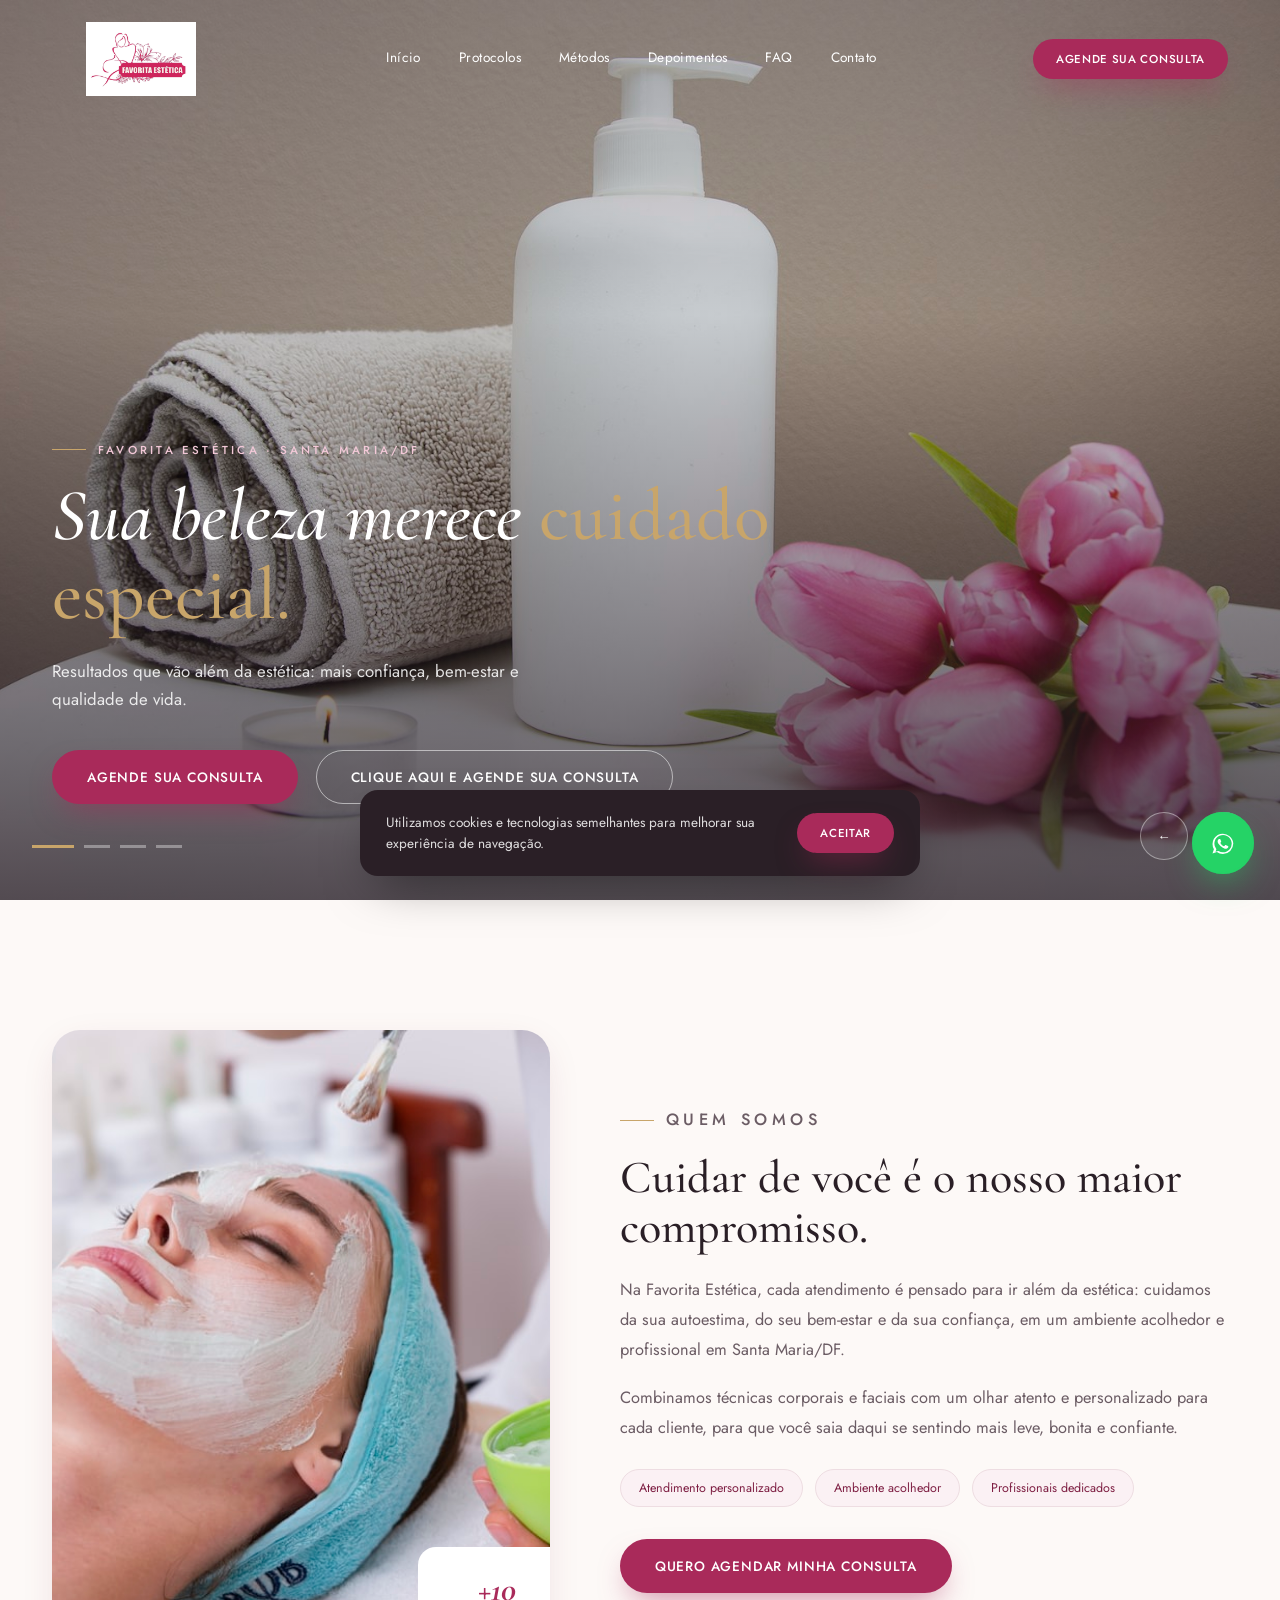
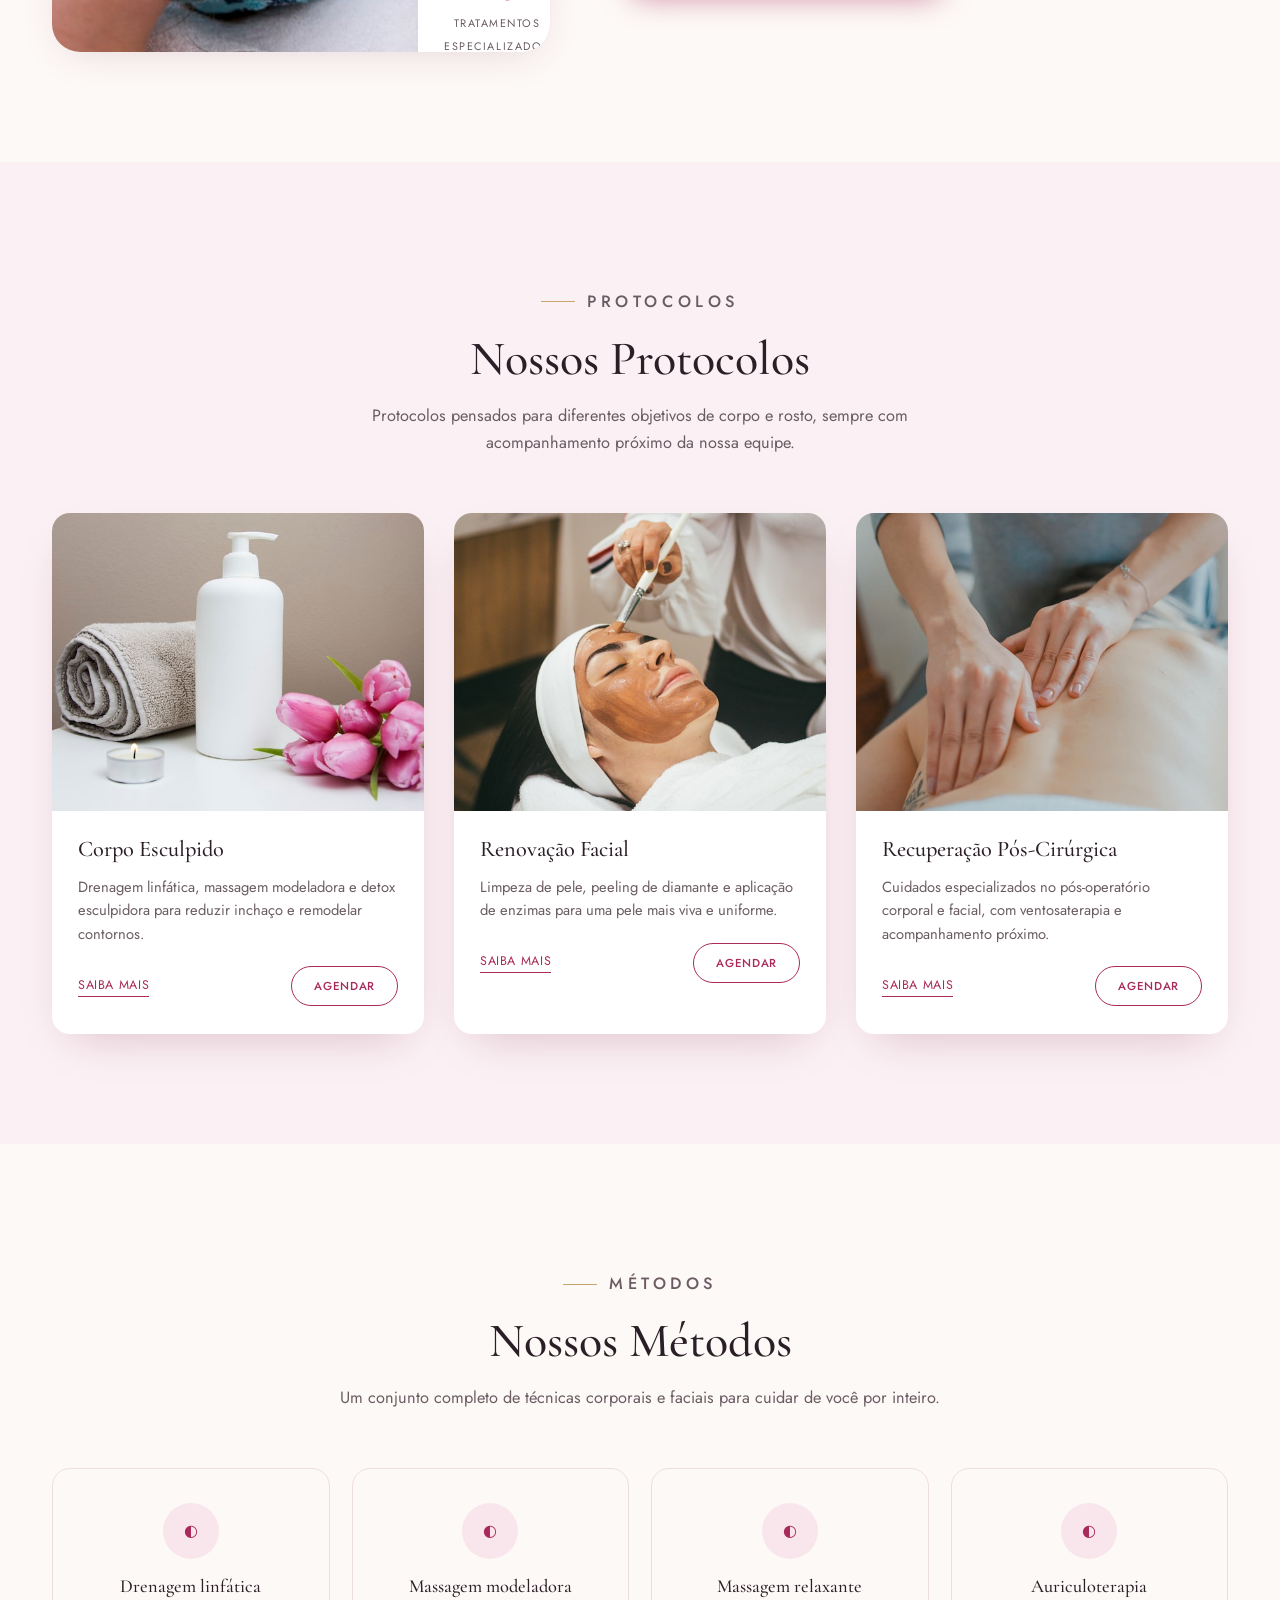
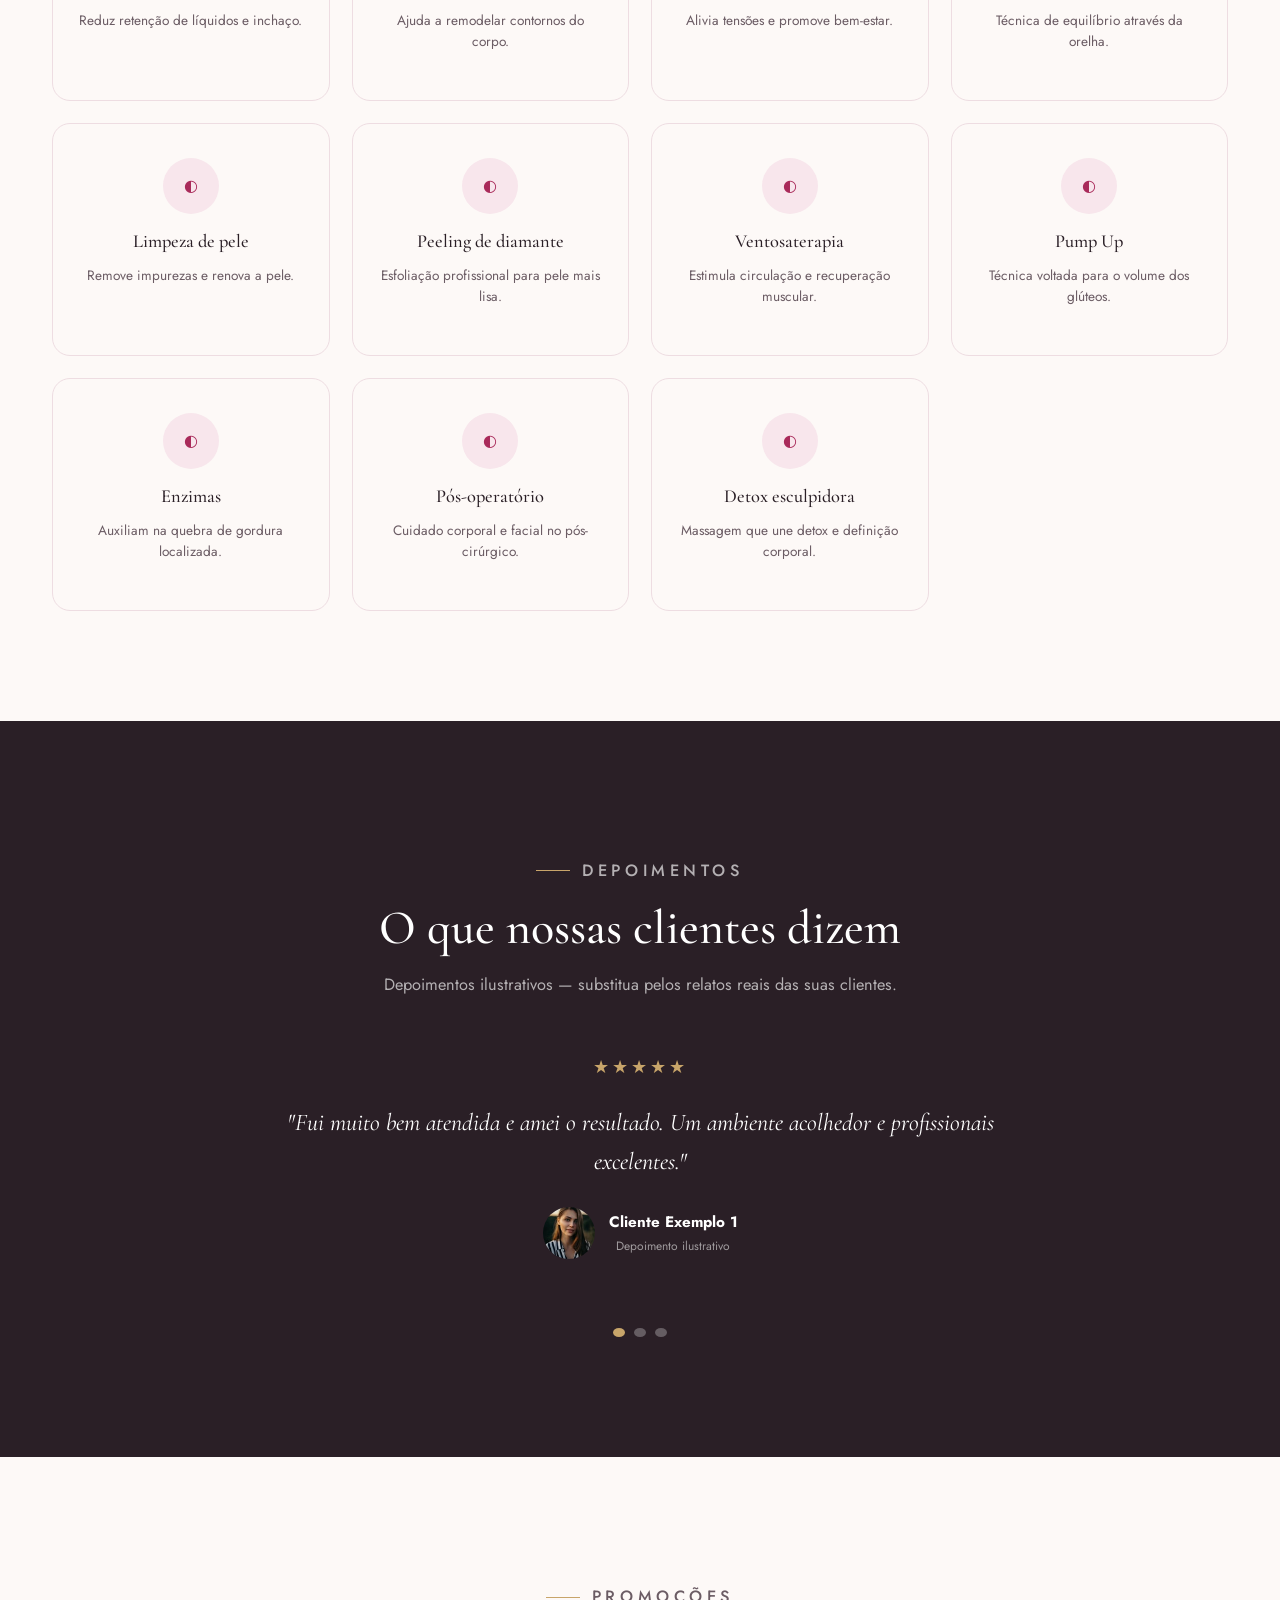
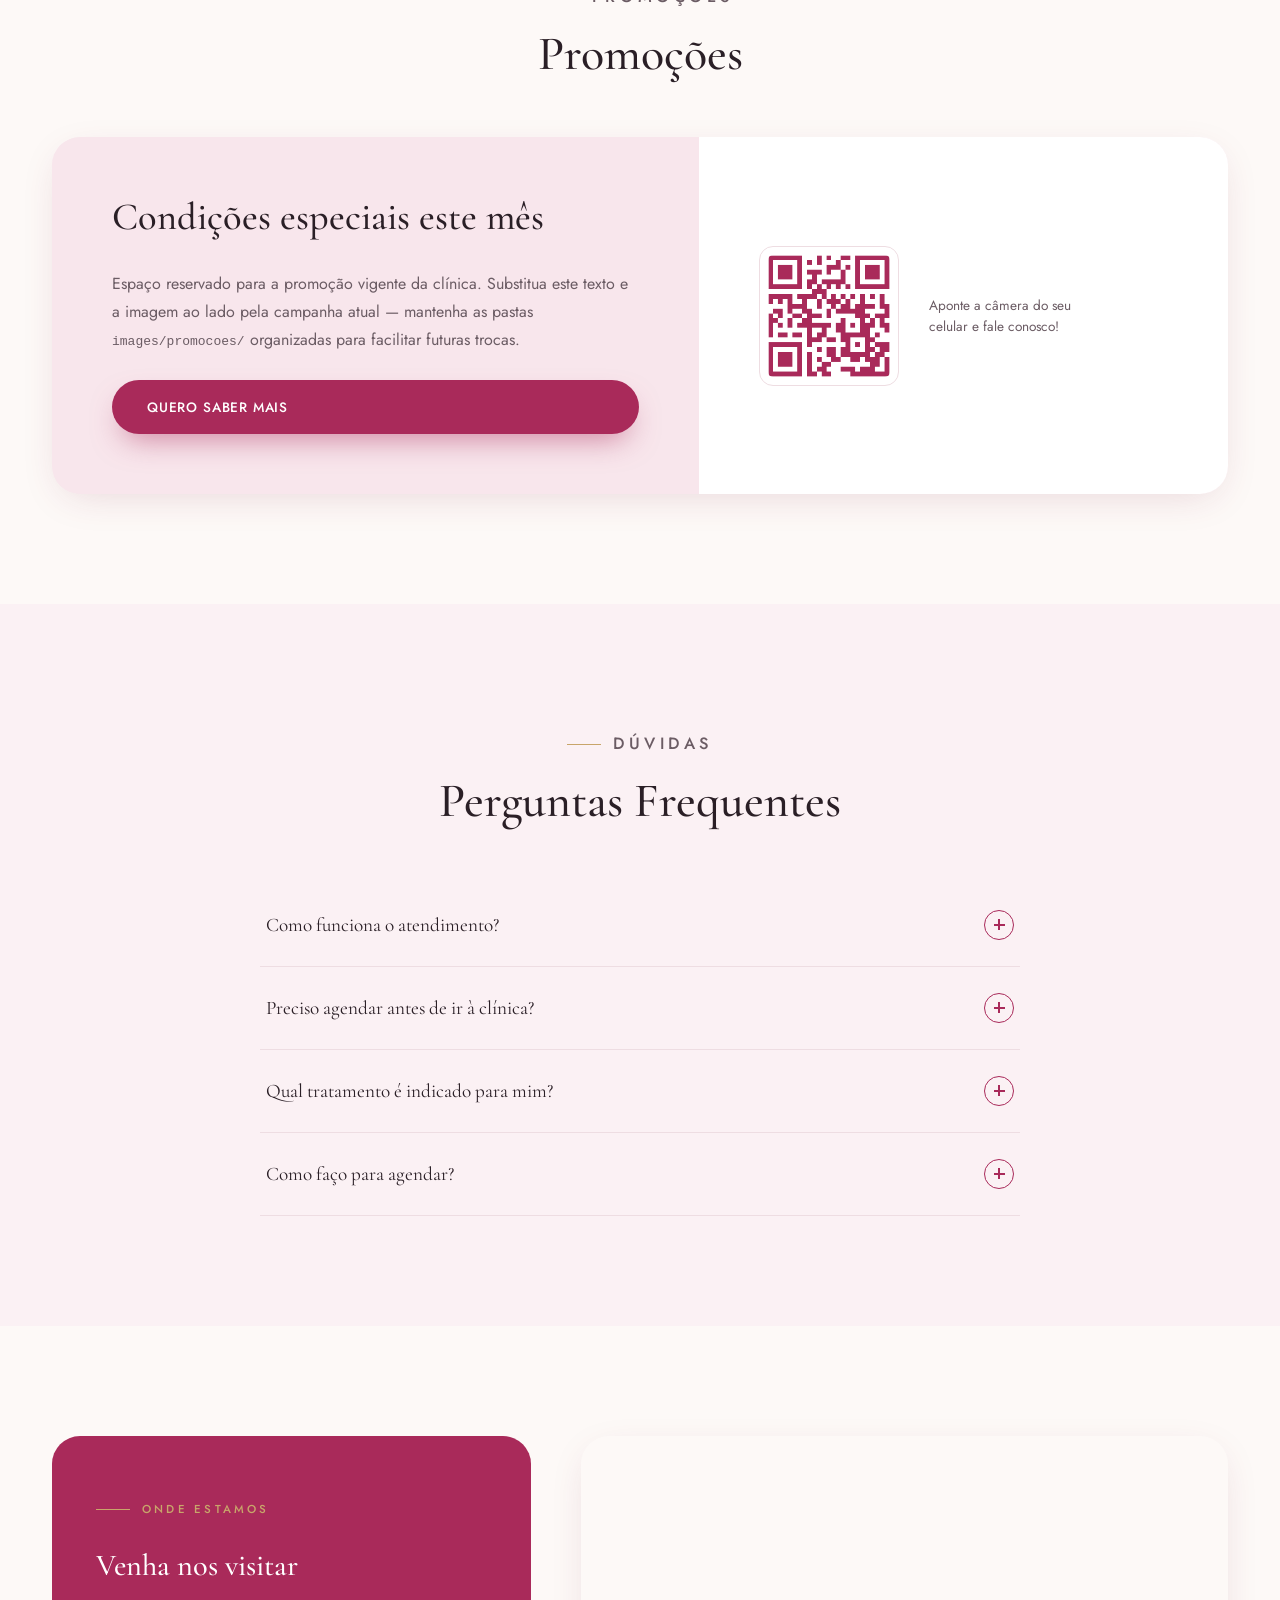
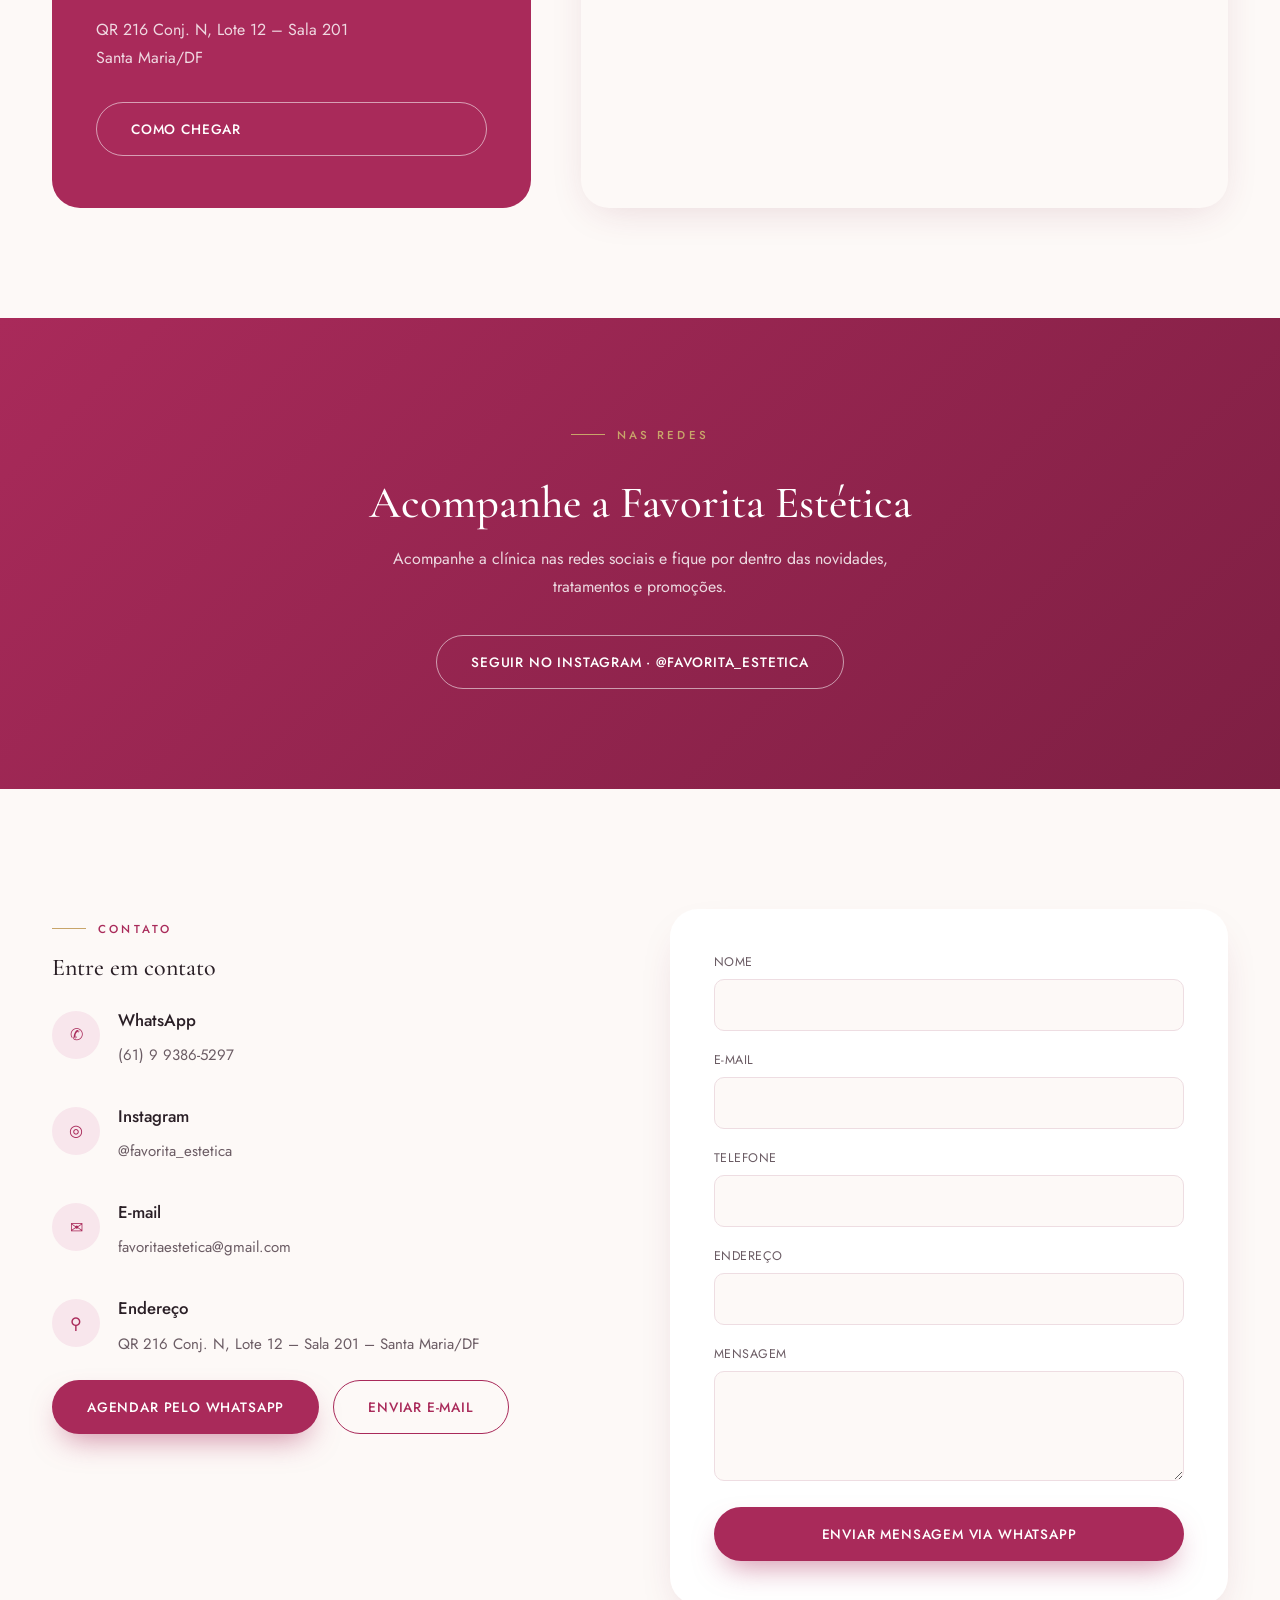
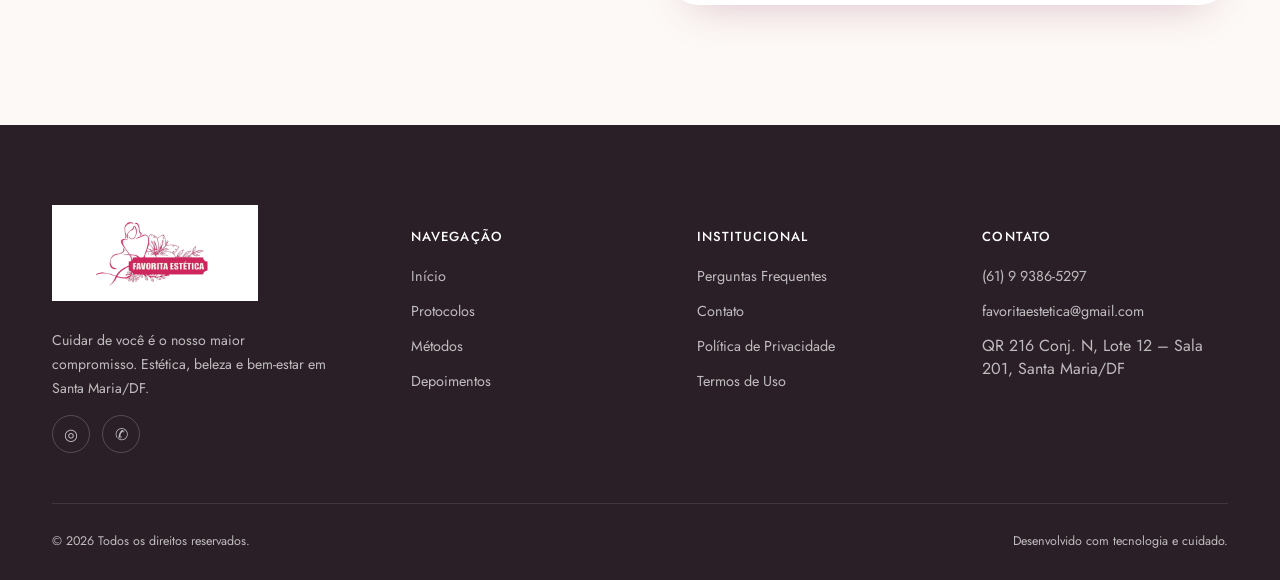
==== index.html @ efbe407c "Corrige caminho da logo PNG" ====
<!DOCTYPE html>
<html lang="pt-BR">
<head>
<meta charset="UTF-8">
<meta name="viewport" content="width=device-width, initial-scale=1.0">
<title>Favorita Estética | Estética, Beleza e Bem-Estar em Santa Maria/DF</title>
<meta name="description" content="Favorita Estética — estética, beleza, bem-estar e tratamentos corporais e faciais em Santa Maria/DF. Agende sua consulta pelo WhatsApp.">

<!-- Open Graph -->
<meta property="og:title" content="Favorita Estética | Estética, Beleza e Bem-Estar">
<meta property="og:description" content="Resultados que vão além da estética: mais confiança, bem-estar e qualidade de vida.">
<meta property="og:type" content="website">
<meta property="og:locale" content="pt_BR">
<meta property="og:image" content="images/local/apresentacao.jpg">

<link rel="icon" href="favicon.ico">
<link rel="stylesheet" href="css/style.css">
<link rel="stylesheet" href="css/responsive.css">
</head>
<body>

<!-- ===================== HEADER ===================== -->
<header class="header">
  <div class="container">
    <a href="#inicio" class="logo" aria-label="Favorita Estética">
      <img src="logo/logo_favorita1.png" alt="Favorita Estética">
    </a>

    <nav class="nav-desktop" aria-label="Navegação principal">
      <a href="#inicio">Início</a>
      <a href="#protocolos">Protocolos</a>
      <a href="#metodos">Métodos</a>
      <a href="#depoimentos">Depoimentos</a>
      <a href="#faq">FAQ</a>
      <a href="#contato">Contato</a>
    </nav>

    <div class="nav-cta">
      <a class="btn btn-primary btn-sm" href="https://wa.me/5561993865297?text=Ol%C3%A1!%20Vim%20pelo%20site%20da%20Favorita%20Est%C3%A9tica%20e%20gostaria%20de%20agendar%20minha%20consulta." target="_blank" rel="noopener noreferrer">Agende sua consulta</a>
      <button class="hamburger" aria-label="Abrir menu" aria-expanded="false">
        <span></span><span></span><span></span>
      </button>
    </div>
  </div>
</header>

<!-- Menu mobile -->
<nav class="mobile-menu" aria-label="Navegação móvel">
  <a href="#inicio">Início</a>
  <a href="#protocolos">Protocolos</a>
  <a href="#metodos">Métodos</a>
  <a href="#depoimentos">Depoimentos</a>
  <a href="#faq">FAQ</a>
  <a href="#contato">Contato</a>
  <a class="btn btn-primary" href="https://wa.me/5561993865297?text=Ol%C3%A1!%20Vim%20pelo%20site%20da%20Favorita%20Est%C3%A9tica%20e%20gostaria%20de%20agendar%20minha%20consulta." target="_blank" rel="noopener noreferrer">Agende sua consulta</a>
</nav>

<!-- ===================== HERO ===================== -->
<section class="hero" id="inicio">
  <div class="hero-slide active" style="background-image:url('images/local/hero-01.jpg')"></div>
  <div class="hero-slide" style="background-image:url('images/local/hero-02.jpg')"></div>
  <div class="hero-slide" style="background-image:url('images/local/hero-03.jpg')"></div>
  <div class="hero-slide" style="background-image:url('images/local/hero-04.jpg')"></div>

  <div class="container hero-content">
    <p class="eyebrow">Favorita Estética · Santa Maria/DF</p>
    <h1>Sua beleza merece <em>cuidado especial.</em></h1>
    <p class="sub">Resultados que vão além da estética: mais confiança, bem-estar e qualidade de vida.</p>
    <div class="hero-actions">
      <a class="btn btn-primary" href="https://wa.me/5561993865297?text=Ol%C3%A1!%20Vim%20pelo%20site%20da%20Favorita%20Est%C3%A9tica%20e%20gostaria%20de%20agendar%20minha%20consulta." target="_blank" rel="noopener noreferrer">Agende sua consulta</a>
      <a class="btn btn-outline" href="https://wa.me/5561993865297?text=Ol%C3%A1!%20Vim%20pelo%20site%20da%20Favorita%20Est%C3%A9tica%20e%20gostaria%20de%20agendar%20minha%20consulta." target="_blank" rel="noopener noreferrer">Clique aqui e agende sua consulta</a>
    </div>
  </div>

  <div class="hero-nav">
    <button class="hero-prev" aria-label="Slide anterior">&#8592;</button>
    <button class="hero-next" aria-label="Próximo slide">&#8594;</button>
  </div>
  <div class="hero-dots" aria-label="Selecionar slide"></div>
</section>

<!-- ===================== APRESENTAÇÃO ===================== -->
<section class="apresentacao" id="sobre">
  <div class="container grid reveal">
    <div class="apresentacao-img">
      <img src="images/local/apresentacao.jpg" alt="Ambiente acolhedor da clínica Favorita Estética">
      <div class="apresentacao-badge">
        <strong>+10</strong>
        <span>Tratamentos<br>especializados</span>
      </div>
    </div>
    <div class="apresentacao-text">
      <p class="eyebrow">Quem somos</p>
      <h2>Cuidar de você é o nosso maior compromisso.</h2>
      <p>Na Favorita Estética, cada atendimento é pensado para ir além da estética: cuidamos da sua autoestima, do seu bem-estar e da sua confiança, em um ambiente acolhedor e profissional em Santa Maria/DF.</p>
      <p>Combinamos técnicas corporais e faciais com um olhar atento e personalizado para cada cliente, para que você saia daqui se sentindo mais leve, bonita e confiante.</p>
      <div class="apresentacao-pills">
        <span>Atendimento personalizado</span>
        <span>Ambiente acolhedor</span>
        <span>Profissionais dedicados</span>
      </div>
      <a class="btn btn-primary" href="https://wa.me/5561993865297?text=Ol%C3%A1!%20Gostaria%20de%20saber%20mais%20sobre%20os%20tratamentos%20da%20Favorita%20Est%C3%A9tica%20e%20gostaria%20de%20agendar%20uma%20consulta." target="_blank" rel="noopener noreferrer">Quero agendar minha consulta</a>
    </div>
  </div>
</section>

<!-- ===================== PROTOCOLOS ===================== -->
<section class="protocolos" id="protocolos">
  <div class="container">
    <div class="section-head reveal">
      <p class="eyebrow">Protocolos</p>
      <h2>Nossos Protocolos</h2>
      <p>Protocolos pensados para diferentes objetivos de corpo e rosto, sempre com acompanhamento próximo da nossa equipe.</p>
    </div>

    <div class="cards-grid">
      <article class="card reveal">
        <div class="card-img"><img src="images/local/protocolo-corpo.jpg" alt="Protocolo de drenagem linfática e massagem modeladora"></div>
        <div class="card-body">
          <h3>Corpo Esculpido</h3>
          <p>Drenagem linfática, massagem modeladora e detox esculpidora para reduzir inchaço e remodelar contornos.</p>
          <div class="card-actions">
            <a class="link-underline" href="#metodos">Saiba mais</a>
            <a class="btn btn-ghost btn-sm" href="https://wa.me/5561993865297?text=Ol%C3%A1!%20Vim%20pelo%20site%20da%20Favorita%20Est%C3%A9tica%20e%20gostaria%20de%20agendar%20minha%20consulta." target="_blank" rel="noopener noreferrer">Agendar</a>
          </div>
        </div>
      </article>

      <article class="card reveal">
        <div class="card-img"><img src="images/local/protocolo-facial.jpg" alt="Protocolo facial com limpeza de pele e peeling de diamante"></div>
        <div class="card-body">
          <h3>Renovação Facial</h3>
          <p>Limpeza de pele, peeling de diamante e aplicação de enzimas para uma pele mais viva e uniforme.</p>
          <div class="card-actions">
            <a class="link-underline" href="#metodos">Saiba mais</a>
            <a class="btn btn-ghost btn-sm" href="https://wa.me/5561993865297?text=Ol%C3%A1!%20Vim%20pelo%20site%20da%20Favorita%20Est%C3%A9tica%20e%20gostaria%20de%20agendar%20minha%20consulta." target="_blank" rel="noopener noreferrer">Agendar</a>
          </div>
        </div>
      </article>

      <article class="card reveal">
        <div class="card-img"><img src="images/local/protocolo-pos-operatorio.jpg" alt="Protocolo de pós-operatório e ventosaterapia"></div>
        <div class="card-body">
          <h3>Recuperação Pós-Cirúrgica</h3>
          <p>Cuidados especializados no pós-operatório corporal e facial, com ventosaterapia e acompanhamento próximo.</p>
          <div class="card-actions">
            <a class="link-underline" href="#metodos">Saiba mais</a>
            <a class="btn btn-ghost btn-sm" href="https://wa.me/5561993865297?text=Ol%C3%A1!%20Vim%20pelo%20site%20da%20Favorita%20Est%C3%A9tica%20e%20gostaria%20de%20agendar%20minha%20consulta." target="_blank" rel="noopener noreferrer">Agendar</a>
          </div>
        </div>
      </article>
    </div>
  </div>
</section>

<!-- ===================== MÉTODOS ===================== -->
<section class="metodos" id="metodos">
  <div class="container">
    <div class="section-head reveal">
      <p class="eyebrow">Métodos</p>
      <h2>Nossos Métodos</h2>
      <p>Um conjunto completo de técnicas corporais e faciais para cuidar de você por inteiro.</p>
    </div>

    <div class="metodos-grid">
      <div class="metodo-item reveal">
        <div class="metodo-icon">◐</div>
        <h4>Drenagem linfática</h4>
        <p>Reduz retenção de líquidos e inchaço.</p>
      </div>
      <div class="metodo-item reveal">
        <div class="metodo-icon">◐</div>
        <h4>Massagem modeladora</h4>
        <p>Ajuda a remodelar contornos do corpo.</p>
      </div>
      <div class="metodo-item reveal">
        <div class="metodo-icon">◐</div>
        <h4>Massagem relaxante</h4>
        <p>Alivia tensões e promove bem-estar.</p>
      </div>
      <div class="metodo-item reveal">
        <div class="metodo-icon">◐</div>
        <h4>Auriculoterapia</h4>
        <p>Técnica de equilíbrio através da orelha.</p>
      </div>
      <div class="metodo-item reveal">
        <div class="metodo-icon">◐</div>
        <h4>Limpeza de pele</h4>
        <p>Remove impurezas e renova a pele.</p>
      </div>
      <div class="metodo-item reveal">
        <div class="metodo-icon">◐</div>
        <h4>Peeling de diamante</h4>
        <p>Esfoliação profissional para pele mais lisa.</p>
      </div>
      <div class="metodo-item reveal">
        <div class="metodo-icon">◐</div>
        <h4>Ventosaterapia</h4>
        <p>Estimula circulação e recuperação muscular.</p>
      </div>
      <div class="metodo-item reveal">
        <div class="metodo-icon">◐</div>
        <h4>Pump Up</h4>
        <p>Técnica voltada para o volume dos glúteos.</p>
      </div>
      <div class="metodo-item reveal">
        <div class="metodo-icon">◐</div>
        <h4>Enzimas</h4>
        <p>Auxiliam na quebra de gordura localizada.</p>
      </div>
      <div class="metodo-item reveal">
        <div class="metodo-icon">◐</div>
        <h4>Pós-operatório</h4>
        <p>Cuidado corporal e facial no pós-cirúrgico.</p>
      </div>
      <div class="metodo-item reveal">
        <div class="metodo-icon">◐</div>
        <h4>Detox esculpidora</h4>
        <p>Massagem que une detox e definição corporal.</p>
      </div>
    </div>
  </div>
</section>

<!-- ===================== DEPOIMENTOS ===================== -->
<section class="depoimentos" id="depoimentos">
  <div class="container">
    <div class="section-head reveal">
      <p class="eyebrow">Depoimentos</p>
      <h2>O que nossas clientes dizem</h2>
      <p>Depoimentos ilustrativos — substitua pelos relatos reais das suas clientes.</p>
    </div>

    <div class="depo-track">
      <div class="depo-slide">
        <div class="stars">★★★★★</div>
        <p class="quote">"Fui muito bem atendida e amei o resultado. Um ambiente acolhedor e profissionais excelentes."</p>
        <div class="depo-author">
          <img src="images/local/cliente-01.jpg" alt="Cliente da Favorita Estética (depoimento ilustrativo)">
          <div><strong>Cliente Exemplo 1</strong><span>Depoimento ilustrativo</span></div>
        </div>
      </div>
      <div class="depo-slide">
        <div class="stars">★★★★★</div>
        <p class="quote">"Me senti acolhida desde o primeiro atendimento. Recomendo de olhos fechados."</p>
        <div class="depo-author">
          <img src="images/local/cliente-02.jpg" alt="Cliente da Favorita Estética (depoimento ilustrativo)">
          <div><strong>Cliente Exemplo 2</strong><span>Depoimento ilustrativo</span></div>
        </div>
      </div>
      <div class="depo-slide">
        <div class="stars">★★★★★</div>
        <p class="quote">"Profissionais muito atenciosas e um espaço lindo. Já virei cliente fixa."</p>
        <div class="depo-author">
          <img src="images/local/cliente-03.jpg" alt="Cliente da Favorita Estética (depoimento ilustrativo)">
          <div><strong>Cliente Exemplo 3</strong><span>Depoimento ilustrativo</span></div>
        </div>
      </div>
    </div>
    <div class="depo-dots" aria-label="Selecionar depoimento"></div>
  </div>
</section>

<!-- ===================== PROMOÇÕES ===================== -->
<section class="promocoes" id="promocoes">
  <div class="container reveal">
    <div class="section-head">
      <p class="eyebrow">Promoções</p>
      <h2>Promoções</h2>
    </div>
    <div class="promo-card">
      <div class="promo-info">
        <h3>Condições especiais este mês</h3>
        <p>Espaço reservado para a promoção vigente da clínica. Substitua este texto e a imagem ao lado pela campanha atual — mantenha as pastas <code>images/promocoes/</code> organizadas para facilitar futuras trocas.</p>
        <a class="btn btn-primary" href="https://wa.me/5561993865297?text=Ol%C3%A1!%20Vi%20a%20promo%C3%A7%C3%A3o%20da%20Favorita%20Est%C3%A9tica%20no%20site%20e%20gostaria%20de%20saber%20mais." target="_blank" rel="noopener noreferrer">Quero saber mais</a>
      </div>
      <div class="promo-qr">
        <img src="images/local/qr-whatsapp.png" alt="QR Code para contato via WhatsApp com a Favorita Estética">
        <span>Aponte a câmera do seu celular e fale conosco!</span>
      </div>
    </div>
  </div>
</section>

<!-- ===================== FAQ ===================== -->
<section class="faq" id="faq">
  <div class="container">
    <div class="section-head reveal">
      <p class="eyebrow">Dúvidas</p>
      <h2>Perguntas Frequentes</h2>
    </div>

    <div class="faq-list reveal">
      <div class="faq-item">
        <button class="faq-q" aria-expanded="false">Como funciona o atendimento?<span class="plus"></span></button>
        <div class="faq-a"><p>O atendimento é feito de forma personalizada: conversamos sobre seu objetivo, avaliamos o que faz mais sentido para você e montamos o protocolo mais indicado antes de iniciar os procedimentos.</p></div>
      </div>
      <div class="faq-item">
        <button class="faq-q" aria-expanded="false">Preciso agendar antes de ir à clínica?<span class="plus"></span></button>
        <div class="faq-a"><p>Sim. Para garantir um atendimento tranquilo e sem espera, pedimos que o agendamento seja feito previamente pelo WhatsApp.</p></div>
      </div>
      <div class="faq-item">
        <button class="faq-q" aria-expanded="false">Qual tratamento é indicado para mim?<span class="plus"></span></button>
        <div class="faq-a"><p>Isso depende do seu objetivo (corporal, facial, relaxamento ou pós-operatório). Na consulta inicial, nossa equipe indica o protocolo mais adequado para o seu caso.</p></div>
      </div>
      <div class="faq-item">
        <button class="faq-q" aria-expanded="false">Como faço para agendar?<span class="plus"></span></button>
        <div class="faq-a"><p>Basta clicar em qualquer botão "Agende sua consulta" do site ou chamar diretamente no nosso WhatsApp (61) 9 9386-5297.</p></div>
      </div>
    </div>
  </div>
</section>

<!-- ===================== LOCALIZAÇÃO ===================== -->
<section class="localizacao" id="localizacao">
  <div class="container local-grid reveal">
    <div class="local-info">
      <p class="eyebrow">Onde estamos</p>
      <h3>Venha nos visitar</h3>
      <p>QR 216 Conj. N, Lote 12 – Sala 201<br>Santa Maria/DF</p>
      <a class="btn btn-outline" href="https://www.google.com/maps/search/?api=1&query=QR+216+Conj.+N+Lote+12+Sala+201+Santa+Maria+DF" target="_blank" rel="noopener noreferrer">Como chegar</a>
    </div>
    <div class="local-map">
      <iframe
        title="Mapa de localização da Favorita Estética"
        src="https://www.google.com/maps?q=QR+216+Conj.+N+Lote+12+Sala+201+Santa+Maria+DF&output=embed"
        loading="lazy"
        referrerpolicy="no-referrer-when-downgrade"
        allowfullscreen>
      </iframe>
    </div>
  </div>
</section>

<!-- ===================== REDES SOCIAIS ===================== -->
<section class="redes">
  <div class="container reveal">
    <p class="eyebrow">Nas redes</p>
    <h2>Acompanhe a Favorita Estética</h2>
    <p>Acompanhe a clínica nas redes sociais e fique por dentro das novidades, tratamentos e promoções.</p>
    <a class="btn btn-outline" href="https://www.instagram.com/favorita_estetica" target="_blank" rel="noopener noreferrer">
      Seguir no Instagram · @favorita_estetica
    </a>
  </div>
</section>

<!-- ===================== CONTATO ===================== -->
<section class="contato" id="contato">
  <div class="container contato-grid">
    <div class="reveal">
      <p class="eyebrow">Contato</p>
      <h2 style="margin-bottom:30px;">Entre em contato</h2>
      <div class="contato-lista">
        <div class="contato-item">
          <div class="contato-icon">✆</div>
          <div><h4>WhatsApp</h4><p>(61) 9 9386-5297</p></div>
        </div>
        <div class="contato-item">
          <div class="contato-icon">◎</div>
          <div><h4>Instagram</h4><p>@favorita_estetica</p></div>
        </div>
        <div class="contato-item">
          <div class="contato-icon">✉</div>
          <div><h4>E-mail</h4><p>favoritaestetica@gmail.com</p></div>
        </div>
        <div class="contato-item">
          <div class="contato-icon">⚲</div>
          <div><h4>Endereço</h4><p>QR 216 Conj. N, Lote 12 – Sala 201 – Santa Maria/DF</p></div>
        </div>
      </div>
      <div class="contato-botoes">
        <a class="btn btn-primary" href="https://wa.me/5561993865297?text=Ol%C3%A1!%20Vim%20pelo%20site%20da%20Favorita%20Est%C3%A9tica%20e%20gostaria%20de%20agendar%20minha%20consulta." target="_blank" rel="noopener noreferrer">Agendar pelo WhatsApp</a>
        <a class="btn btn-ghost" href="mailto:favoritaestetica@gmail.com">Enviar e-mail</a>
      </div>
    </div>

    <div class="reveal">
      <div class="form-card">
        <form id="form-contato">
          <div class="field"><label for="nome">Nome</label><input type="text" id="nome" name="nome" required></div>
          <div class="field"><label for="email">E-mail</label><input type="email" id="email" name="email" required></div>
          <div class="field"><label for="telefone">Telefone</label><input type="tel" id="telefone" name="telefone" required></div>
          <div class="field"><label for="endereco">Endereço</label><input type="text" id="endereco" name="endereco" required></div>
          <div class="field"><label for="mensagem">Mensagem</label><textarea id="mensagem" name="mensagem" required></textarea></div>
          <button type="submit" class="btn btn-primary" style="width:100%;justify-content:center;">Enviar mensagem via WhatsApp</button>
          <p class="form-msg"></p>
        </form>
      </div>
    </div>
  </div>
</section>

<!-- ===================== FOOTER ===================== -->
<footer class="footer">
  <div class="container">
    <div class="footer-grid">
      <div class="footer-brand">
        <a href="#inicio" class="logo" aria-label="Favorita Estética">
          <img src="logo/logo_favorita1.png" alt="Favorita Estética">
        </a>
        <p>Cuidar de você é o nosso maior compromisso. Estética, beleza e bem-estar em Santa Maria/DF.</p>
        <div class="footer-social">
          <a href="https://www.instagram.com/favorita_estetica" target="_blank" rel="noopener noreferrer" aria-label="Instagram">◎</a>
          <a href="https://wa.me/5561993865297" target="_blank" rel="noopener noreferrer" aria-label="WhatsApp">✆</a>
        </div>
      </div>
      <div>
        <h5>Navegação</h5>
        <ul>
          <li><a href="#inicio">Início</a></li>
          <li><a href="#protocolos">Protocolos</a></li>
          <li><a href="#metodos">Métodos</a></li>
          <li><a href="#depoimentos">Depoimentos</a></li>
        </ul>
      </div>
      <div>
        <h5>Institucional</h5>
        <ul>
          <li><a href="#faq">Perguntas Frequentes</a></li>
          <li><a href="#contato">Contato</a></li>
          <li><a href="politica-de-privacidade.html">Política de Privacidade</a></li>
          <li><a href="termos-de-uso.html">Termos de Uso</a></li>
        </ul>
      </div>
      <div>
        <h5>Contato</h5>
        <ul>
          <li><a href="https://wa.me/5561993865297" target="_blank" rel="noopener noreferrer">(61) 9 9386-5297</a></li>
          <li><a href="mailto:favoritaestetica@gmail.com">favoritaestetica@gmail.com</a></li>
          <li>QR 216 Conj. N, Lote 12 – Sala 201, Santa Maria/DF</li>
        </ul>
      </div>
    </div>
    <div class="footer-bottom">
      <span>© 2026 Todos os direitos reservados.</span>
      <span>Desenvolvido com tecnologia e cuidado.</span>
    </div>
  </div>
</footer>

<!-- ===================== WHATSAPP FLUTUANTE ===================== -->
<a class="whatsapp-float" href="https://wa.me/5561993865297?text=Ol%C3%A1!%20Vim%20pelo%20site%20da%20Favorita%20Est%C3%A9tica%20e%20gostaria%20de%20agendar%20minha%20consulta." target="_blank" rel="noopener noreferrer" aria-label="Falar no WhatsApp">
  <svg width="28" height="28" viewBox="0 0 24 24" fill="none" xmlns="http://www.w3.org/2000/svg" aria-hidden="true">
    <path d="M17.6 6.32A8.86 8.86 0 0 0 11.9 4a8.9 8.9 0 0 0-7.7 13.34L3 21l3.77-1.2a8.9 8.9 0 0 0 5.13 1.62h.01A8.9 8.9 0 0 0 20.8 12.5a8.84 8.84 0 0 0-3.2-6.18Zm-5.7 13.63h-.01a7.4 7.4 0 0 1-3.77-1.03l-.27-.16-2.24.72.71-2.18-.18-.28a7.4 7.4 0 1 1 5.76 2.93Zm4.06-5.54c-.22-.11-1.3-.64-1.5-.72s-.35-.11-.5.11-.58.72-.71.87-.26.17-.48.06a6.05 6.05 0 0 1-1.78-1.1 6.66 6.66 0 0 1-1.23-1.53c-.13-.22 0-.34.1-.45s.22-.26.33-.39.15-.22.22-.37.04-.28-.02-.39-.5-1.2-.68-1.64-.36-.38-.5-.39h-.43a.83.83 0 0 0-.6.28 2.53 2.53 0 0 0-.79 1.88 4.4 4.4 0 0 0 .92 2.33 10.06 10.06 0 0 0 3.85 3.41c.54.23.96.37 1.29.47a3.1 3.1 0 0 0 1.42.09 2.33 2.33 0 0 0 1.53-1.08 1.9 1.9 0 0 0 .13-1.08c-.06-.1-.2-.16-.42-.27Z" fill="#fff"/>
  </svg>
</a>

<!-- ===================== BANNER DE COOKIES ===================== -->
<div class="cookie-banner">
  <p>Utilizamos cookies e tecnologias semelhantes para melhorar sua experiência de navegação.</p>
  <button class="btn btn-primary btn-sm cookie-accept">Aceitar</button>
</div>

<script src="js/script.js"></script>
</body>
</html>
---- css/style.css ----
/* =========================================================
   FAVORITA ESTÉTICA — Design System
   Paleta: rosa profundo / blush / dourado discreto / creme
========================================================= */

@import url('https://fonts.googleapis.com/css2?family=Cormorant+Garamond:ital,wght@0,400;0,500;0,600;1,400;1,500&family=Jost:wght@300;400;500;600&display=swap');

:root{
  --rosa-profundo:#a92a5a;
  --rosa-profundo-escuro:#7e1f43;
  --blush:#f8e6ec;
  --blush-suave:#fbf1f4;
  --dourado:#c8a56a;
  --creme:#fdf9f7;
  --branco:#ffffff;
  --carvao:#2a1f26;
  --carvao-suave:#6b5c64;
  --linha:#eeddE2;

  --fonte-display:'Cormorant Garamond', serif;
  --fonte-corpo:'Jost', sans-serif;

  --radius-lg:28px;
  --radius-md:18px;
  --radius-sm:10px;

  --sombra-suave:0 10px 40px -12px rgba(122,31,67,.18);
  --sombra-card:0 18px 45px -20px rgba(122,31,67,.28);

  --easing:cubic-bezier(.22,1,.36,1);
}

*,*::before,*::after{ box-sizing:border-box; }
html{ scroll-behavior:smooth; }
body{
  margin:0;
  font-family:var(--fonte-corpo);
  color:var(--carvao);
  background:var(--creme);
  overflow-x:hidden;
  -webkit-font-smoothing:antialiased;
}
img{ max-width:100%; display:block; }
a{ color:inherit; text-decoration:none; }
ul{ list-style:none; margin:0; padding:0; }
button{ font-family:inherit; cursor:pointer; }
section{ position:relative; }

.container{
  width:100%;
  max-width:1240px;
  margin:0 auto;
  padding:0 32px;
}

.eyebrow{
  display:inline-flex;
  align-items:center;
  gap:12px;
  font-family:var(--fonte-corpo);
  font-size:.72rem;
  letter-spacing:.28em;
  text-transform:uppercase;
  color:var(--rosa-profundo);
  font-weight:500;
  margin-bottom:18px;
}
.eyebrow::before{
  content:'';
  width:34px;
  height:1px;
  background:var(--dourado);
}

h1,h2,h3,h4{
  font-family:var(--fonte-display);
  font-weight:500;
  color:var(--carvao);
  margin:0;
  line-height:1.08;
}

.section-head{
  max-width:640px;
  margin:0 auto 56px;
  text-align:center;
}
.section-head h2{
  font-size:clamp(2.1rem,4vw,3rem);
}
.section-head p{
  margin-top:16px;
  color:var(--carvao-suave);
  font-size:1.02rem;
  line-height:1.7;
}

.btn{
  display:inline-flex;
  align-items:center;
  gap:10px;
  padding:16px 34px;
  border-radius:999px;
  font-size:.85rem;
  letter-spacing:.06em;
  text-transform:uppercase;
  font-weight:500;
  border:1px solid transparent;
  transition:transform .4s var(--easing), box-shadow .4s var(--easing), background .3s ease, color .3s ease;
}
.btn-primary{
  background:var(--rosa-profundo);
  color:#fff;
  box-shadow:0 14px 30px -10px rgba(169,42,90,.55);
}
.btn-primary:hover{
  transform:translateY(-3px);
  box-shadow:0 20px 38px -10px rgba(169,42,90,.6);
  background:var(--rosa-profundo-escuro);
}
.btn-outline{
  background:transparent;
  color:var(--branco);
  border-color:rgba(255,255,255,.55);
}
.btn-outline:hover{
  background:rgba(255,255,255,.14);
  transform:translateY(-3px);
}
.btn-ghost{
  background:transparent;
  color:var(--rosa-profundo);
  border-color:var(--rosa-profundo);
}
.btn-ghost:hover{
  background:var(--rosa-profundo);
  color:#fff;
  transform:translateY(-3px);
}
.btn-sm{ padding:11px 22px; font-size:.72rem; }

/* ============== HEADER ============== */
.header{
  position:fixed;
  top:0; left:0; right:0;
  z-index:900;
  padding:22px 0;
  transition:background .45s var(--easing), padding .45s var(--easing), box-shadow .45s var(--easing);
}
.header .container{
  display:flex;
  align-items:center;
  justify-content:space-between;
}
.header.scrolled{
  background:rgba(253,249,247,.92);
  backdrop-filter:blur(14px);
  padding:12px 0;
  box-shadow:0 8px 30px -18px rgba(122,31,67,.3);
}
.logo{
  display:inline-flex;
  align-items:center;
  color:#fff;
  transition:color .4s ease;
}
.logo img{ width:178px; height:74px; object-fit:contain; display:block; }
.header.scrolled .logo{ color:var(--rosa-profundo-escuro); }

.nav-desktop{
  display:flex;
  align-items:center;
  gap:38px;
}
.nav-desktop a{
  font-size:.85rem;
  letter-spacing:.03em;
  color:#fff;
  position:relative;
  padding-bottom:4px;
  transition:color .4s ease;
}
.header.scrolled .nav-desktop a{ color:var(--carvao); }
.nav-desktop a::after{
  content:'';
  position:absolute; left:0; bottom:0;
  width:0; height:1px;
  background:var(--dourado);
  transition:width .35s var(--easing);
}
.nav-desktop a:hover::after{ width:100%; }

.nav-cta{ display:flex; align-items:center; gap:22px; }
.hamburger{
  display:none;
  width:44px; height:44px;
  border:none; background:none;
  position:relative;
  z-index:1200;
}
.hamburger span{
  display:block;
  width:26px; height:1.5px;
  background:#fff;
  margin:6px auto;
  transition:all .4s var(--easing);
}
.header.scrolled .hamburger span{ background:var(--carvao); }
.hamburger.active span:nth-child(1){ transform:translateY(7.5px) rotate(45deg); background:var(--carvao); }
.hamburger.active span:nth-child(2){ opacity:0; }
.hamburger.active span:nth-child(3){ transform:translateY(-7.5px) rotate(-45deg); background:var(--carvao); }

.mobile-menu{
  position:fixed;
  inset:0;
  background:var(--creme);
  z-index:1100;
  display:flex;
  flex-direction:column;
  align-items:center;
  justify-content:center;
  gap:34px;
  transform:translateY(-100%);
  transition:transform .55s var(--easing);
}
.mobile-menu.active{ transform:translateY(0); }
.mobile-menu a{
  font-family:var(--fonte-display);
  font-size:1.9rem;
  color:var(--carvao);
}
.mobile-menu .btn{ margin-top:10px; }

/* ============== HERO ============== */
.hero{
  position:relative;
  height:100svh;
  min-height:620px;
  overflow:hidden;
  display:flex;
  align-items:flex-end;
}
.hero-slide{
  position:absolute; inset:0;
  background-size:cover;
  background-position:center;
  opacity:0;
  transform:scale(1.08);
  transition:opacity 1.6s var(--easing), transform 7s linear;
}
.hero-slide.active{ opacity:1; transform:scale(1); z-index:2; }
.hero::after{
  content:'';
  position:absolute; inset:0;
  background:linear-gradient(180deg, rgba(42,31,38,.35) 0%, rgba(42,31,38,.15) 35%, rgba(42,31,38,.78) 100%);
  z-index:3;
}
.hero-content{
  position:relative;
  z-index:4;
  color:#fff;
  padding-bottom:96px;
  width:100%;
}
.hero-content .eyebrow{ color:#f3c9d8; }
.hero-content .eyebrow::before{ background:var(--dourado); }
.hero-content h1{
  font-size:clamp(2.6rem,6vw,4.6rem);
  color:#fff;
  max-width:820px;
  font-style:italic;
  font-weight:500;
}
.hero-content h1 em{
  font-style:normal;
  color:var(--dourado);
}
.hero-content .sub{
  margin:22px 0 36px;
  max-width:480px;
  font-size:1.05rem;
  color:rgba(255,255,255,.86);
  line-height:1.7;
}
.hero-actions{ display:flex; gap:18px; flex-wrap:wrap; }

.hero-nav{
  position:absolute;
  bottom:40px; right:32px;
  z-index:5;
  display:flex;
  gap:12px;
}
.hero-nav button{
  width:48px; height:48px;
  border-radius:50%;
  border:1px solid rgba(255,255,255,.4);
  background:rgba(255,255,255,.08);
  color:#fff;
  display:flex; align-items:center; justify-content:center;
  transition:background .35s ease, transform .35s ease;
}
.hero-nav button:hover{ background:rgba(255,255,255,.22); transform:translateY(-2px); }

.hero-dots{
  position:absolute;
  bottom:52px; left:32px;
  z-index:5;
  display:flex; gap:10px;
}
.hero-dots button{
  width:26px; height:3px;
  background:rgba(255,255,255,.35);
  border:none;
  transition:background .4s ease, width .4s ease;
}
.hero-dots button.active{ background:var(--dourado); width:42px; }

/* ============== APRESENTAÇÃO ============== */
.apresentacao{ padding:130px 0 110px; }
.apresentacao .grid{
  display:grid;
  grid-template-columns:.9fr 1.1fr;
  gap:70px;
  align-items:center;
}
.apresentacao-img{
  position:relative;
  border-radius:var(--radius-lg);
  overflow:hidden;
  aspect-ratio:4/5;
  box-shadow:var(--sombra-suave);
}
.apresentacao-img img{ width:100%; height:100%; object-fit:cover; }
.apresentacao-badge{
  position:absolute;
  bottom:-26px; right:-26px;
  background:var(--branco);
  border-radius:var(--radius-md);
  padding:22px 26px;
  box-shadow:var(--sombra-card);
  text-align:center;
}
.apresentacao-badge strong{
  display:block;
  font-family:var(--fonte-display);
  font-size:2.1rem;
  color:var(--rosa-profundo);
  font-style:italic;
}
.apresentacao-badge span{
  font-size:.68rem;
  letter-spacing:.14em;
  text-transform:uppercase;
  color:var(--carvao-suave);
}
.apresentacao-text h2{ font-size:clamp(2rem,3.6vw,2.9rem); margin-bottom:22px; }
.apresentacao-text p{ color:var(--carvao-suave); line-height:1.85; margin-bottom:18px; font-size:1.02rem; }
.apresentacao-pills{ display:flex; flex-wrap:wrap; gap:12px; margin:26px 0 32px; }
.apresentacao-pills span{
  font-size:.78rem;
  padding:9px 18px;
  border:1px solid var(--linha);
  border-radius:999px;
  color:var(--rosa-profundo-escuro);
  background:var(--blush-suave);
}

/* ============== PROTOCOLOS ============== */
.protocolos{ padding:110px 0; background:var(--blush-suave); }
.cards-grid{
  display:grid;
  grid-template-columns:repeat(3,1fr);
  gap:30px;
}
.card{
  background:var(--branco);
  border-radius:var(--radius-md);
  overflow:hidden;
  box-shadow:var(--sombra-card);
  transition:transform .5s var(--easing), box-shadow .5s var(--easing);
}
.card:hover{ transform:translateY(-10px); box-shadow:0 28px 55px -22px rgba(122,31,67,.4); }
.card-img{ aspect-ratio:5/4; overflow:hidden; }
.card-img img{ width:100%; height:100%; object-fit:cover; transition:transform .8s var(--easing); }
.card:hover .card-img img{ transform:scale(1.08); }
.card-body{ padding:26px 26px 28px; }
.card-body h3{ font-size:1.4rem; margin-bottom:10px; }
.card-body p{ color:var(--carvao-suave); font-size:.92rem; line-height:1.6; margin-bottom:20px; }
.card-actions{ display:flex; align-items:center; justify-content:space-between; gap:10px; flex-wrap:wrap; }
.link-underline{
  font-size:.78rem;
  letter-spacing:.05em;
  text-transform:uppercase;
  color:var(--rosa-profundo);
  border-bottom:1px solid var(--rosa-profundo);
  padding-bottom:2px;
}

/* ============== MÉTODOS ============== */
.metodos{ padding:110px 0; }
.metodos-grid{
  display:grid;
  grid-template-columns:repeat(4,1fr);
  gap:22px;
}
.metodo-item{
  padding:34px 24px;
  border-radius:var(--radius-md);
  border:1px solid var(--linha);
  text-align:center;
  transition:transform .4s var(--easing), box-shadow .4s var(--easing), background .4s ease;
}
.metodo-item:hover{
  transform:translateY(-6px);
  box-shadow:var(--sombra-card);
  background:var(--branco);
  border-color:transparent;
}
.metodo-icon{
  width:56px; height:56px;
  margin:0 auto 18px;
  border-radius:50%;
  background:var(--blush);
  color:var(--rosa-profundo);
  display:flex; align-items:center; justify-content:center;
}
.metodo-item h4{ font-size:1.15rem; margin-bottom:8px; }
.metodo-item p{ font-size:.85rem; color:var(--carvao-suave); line-height:1.55; }

/* ============== DEPOIMENTOS ============== */
.depoimentos{ padding:120px 0; background:var(--carvao); color:#fff; }
.depoimentos .eyebrow{ color:var(--dourado); }
.depoimentos .section-head h2{ color:#fff; }
.depoimentos .section-head p{ color:rgba(255,255,255,.65); }
.depo-track{ position:relative; max-width:760px; margin:0 auto; min-height:230px; }
.depo-slide{
  position:absolute; inset:0;
  opacity:0; transform:translateY(14px);
  transition:opacity .6s ease, transform .6s ease;
  text-align:center;
  pointer-events:none;
}
.depo-slide.active{ opacity:1; transform:translateY(0); pointer-events:auto; }
.stars{ color:var(--dourado); font-size:1.1rem; letter-spacing:3px; margin-bottom:18px; }
.depo-slide p.quote{
  font-family:var(--fonte-display);
  font-style:italic;
  font-size:1.5rem;
  line-height:1.6;
  margin-bottom:26px;
}
.depo-author{ display:flex; align-items:center; justify-content:center; gap:14px; }
.depo-author img{ width:52px; height:52px; border-radius:50%; object-fit:cover; }
.depo-author strong{ display:block; font-size:.95rem; }
.depo-author span{ font-size:.75rem; color:rgba(255,255,255,.55); }
.depo-dots{ display:flex; justify-content:center; gap:9px; margin-top:44px; }
.depo-dots button{ width:9px; height:9px; border-radius:50%; border:none; background:rgba(255,255,255,.28); }
.depo-dots button.active{ background:var(--dourado); }

/* ============== PROMOÇÕES ============== */
.promocoes{ padding:110px 0; }
.promo-card{
  display:grid;
  grid-template-columns:1.1fr .9fr;
  background:var(--blush);
  border-radius:var(--radius-lg);
  overflow:hidden;
  box-shadow:var(--sombra-suave);
}
.promo-info{ padding:60px; display:flex; flex-direction:column; justify-content:center; }
.promo-info h3{ font-size:clamp(1.8rem,3vw,2.4rem); margin-bottom:16px; }
.promo-info p{ color:var(--carvao-suave); line-height:1.75; margin-bottom:26px; }
.promo-qr{ display:flex; align-items:center; gap:30px; padding:60px; background:var(--branco); }
.promo-qr img{ width:140px; height:140px; border-radius:14px; border:1px solid var(--linha); padding:8px; background:#fff; }
.promo-qr span{ font-size:.85rem; color:var(--carvao-suave); max-width:170px; line-height:1.5; }

/* ============== FAQ ============== */
.faq{ padding:110px 0; background:var(--blush-suave); }
.faq-list{ max-width:760px; margin:0 auto; }
.faq-item{
  border-bottom:1px solid var(--linha);
}
.faq-q{
  width:100%;
  display:flex; align-items:center; justify-content:space-between;
  gap:20px;
  padding:26px 6px;
  background:none; border:none;
  text-align:left;
  font-family:var(--fonte-display);
  font-size:1.2rem;
  color:var(--carvao);
}
.faq-q .plus{
  flex:none;
  width:30px; height:30px;
  border-radius:50%;
  border:1px solid var(--rosa-profundo);
  color:var(--rosa-profundo);
  display:flex; align-items:center; justify-content:center;
  position:relative;
  transition:transform .4s var(--easing), background .4s ease;
}
.faq-q .plus::before,.faq-q .plus::after{
  content:'';
  position:absolute;
  background:var(--rosa-profundo);
  transition:background .4s ease;
}
.faq-q .plus::before{ width:11px; height:1.4px; }
.faq-q .plus::after{ width:1.4px; height:11px; }
.faq-item.active .faq-q .plus{ transform:rotate(135deg); background:var(--rosa-profundo); }
.faq-item.active .faq-q .plus::before, .faq-item.active .faq-q .plus::after{ background:#fff; }
.faq-a{
  max-height:0;
  overflow:hidden;
  transition:max-height .5s var(--easing);
}
.faq-a p{ padding:0 6px 26px; color:var(--carvao-suave); line-height:1.75; max-width:640px; }

/* ============== LOCALIZAÇÃO ============== */
.localizacao{ padding:110px 0; }
.local-grid{ display:grid; grid-template-columns:.85fr 1.15fr; gap:50px; align-items:stretch; }
.local-info{
  background:var(--rosa-profundo);
  color:#fff;
  border-radius:var(--radius-lg);
  padding:52px 44px;
  display:flex; flex-direction:column; justify-content:center;
}
.local-info .eyebrow{ color:var(--dourado); }
.local-info h3{ color:#fff; font-size:1.9rem; margin-bottom:18px; }
.local-info p{ color:rgba(255,255,255,.82); line-height:1.75; margin-bottom:30px; }
.local-map{ border-radius:var(--radius-lg); overflow:hidden; box-shadow:var(--sombra-suave); min-height:340px; }
.local-map iframe{ width:100%; height:100%; min-height:340px; border:0; }

/* ============== REDES SOCIAIS ============== */
.redes{
  padding:100px 0;
  text-align:center;
  background:linear-gradient(135deg,var(--rosa-profundo),var(--rosa-profundo-escuro));
  color:#fff;
}
.redes .eyebrow{ color:var(--dourado); justify-content:center; }
.redes h2{ color:#fff; font-size:clamp(2rem,4vw,2.8rem); margin-bottom:18px; }
.redes p{ color:rgba(255,255,255,.82); max-width:520px; margin:0 auto 34px; line-height:1.75; }

/* ============== CONTATO ============== */
.contato{ padding:120px 0; }
.contato-grid{ display:grid; grid-template-columns:1fr 1fr; gap:60px; }
.contato-lista{ display:flex; flex-direction:column; gap:26px; }
.contato-item{ display:flex; gap:18px; align-items:flex-start; }
.contato-icon{
  width:48px; height:48px; flex:none;
  border-radius:50%;
  background:var(--blush);
  color:var(--rosa-profundo);
  display:flex; align-items:center; justify-content:center;
}
.contato-item h4{ font-size:1.05rem; margin-bottom:4px; font-family:var(--fonte-corpo); font-weight:500; }
.contato-item p, .contato-item a{ color:var(--carvao-suave); font-size:.94rem; }
.contato-botoes{ display:flex; gap:14px; margin-top:10px; flex-wrap:wrap; }

.form-card{
  background:var(--branco);
  border-radius:var(--radius-lg);
  padding:44px;
  box-shadow:var(--sombra-card);
}
.form-note{
  font-size:.78rem;
  color:var(--carvao-suave);
  background:var(--blush-suave);
  border:1px solid var(--linha);
  padding:12px 16px;
  border-radius:var(--radius-sm);
  margin-bottom:24px;
  line-height:1.5;
}
.field{ margin-bottom:20px; }
.field label{ display:block; font-size:.78rem; letter-spacing:.04em; text-transform:uppercase; color:var(--carvao-suave); margin-bottom:8px; }
.field input, .field textarea{
  width:100%;
  padding:14px 16px;
  border:1px solid var(--linha);
  border-radius:var(--radius-sm);
  font-family:var(--fonte-corpo);
  font-size:.95rem;
  background:var(--creme);
  transition:border-color .3s ease, box-shadow .3s ease;
}
.field input:focus, .field textarea:focus{
  outline:none;
  border-color:var(--rosa-profundo);
  box-shadow:0 0 0 3px rgba(169,42,90,.14);
}
.field textarea{ min-height:110px; resize:vertical; }
.form-msg{ margin-top:14px; font-size:.85rem; color:var(--rosa-profundo-escuro); display:none; }
.form-msg.show{ display:block; }

/* ============== FOOTER ============== */
.footer{ background:var(--carvao); color:rgba(255,255,255,.7); padding:80px 0 30px; }
.footer-grid{
  display:grid;
  grid-template-columns:1.3fr 1fr 1fr 1fr;
  gap:40px;
  padding-bottom:50px;
  border-bottom:1px solid rgba(255,255,255,.1);
}
.footer-brand .logo{ color:#fff; margin-bottom:14px; padding:4px 8px; background:#fff; }
.footer-brand .logo img{ width:190px; height:88px; }
.footer-brand p{ font-size:.88rem; line-height:1.7; max-width:280px; }
.footer h5{
  color:#fff; font-family:var(--fonte-corpo); font-weight:500;
  font-size:.82rem; letter-spacing:.08em; text-transform:uppercase; margin-bottom:18px;
}
.footer ul li{ margin-bottom:12px; }
.footer ul a{ font-size:.9rem; transition:color .3s ease; }
.footer ul a:hover{ color:var(--dourado); }
.footer-social{ display:flex; gap:12px; margin-top:6px; }
.footer-social a{
  width:38px; height:38px; border-radius:50%;
  border:1px solid rgba(255,255,255,.2);
  display:flex; align-items:center; justify-content:center;
  transition:background .3s ease, border-color .3s ease;
}
.footer-social a:hover{ background:var(--rosa-profundo); border-color:var(--rosa-profundo); }
.footer-bottom{
  padding-top:28px;
  display:flex; justify-content:space-between; align-items:center;
  font-size:.78rem;
  flex-wrap:wrap; gap:10px;
}

/* ============== WHATSAPP FLUTUANTE ============== */
.whatsapp-float{
  position:fixed;
  bottom:26px; right:26px;
  z-index:800;
  width:62px; height:62px;
  border-radius:50%;
  background:#25D366;
  color:#fff;
  display:flex; align-items:center; justify-content:center;
  box-shadow:0 14px 34px -10px rgba(37,211,102,.6);
  transition:transform .35s var(--easing);
}
.whatsapp-float:hover{ transform:scale(1.08); }
.whatsapp-float::before{
  content:'';
  position:absolute; inset:0;
  border-radius:50%;
  border:2px solid rgba(37,211,102,.6);
  animation:pulse-ring 2.4s ease-out infinite;
}
@keyframes pulse-ring{
  0%{ transform:scale(1); opacity:.8; }
  100%{ transform:scale(1.7); opacity:0; }
}

/* ============== COOKIE BANNER ============== */
.cookie-banner{
  position:fixed;
  left:24px; right:24px; bottom:24px;
  max-width:560px;
  margin:0 auto;
  background:var(--carvao);
  color:#fff;
  padding:22px 26px;
  border-radius:var(--radius-md);
  box-shadow:0 20px 50px -18px rgba(0,0,0,.5);
  z-index:1000;
  display:flex; align-items:center; gap:20px; flex-wrap:wrap;
  transform:translateY(140%);
  transition:transform .6s var(--easing);
}
.cookie-banner.show{ transform:translateY(0); }
.cookie-banner p{ font-size:.85rem; line-height:1.55; flex:1; min-width:200px; margin:0; color:rgba(255,255,255,.85); }

/* ============== ANIMAÇÕES DE ENTRADA ============== */
.reveal{ opacity:0; transform:translateY(28px); transition:opacity .9s var(--easing), transform .9s var(--easing); }
.reveal.in{ opacity:1; transform:translateY(0); }

/* ============== ACESSIBILIDADE ============== */
a:focus-visible, button:focus-visible, input:focus-visible, textarea:focus-visible{
  outline:2px solid var(--rosa-profundo);
  outline-offset:3px;
}
@media (prefers-reduced-motion: reduce){
  *{ animation-duration:.01ms !important; transition-duration:.01ms !important; }
}
---- css/responsive.css ----
/* =========================================================
   RESPONSIVIDADE — Favorita Estética
========================================================= */

@media (max-width:1200px){
  .container{ padding:0 26px; }
  .metodos-grid{ grid-template-columns:repeat(3,1fr); }
}

@media (max-width:1024px){
  .apresentacao .grid{ grid-template-columns:1fr; gap:60px; }
  .apresentacao-img{ max-width:440px; margin:0 auto; }
  .cards-grid{ grid-template-columns:repeat(2,1fr); }
  .metodos-grid{ grid-template-columns:repeat(2,1fr); }
  .promo-card{ grid-template-columns:1fr; }
  .promo-qr{ justify-content:center; }
  .local-grid{ grid-template-columns:1fr; }
  .contato-grid{ grid-template-columns:1fr; gap:44px; }
  .footer-grid{ grid-template-columns:1fr 1fr; row-gap:36px; }
}

@media (max-width:900px){
  .nav-desktop, .nav-cta .btn{ display:none; }
  .hamburger{ display:block; }
}

@media (max-width:768px){
  .apresentacao{ padding:90px 0 80px; }
  .protocolos, .metodos, .promocoes, .localizacao, .faq{ padding:80px 0; }
  .depoimentos{ padding:90px 0; }
  .redes, .contato{ padding:90px 0; }
  .cards-grid{ grid-template-columns:1fr; }
  .metodos-grid{ grid-template-columns:repeat(2,1fr); }
  .promo-info, .promo-qr{ padding:38px 30px; }
  .form-card{ padding:30px; }
  .footer-grid{ grid-template-columns:1fr 1fr; }
  .hero-content{ padding-bottom:120px; }
}

@media (max-width:600px){
  .container{ padding:0 20px; }
  .section-head{ margin-bottom:40px; }
  .metodos-grid{ grid-template-columns:1fr 1fr; gap:14px; }
  .metodo-item{ padding:26px 16px; }
  .apresentacao-badge{ right:0; bottom:-20px; padding:16px 20px; }
  .promo-qr{ flex-direction:column; text-align:center; }
  .local-info{ padding:38px 28px; }
  .footer-grid{ grid-template-columns:1fr; text-align:left; gap:30px; }
  .footer-bottom{ flex-direction:column; align-items:flex-start; }
  .whatsapp-float{ width:56px; height:56px; bottom:18px; right:18px; }
  .hero-nav{ display:none; }
  .hero-dots{ left:20px; bottom:30px; }
  .hero-content{ padding-bottom:100px; }
  .cookie-banner{ left:14px; right:14px; bottom:14px; padding:18px; }
}

@media (max-width:430px){
  .hero-content h1{ font-size:2.2rem; }
  .hero-content .sub{ font-size:.95rem; }
  .btn{ padding:14px 26px; font-size:.78rem; }
  .metodos-grid{ grid-template-columns:1fr 1fr; }
  .promo-qr img{ width:112px; height:112px; }
}

/* Menu hamburguer aberto: travar rolagem do body */
body.menu-open{ overflow:hidden; }
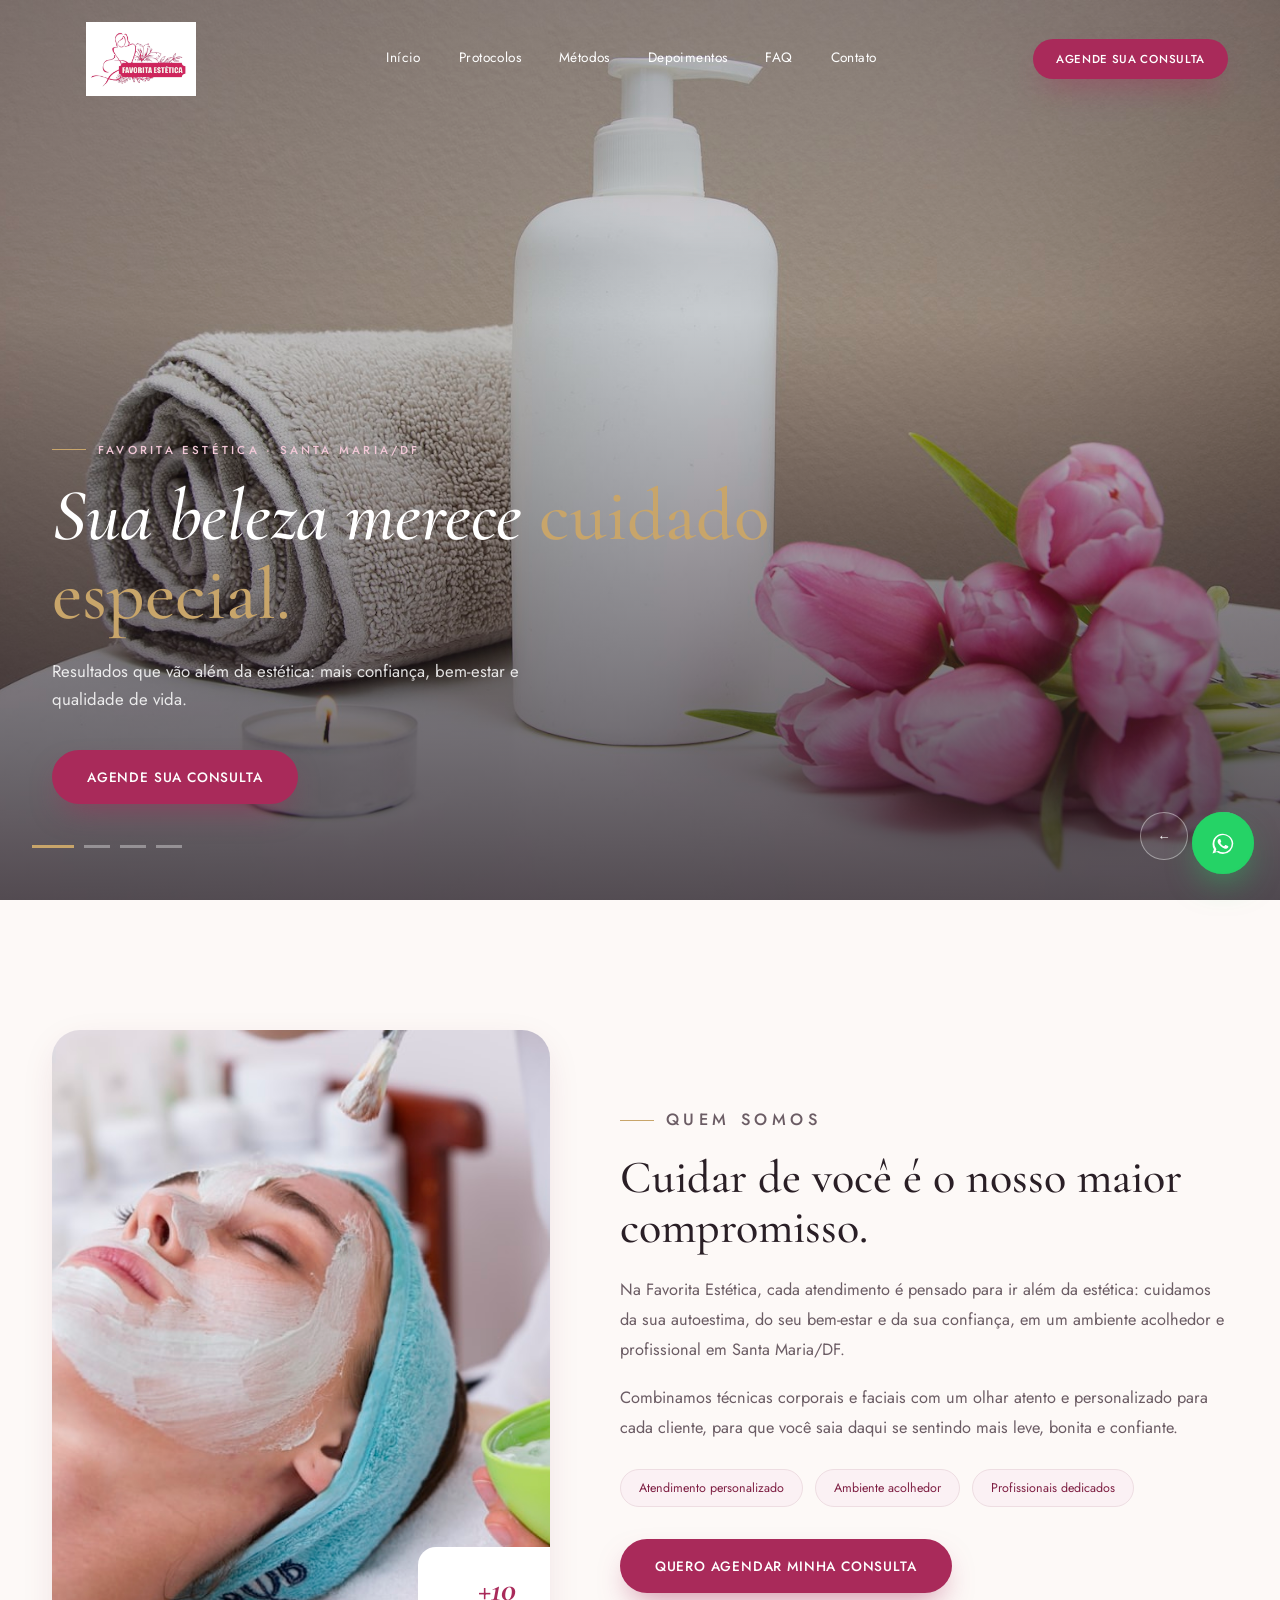
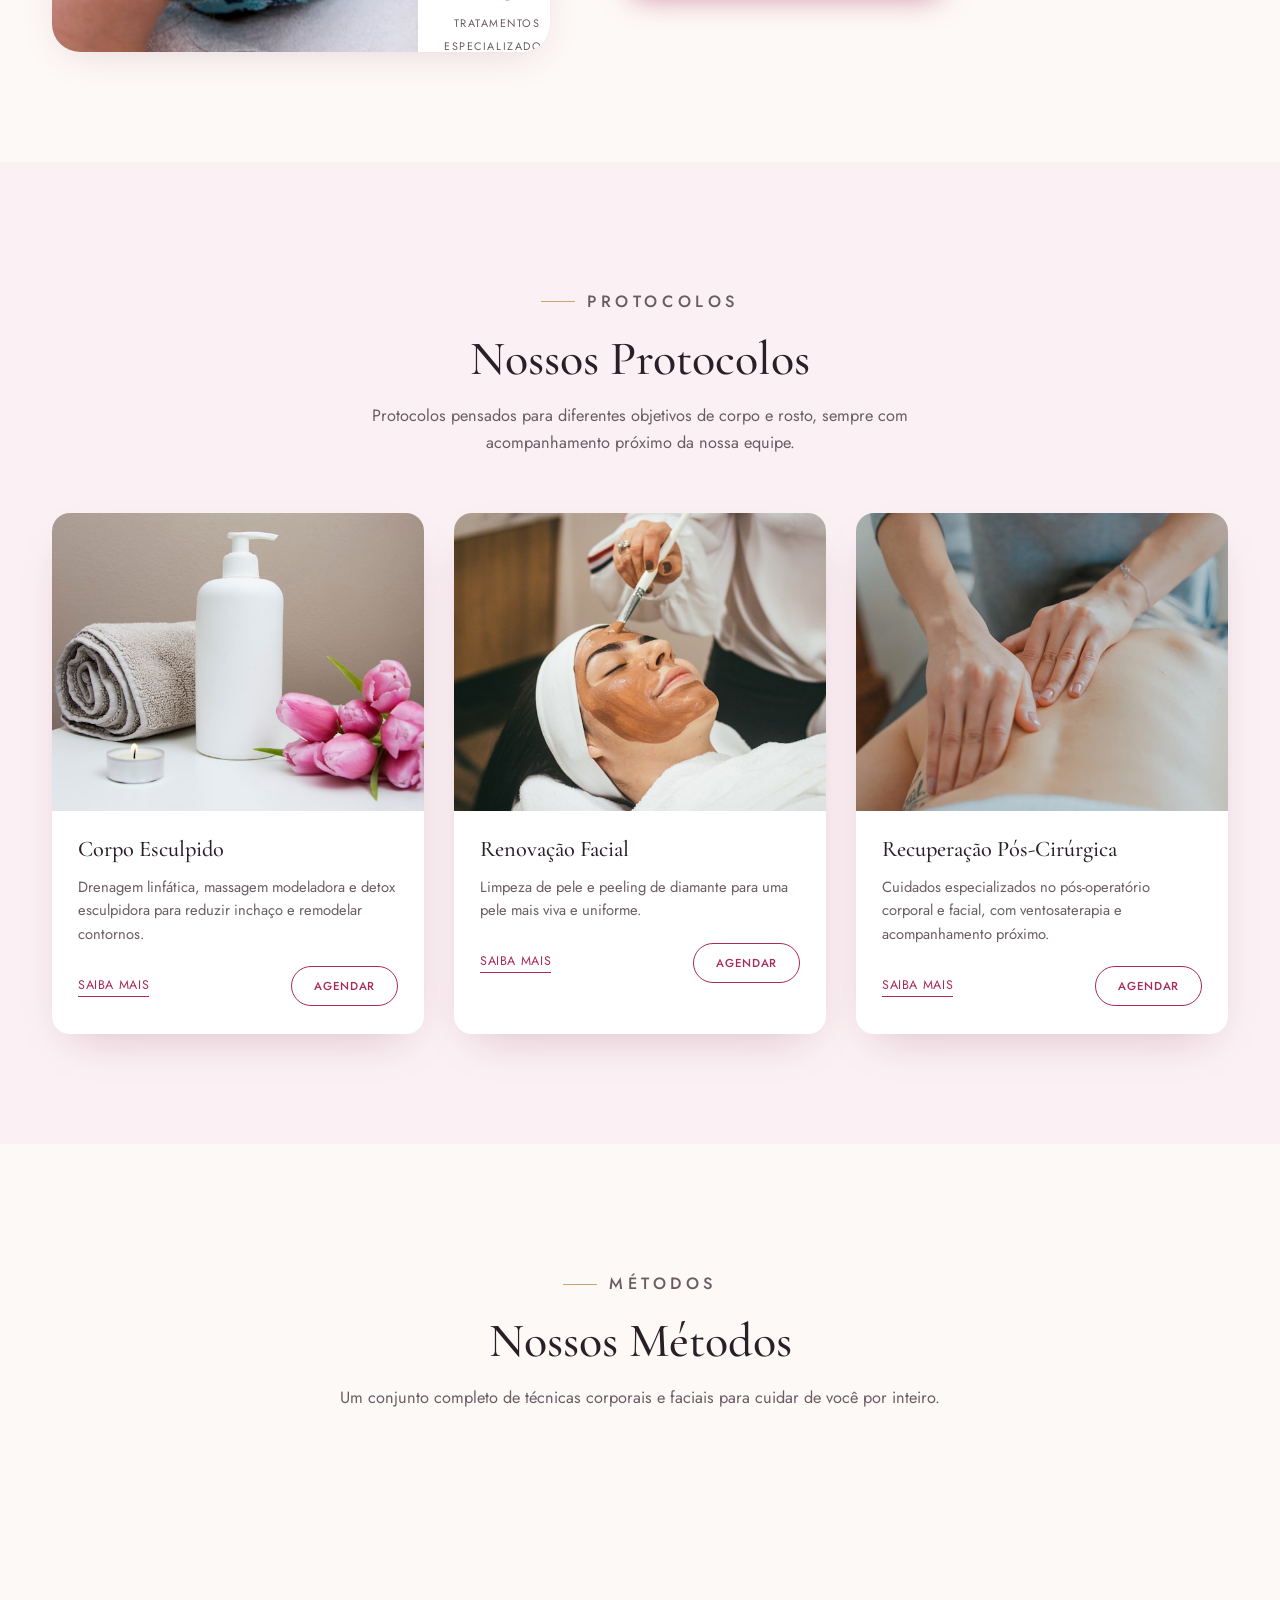
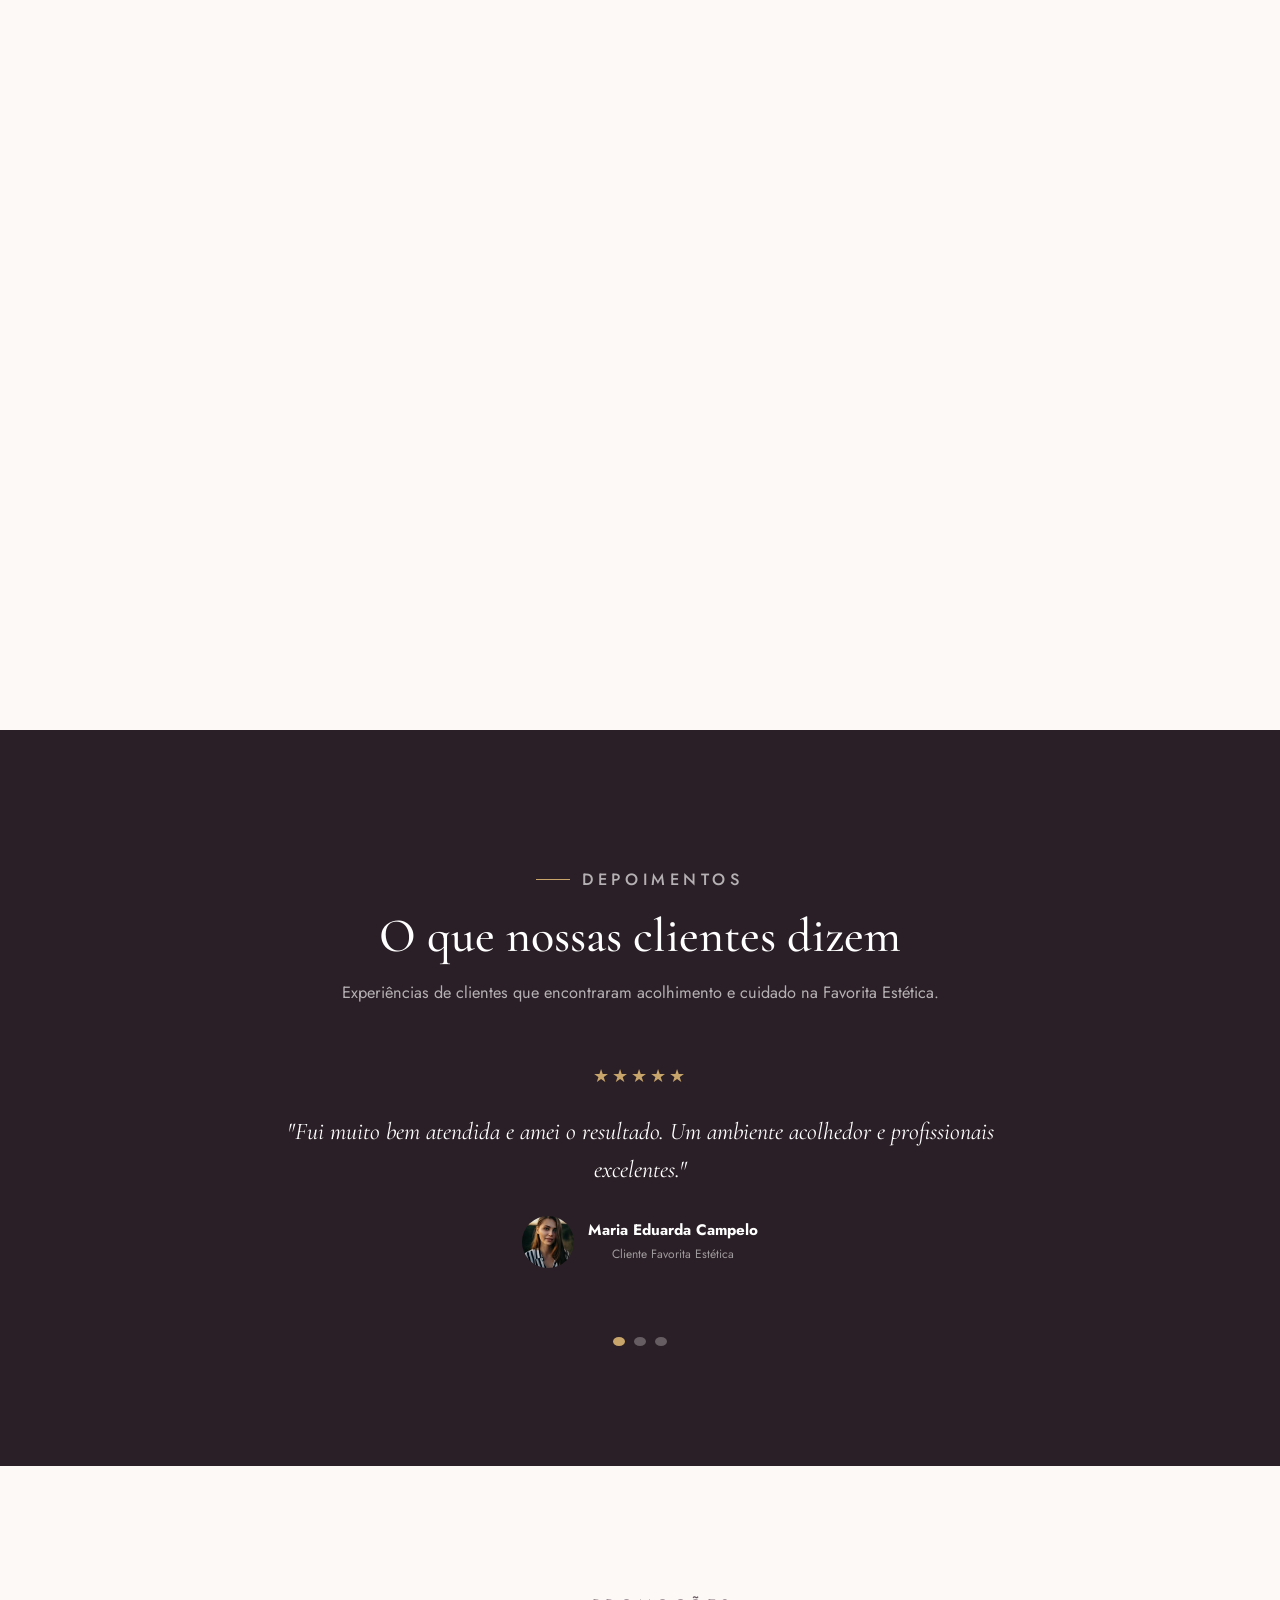
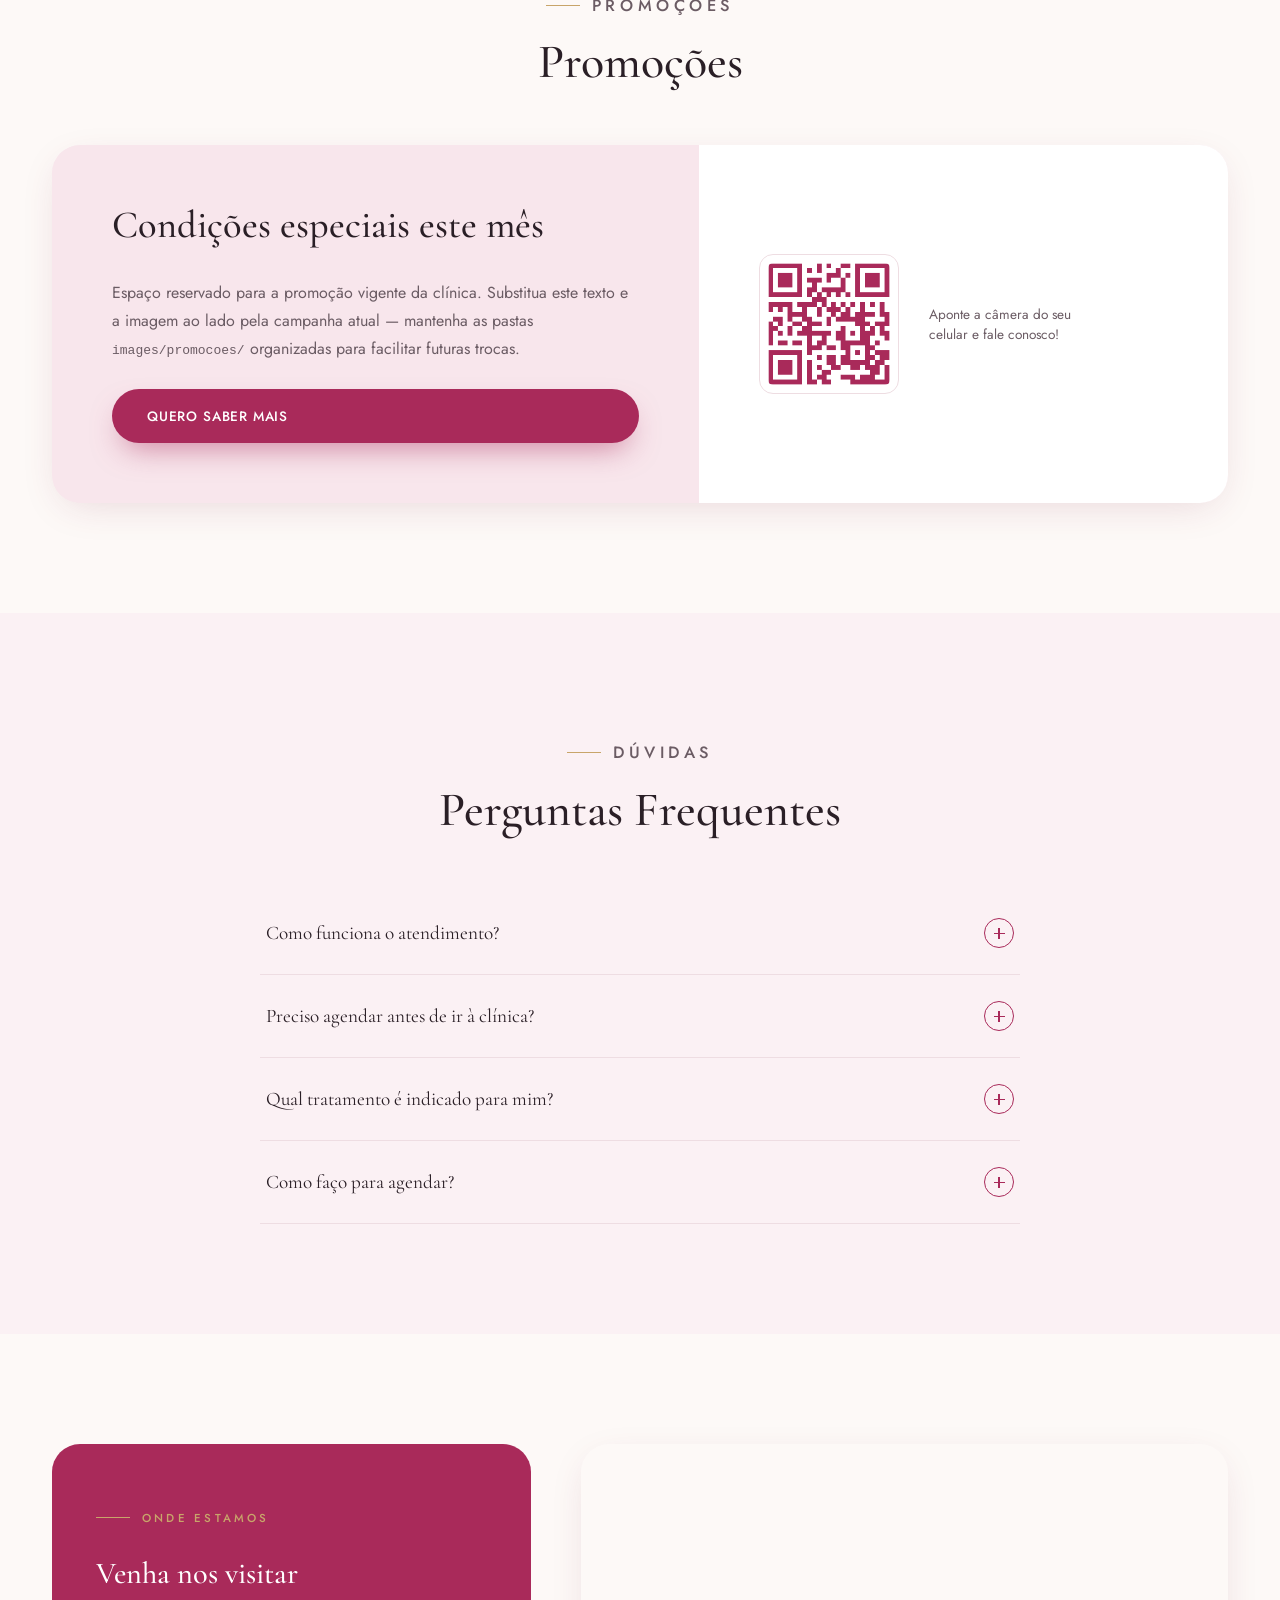
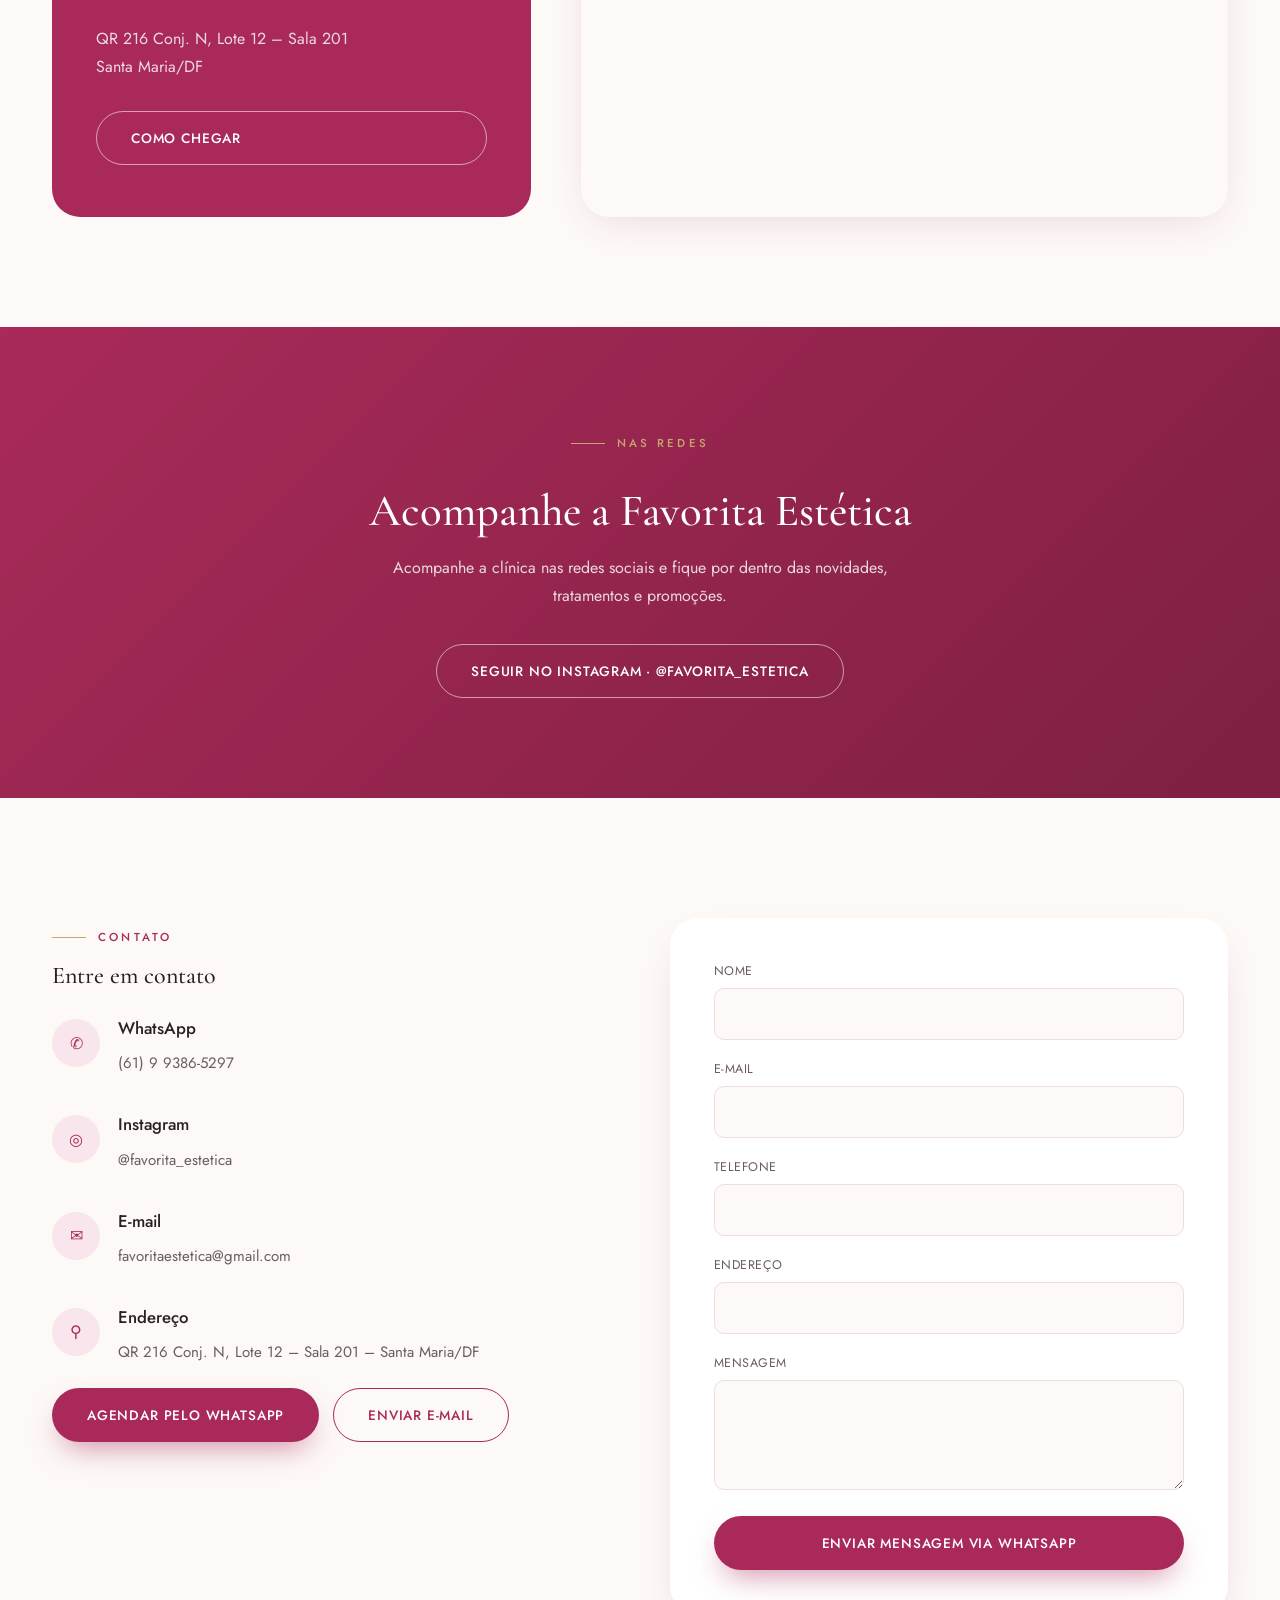
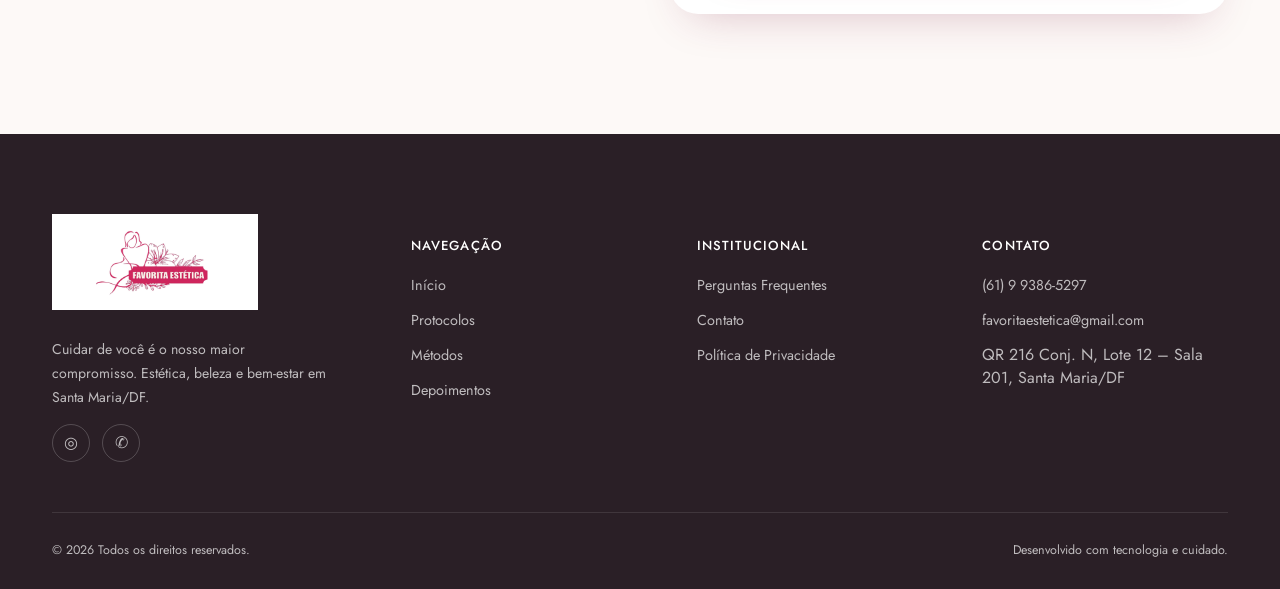
==== commit 184cb748: "Sincroniza site com versão local Co-authored-by: Copilot <223556219+Copilot@users.noreply.github.com" ====
--- a/index.html
+++ b/index.html
@@ -68,7 +68,6 @@
     <p class="sub">Resultados que vão além da estética: mais confiança, bem-estar e qualidade de vida.</p>
     <div class="hero-actions">
       <a class="btn btn-primary" href="https://wa.me/5561993865297?text=Ol%C3%A1!%20Vim%20pelo%20site%20da%20Favorita%20Est%C3%A9tica%20e%20gostaria%20de%20agendar%20minha%20consulta." target="_blank" rel="noopener noreferrer">Agende sua consulta</a>
-      <a class="btn btn-outline" href="https://wa.me/5561993865297?text=Ol%C3%A1!%20Vim%20pelo%20site%20da%20Favorita%20Est%C3%A9tica%20e%20gostaria%20de%20agendar%20minha%20consulta." target="_blank" rel="noopener noreferrer">Clique aqui e agende sua consulta</a>
     </div>
   </div>
 
@@ -130,7 +129,7 @@
         <div class="card-img"><img src="images/local/protocolo-facial.jpg" alt="Protocolo facial com limpeza de pele e peeling de diamante"></div>
         <div class="card-body">
           <h3>Renovação Facial</h3>
-          <p>Limpeza de pele, peeling de diamante e aplicação de enzimas para uma pele mais viva e uniforme.</p>
+          <p>Limpeza de pele e peeling de diamante para uma pele mais viva e uniforme.</p>
           <div class="card-actions">
             <a class="link-underline" href="#metodos">Saiba mais</a>
             <a class="btn btn-ghost btn-sm" href="https://wa.me/5561993865297?text=Ol%C3%A1!%20Vim%20pelo%20site%20da%20Favorita%20Est%C3%A9tica%20e%20gostaria%20de%20agendar%20minha%20consulta." target="_blank" rel="noopener noreferrer">Agendar</a>
@@ -163,61 +162,16 @@
     </div>
 
     <div class="metodos-grid">
-      <div class="metodo-item reveal">
-        <div class="metodo-icon">◐</div>
-        <h4>Drenagem linfática</h4>
-        <p>Reduz retenção de líquidos e inchaço.</p>
-      </div>
-      <div class="metodo-item reveal">
-        <div class="metodo-icon">◐</div>
-        <h4>Massagem modeladora</h4>
-        <p>Ajuda a remodelar contornos do corpo.</p>
-      </div>
-      <div class="metodo-item reveal">
-        <div class="metodo-icon">◐</div>
-        <h4>Massagem relaxante</h4>
-        <p>Alivia tensões e promove bem-estar.</p>
-      </div>
-      <div class="metodo-item reveal">
-        <div class="metodo-icon">◐</div>
-        <h4>Auriculoterapia</h4>
-        <p>Técnica de equilíbrio através da orelha.</p>
-      </div>
-      <div class="metodo-item reveal">
-        <div class="metodo-icon">◐</div>
-        <h4>Limpeza de pele</h4>
-        <p>Remove impurezas e renova a pele.</p>
-      </div>
-      <div class="metodo-item reveal">
-        <div class="metodo-icon">◐</div>
-        <h4>Peeling de diamante</h4>
-        <p>Esfoliação profissional para pele mais lisa.</p>
-      </div>
-      <div class="metodo-item reveal">
-        <div class="metodo-icon">◐</div>
-        <h4>Ventosaterapia</h4>
-        <p>Estimula circulação e recuperação muscular.</p>
-      </div>
-      <div class="metodo-item reveal">
-        <div class="metodo-icon">◐</div>
-        <h4>Pump Up</h4>
-        <p>Técnica voltada para o volume dos glúteos.</p>
-      </div>
-      <div class="metodo-item reveal">
-        <div class="metodo-icon">◐</div>
-        <h4>Enzimas</h4>
-        <p>Auxiliam na quebra de gordura localizada.</p>
-      </div>
-      <div class="metodo-item reveal">
-        <div class="metodo-icon">◐</div>
-        <h4>Pós-operatório</h4>
-        <p>Cuidado corporal e facial no pós-cirúrgico.</p>
-      </div>
-      <div class="metodo-item reveal">
-        <div class="metodo-icon">◐</div>
-        <h4>Detox esculpidora</h4>
-        <p>Massagem que une detox e definição corporal.</p>
-      </div>
+      <article class="metodo-item reveal"><button class="metodo-card" type="button" aria-expanded="false"><span class="metodo-card-inner"><span class="metodo-face metodo-front"><span class="metodo-icon">◐</span><span class="metodo-title">Drenagem linfática</span><span class="metodo-hint">Clique para saber mais</span></span><span class="metodo-face metodo-back"><span class="metodo-title">Drenagem linfática</span><span class="metodo-description">Massagem suave e ritmada que acompanha o sistema linfático e pode ajudar a reduzir o inchaço causado pelo acúmulo de líquidos.</span><span class="metodo-hint">Clique para voltar</span></span></span></button></article>
+      <article class="metodo-item reveal"><button class="metodo-card" type="button" aria-expanded="false"><span class="metodo-card-inner"><span class="metodo-face metodo-front"><span class="metodo-icon">◐</span><span class="metodo-title">Massagem modeladora</span><span class="metodo-hint">Clique para saber mais</span></span><span class="metodo-face metodo-back"><span class="metodo-title">Massagem modeladora</span><span class="metodo-description">Utiliza movimentos firmes e direcionados para trabalhar os tecidos, cuidar do contorno corporal e promover sensação de leveza.</span><span class="metodo-hint">Clique para voltar</span></span></span></button></article>
+      <article class="metodo-item reveal"><button class="metodo-card" type="button" aria-expanded="false"><span class="metodo-card-inner"><span class="metodo-face metodo-front"><span class="metodo-icon">◐</span><span class="metodo-title">Massagem relaxante</span><span class="metodo-hint">Clique para saber mais</span></span><span class="metodo-face metodo-back"><span class="metodo-title">Massagem relaxante</span><span class="metodo-description">Combina movimentos confortáveis para ajudar a aliviar tensões musculares, reduzir o estresse e favorecer uma sensação de relaxamento.</span><span class="metodo-hint">Clique para voltar</span></span></span></button></article>
+      <article class="metodo-item reveal"><button class="metodo-card" type="button" aria-expanded="false"><span class="metodo-card-inner"><span class="metodo-face metodo-front"><span class="metodo-icon">◐</span><span class="metodo-title">Auriculoterapia</span><span class="metodo-hint">Clique para saber mais</span></span><span class="metodo-face metodo-back"><span class="metodo-title">Auriculoterapia</span><span class="metodo-description">Prática que utiliza pontos específicos da orelha como parte de uma abordagem complementar de cuidado e bem-estar.</span><span class="metodo-hint">Clique para voltar</span></span></span></button></article>
+      <article class="metodo-item reveal"><button class="metodo-card" type="button" aria-expanded="false"><span class="metodo-card-inner"><span class="metodo-face metodo-front"><span class="metodo-icon">◐</span><span class="metodo-title">Limpeza de pele</span><span class="metodo-hint">Clique para saber mais</span></span><span class="metodo-face metodo-back"><span class="metodo-title">Limpeza de pele</span><span class="metodo-description">Cuida da superfície da pele com higienização e etapas escolhidas conforme as necessidades observadas durante o atendimento.</span><span class="metodo-hint">Clique para voltar</span></span></span></button></article>
+      <article class="metodo-item reveal"><button class="metodo-card" type="button" aria-expanded="false"><span class="metodo-card-inner"><span class="metodo-face metodo-front"><span class="metodo-icon">◐</span><span class="metodo-title">Peeling de diamante</span><span class="metodo-hint">Clique para saber mais</span></span><span class="metodo-face metodo-back"><span class="metodo-title">Peeling de diamante</span><span class="metodo-description">Esfoliação superficial e controlada que remove células mortas e pode deixar a pele com textura mais uniforme e aparência luminosa.</span><span class="metodo-hint">Clique para voltar</span></span></span></button></article>
+      <article class="metodo-item reveal"><button class="metodo-card" type="button" aria-expanded="false"><span class="metodo-card-inner"><span class="metodo-face metodo-front"><span class="metodo-icon">◐</span><span class="metodo-title">Ventosaterapia</span><span class="metodo-hint">Clique para saber mais</span></span><span class="metodo-face metodo-back"><span class="metodo-title">Ventosaterapia</span><span class="metodo-description">Aplica copos sobre a pele para criar sucção, sendo utilizada como prática complementar para aliviar a sensação de tensão muscular.</span><span class="metodo-hint">Clique para voltar</span></span></span></button></article>
+      <article class="metodo-item reveal"><button class="metodo-card" type="button" aria-expanded="false"><span class="metodo-card-inner"><span class="metodo-face metodo-front"><span class="metodo-icon">◐</span><span class="metodo-title">Pump Up</span><span class="metodo-hint">Clique para saber mais</span></span><span class="metodo-face metodo-back"><span class="metodo-title">Pump Up</span><span class="metodo-description">Técnica estética voltada para a região dos glúteos, realizada com equipamentos e manobras definidos conforme a avaliação profissional.</span><span class="metodo-hint">Clique para voltar</span></span></span></button></article>
+      <article class="metodo-item reveal"><button class="metodo-card" type="button" aria-expanded="false"><span class="metodo-card-inner"><span class="metodo-face metodo-front"><span class="metodo-icon">◐</span><span class="metodo-title">Pós-operatório</span><span class="metodo-hint">Clique para saber mais</span></span><span class="metodo-face metodo-back"><span class="metodo-title">Pós-operatório</span><span class="metodo-description">Acompanhamento estético complementar que deve respeitar as orientações médicas e busca contribuir para uma recuperação organizada e cuidadosa.</span><span class="metodo-hint">Clique para voltar</span></span></span></button></article>
+      <article class="metodo-item reveal"><button class="metodo-card" type="button" aria-expanded="false"><span class="metodo-card-inner"><span class="metodo-face metodo-front"><span class="metodo-icon">◐</span><span class="metodo-title">Detox esculpidora</span><span class="metodo-hint">Clique para saber mais</span></span><span class="metodo-face metodo-back"><span class="metodo-title">Detox esculpidora</span><span class="metodo-description">Combina manobras de massagem corporal com foco em bem-estar, leveza e cuidado com o contorno do corpo.</span><span class="metodo-hint">Clique para voltar</span></span></span></button></article>
     </div>
   </div>
 </section>
@@ -228,7 +182,7 @@
     <div class="section-head reveal">
       <p class="eyebrow">Depoimentos</p>
       <h2>O que nossas clientes dizem</h2>
-      <p>Depoimentos ilustrativos — substitua pelos relatos reais das suas clientes.</p>
+      <p>Experiências de clientes que encontraram acolhimento e cuidado na Favorita Estética.</p>
     </div>
 
     <div class="depo-track">
@@ -236,24 +190,24 @@
         <div class="stars">★★★★★</div>
         <p class="quote">"Fui muito bem atendida e amei o resultado. Um ambiente acolhedor e profissionais excelentes."</p>
         <div class="depo-author">
-          <img src="images/local/cliente-01.jpg" alt="Cliente da Favorita Estética (depoimento ilustrativo)">
-          <div><strong>Cliente Exemplo 1</strong><span>Depoimento ilustrativo</span></div>
+          <img src="images/local/cliente-01.jpg" alt="Maria Eduarda Campelo">
+          <div><strong>Maria Eduarda Campelo</strong><span>Cliente Favorita Estética</span></div>
         </div>
       </div>
       <div class="depo-slide">
         <div class="stars">★★★★★</div>
         <p class="quote">"Me senti acolhida desde o primeiro atendimento. Recomendo de olhos fechados."</p>
         <div class="depo-author">
-          <img src="images/local/cliente-02.jpg" alt="Cliente da Favorita Estética (depoimento ilustrativo)">
-          <div><strong>Cliente Exemplo 2</strong><span>Depoimento ilustrativo</span></div>
+          <img src="images/local/cliente-02.jpg" alt="Josiane Rocha">
+          <div><strong>Josiane Rocha</strong><span>Cliente Favorita Estética</span></div>
         </div>
       </div>
       <div class="depo-slide">
         <div class="stars">★★★★★</div>
         <p class="quote">"Profissionais muito atenciosas e um espaço lindo. Já virei cliente fixa."</p>
         <div class="depo-author">
-          <img src="images/local/cliente-03.jpg" alt="Cliente da Favorita Estética (depoimento ilustrativo)">
-          <div><strong>Cliente Exemplo 3</strong><span>Depoimento ilustrativo</span></div>
+          <img src="images/local/cliente-03.jpg" alt="Martha da Silva">
+          <div><strong>Martha da Silva</strong><span>Cliente Favorita Estética</span></div>
         </div>
       </div>
     </div>
@@ -419,7 +373,6 @@
           <li><a href="#faq">Perguntas Frequentes</a></li>
           <li><a href="#contato">Contato</a></li>
           <li><a href="politica-de-privacidade.html">Política de Privacidade</a></li>
-          <li><a href="termos-de-uso.html">Termos de Uso</a></li>
         </ul>
       </div>
       <div>
@@ -445,12 +398,6 @@
   </svg>
 </a>
 
-<!-- ===================== BANNER DE COOKIES ===================== -->
-<div class="cookie-banner">
-  <p>Utilizamos cookies e tecnologias semelhantes para melhorar sua experiência de navegação.</p>
-  <button class="btn btn-primary btn-sm cookie-accept">Aceitar</button>
-</div>
-
 <script src="js/script.js"></script>
 </body>
 </html>
--- a/css/style.css
+++ b/css/style.css
@@ -405,17 +405,52 @@
   gap:22px;
 }
 .metodo-item{
-  padding:34px 24px;
+  min-height:230px;
   border-radius:var(--radius-md);
-  border:1px solid var(--linha);
-  text-align:center;
-  transition:transform .4s var(--easing), box-shadow .4s var(--easing), background .4s ease;
+  perspective:1000px;
 }
 .metodo-item:hover{
   transform:translateY(-6px);
+}
+.metodo-card{
+  width:100%;
+  height:230px;
+  padding:0;
+  border:0;
+  border-radius:var(--radius-md);
+  background:transparent;
+  color:inherit;
+  text-align:center;
+  perspective:1000px;
+}
+.metodo-card-inner{
+  position:relative;
+  display:block;
+  width:100%;
+  height:100%;
+  transition:transform .65s var(--easing);
+  transform-style:preserve-3d;
+}
+.metodo-card.is-flipped .metodo-card-inner{ transform:rotateY(180deg); }
+.metodo-face{
+  position:absolute;
+  inset:0;
+  display:flex;
+  flex-direction:column;
+  align-items:center;
+  justify-content:center;
+  padding:28px 22px;
+  border:1px solid var(--linha);
+  border-radius:var(--radius-md);
+  background:var(--creme);
+  box-shadow:0 8px 24px -18px rgba(122,31,67,.35);
+  backface-visibility:hidden;
+  -webkit-backface-visibility:hidden;
+}
+.metodo-face:hover,
+.metodo-card:focus-visible .metodo-face{
+  border-color:var(--rosa-profundo);
   box-shadow:var(--sombra-card);
-  background:var(--branco);
-  border-color:transparent;
 }
 .metodo-icon{
   width:56px; height:56px;
@@ -425,8 +460,11 @@
   color:var(--rosa-profundo);
   display:flex; align-items:center; justify-content:center;
 }
-.metodo-item h4{ font-size:1.15rem; margin-bottom:8px; }
-.metodo-item p{ font-size:.85rem; color:var(--carvao-suave); line-height:1.55; }
+.metodo-title{ font-family:var(--fonte-display); font-size:1.25rem; font-weight:600; line-height:1.15; }
+.metodo-hint{ margin-top:14px; color:var(--rosa-profundo); font-size:.68rem; letter-spacing:.08em; text-transform:uppercase; }
+.metodo-back{ transform:rotateY(180deg); background:var(--branco); }
+.metodo-back .metodo-title{ margin-bottom:14px; }
+.metodo-description{ color:var(--carvao-suave); font-size:.84rem; line-height:1.55; }
 
 /* ============== DEPOIMENTOS ============== */
 .depoimentos{ padding:120px 0; background:var(--carvao); color:#fff; }
@@ -659,25 +697,6 @@
   100%{ transform:scale(1.7); opacity:0; }
 }
 
-/* ============== COOKIE BANNER ============== */
-.cookie-banner{
-  position:fixed;
-  left:24px; right:24px; bottom:24px;
-  max-width:560px;
-  margin:0 auto;
-  background:var(--carvao);
-  color:#fff;
-  padding:22px 26px;
-  border-radius:var(--radius-md);
-  box-shadow:0 20px 50px -18px rgba(0,0,0,.5);
-  z-index:1000;
-  display:flex; align-items:center; gap:20px; flex-wrap:wrap;
-  transform:translateY(140%);
-  transition:transform .6s var(--easing);
-}
-.cookie-banner.show{ transform:translateY(0); }
-.cookie-banner p{ font-size:.85rem; line-height:1.55; flex:1; min-width:200px; margin:0; color:rgba(255,255,255,.85); }
-
 /* ============== ANIMAÇÕES DE ENTRADA ============== */
 .reveal{ opacity:0; transform:translateY(28px); transition:opacity .9s var(--easing), transform .9s var(--easing); }
 .reveal.in{ opacity:1; transform:translateY(0); }
--- a/css/responsive.css
+++ b/css/responsive.css
@@ -51,7 +51,6 @@
   .hero-nav{ display:none; }
   .hero-dots{ left:20px; bottom:30px; }
   .hero-content{ padding-bottom:100px; }
-  .cookie-banner{ left:14px; right:14px; bottom:14px; padding:18px; }
 }
 
 @media (max-width:430px){
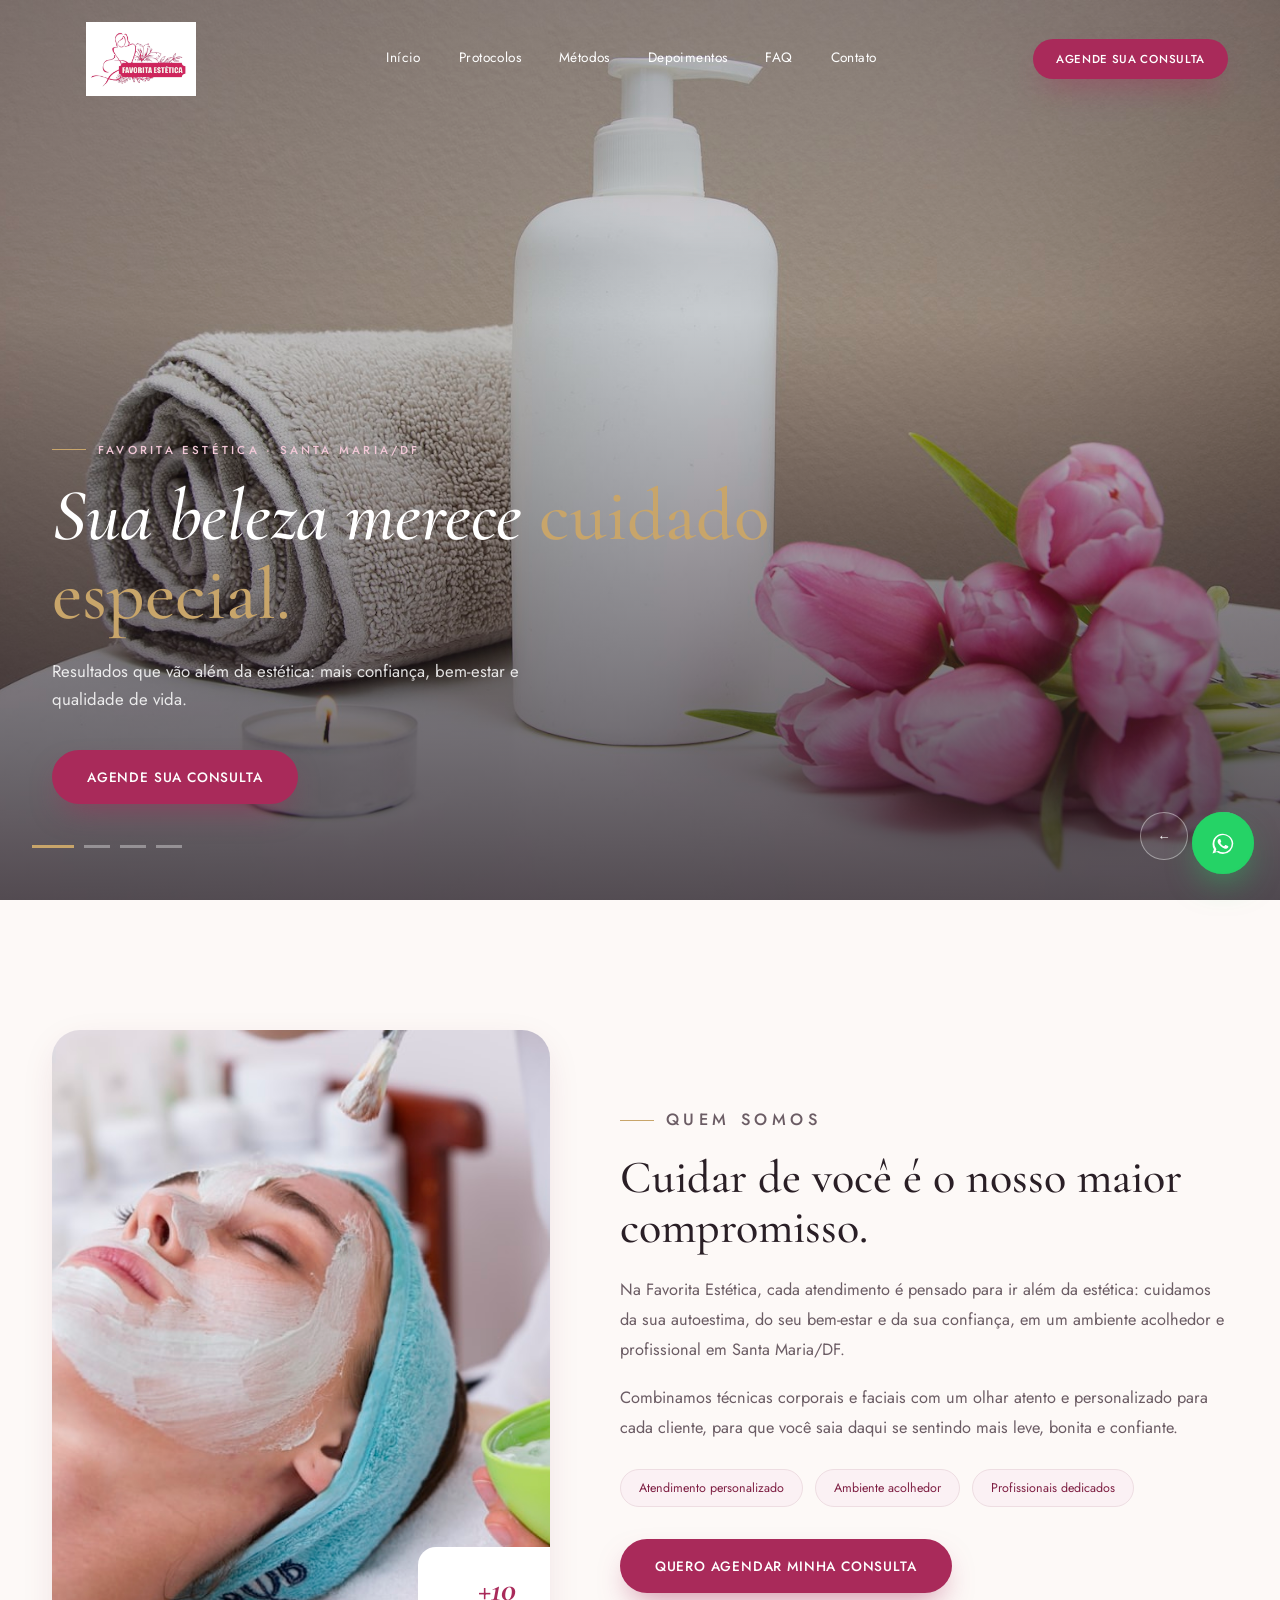
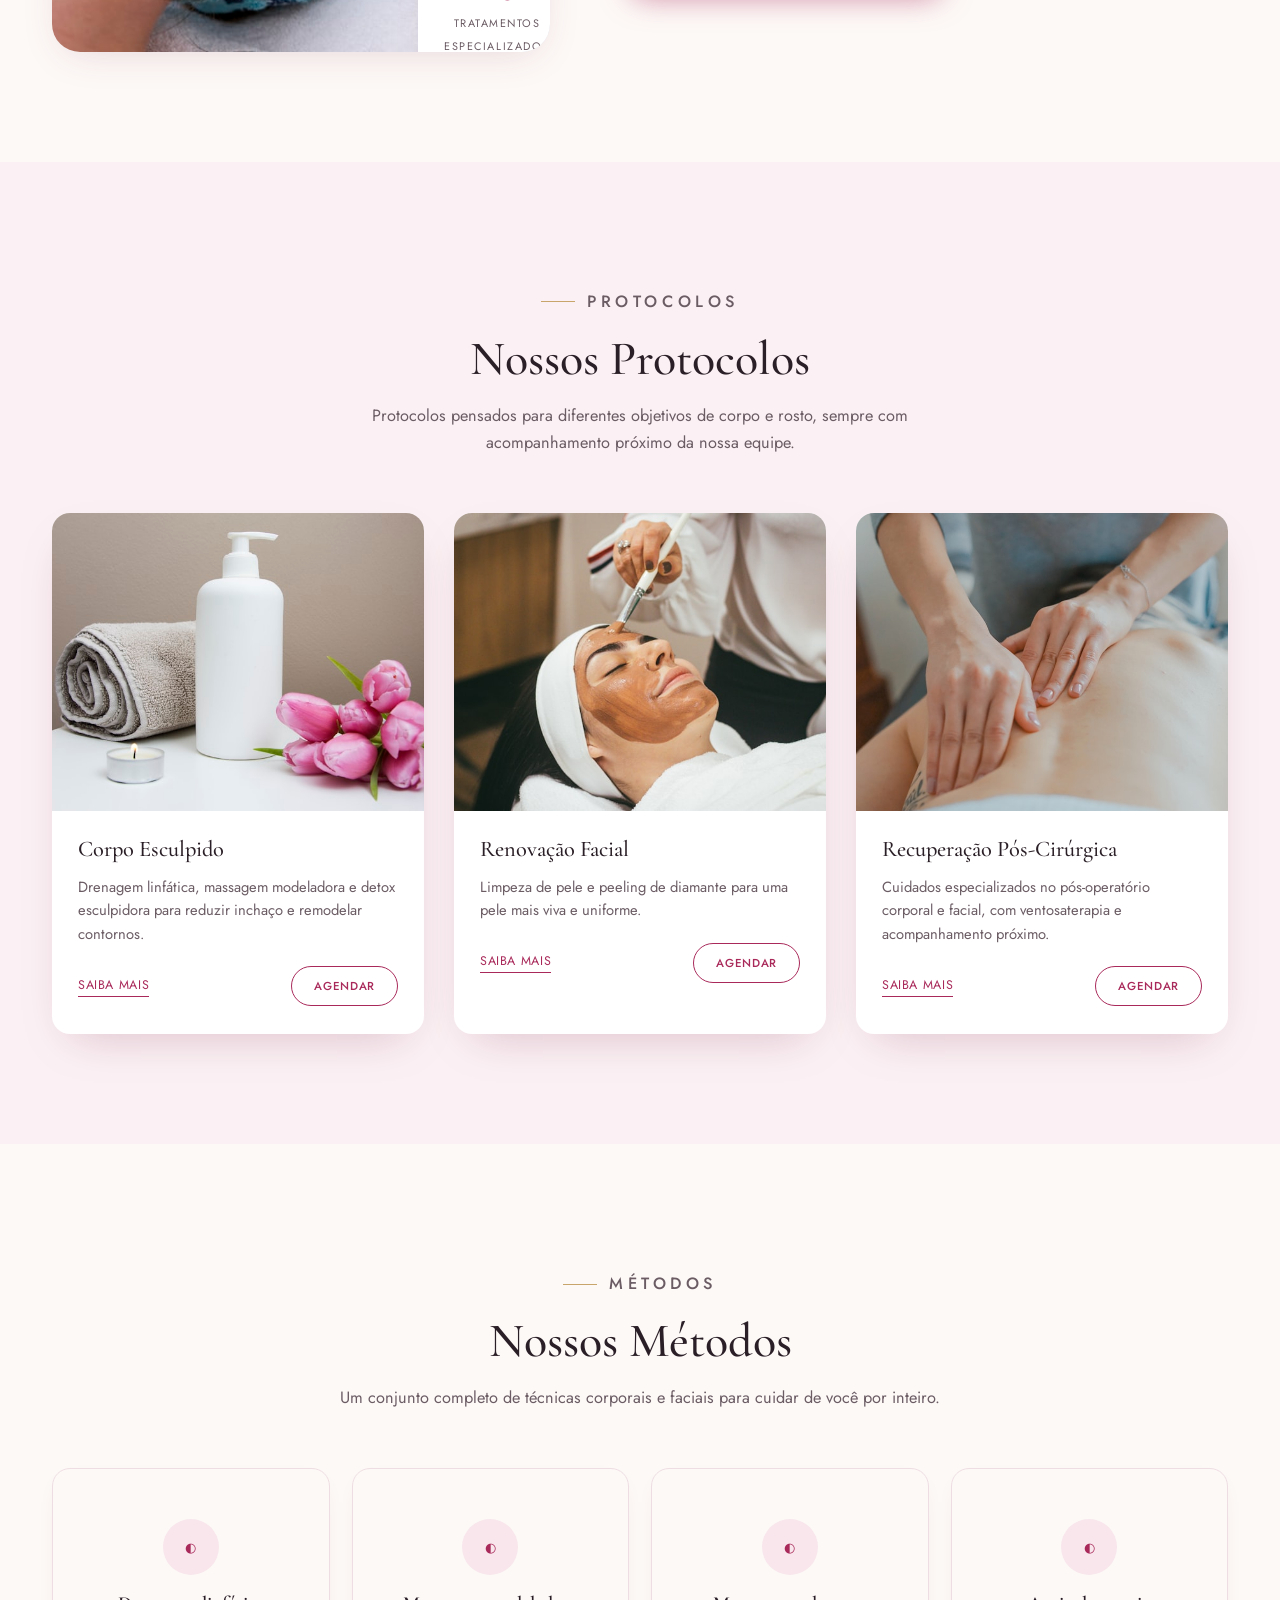
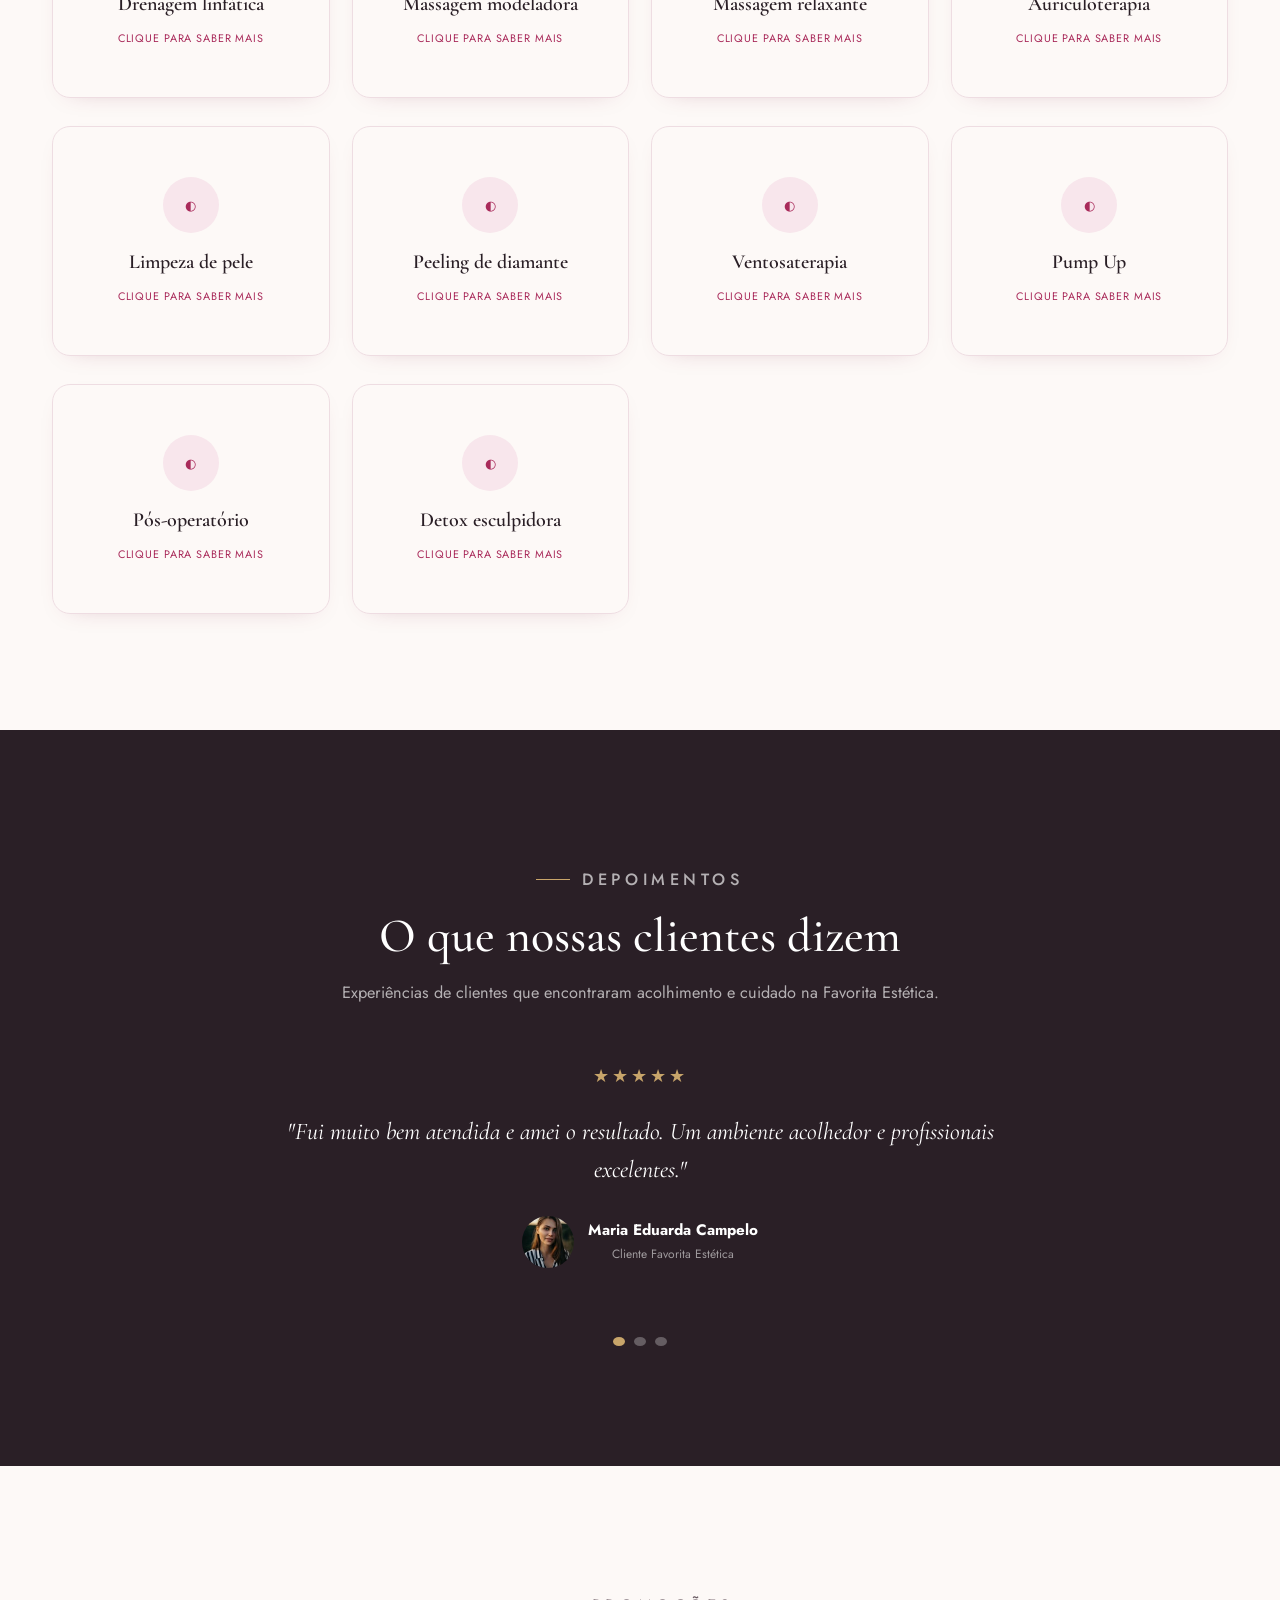
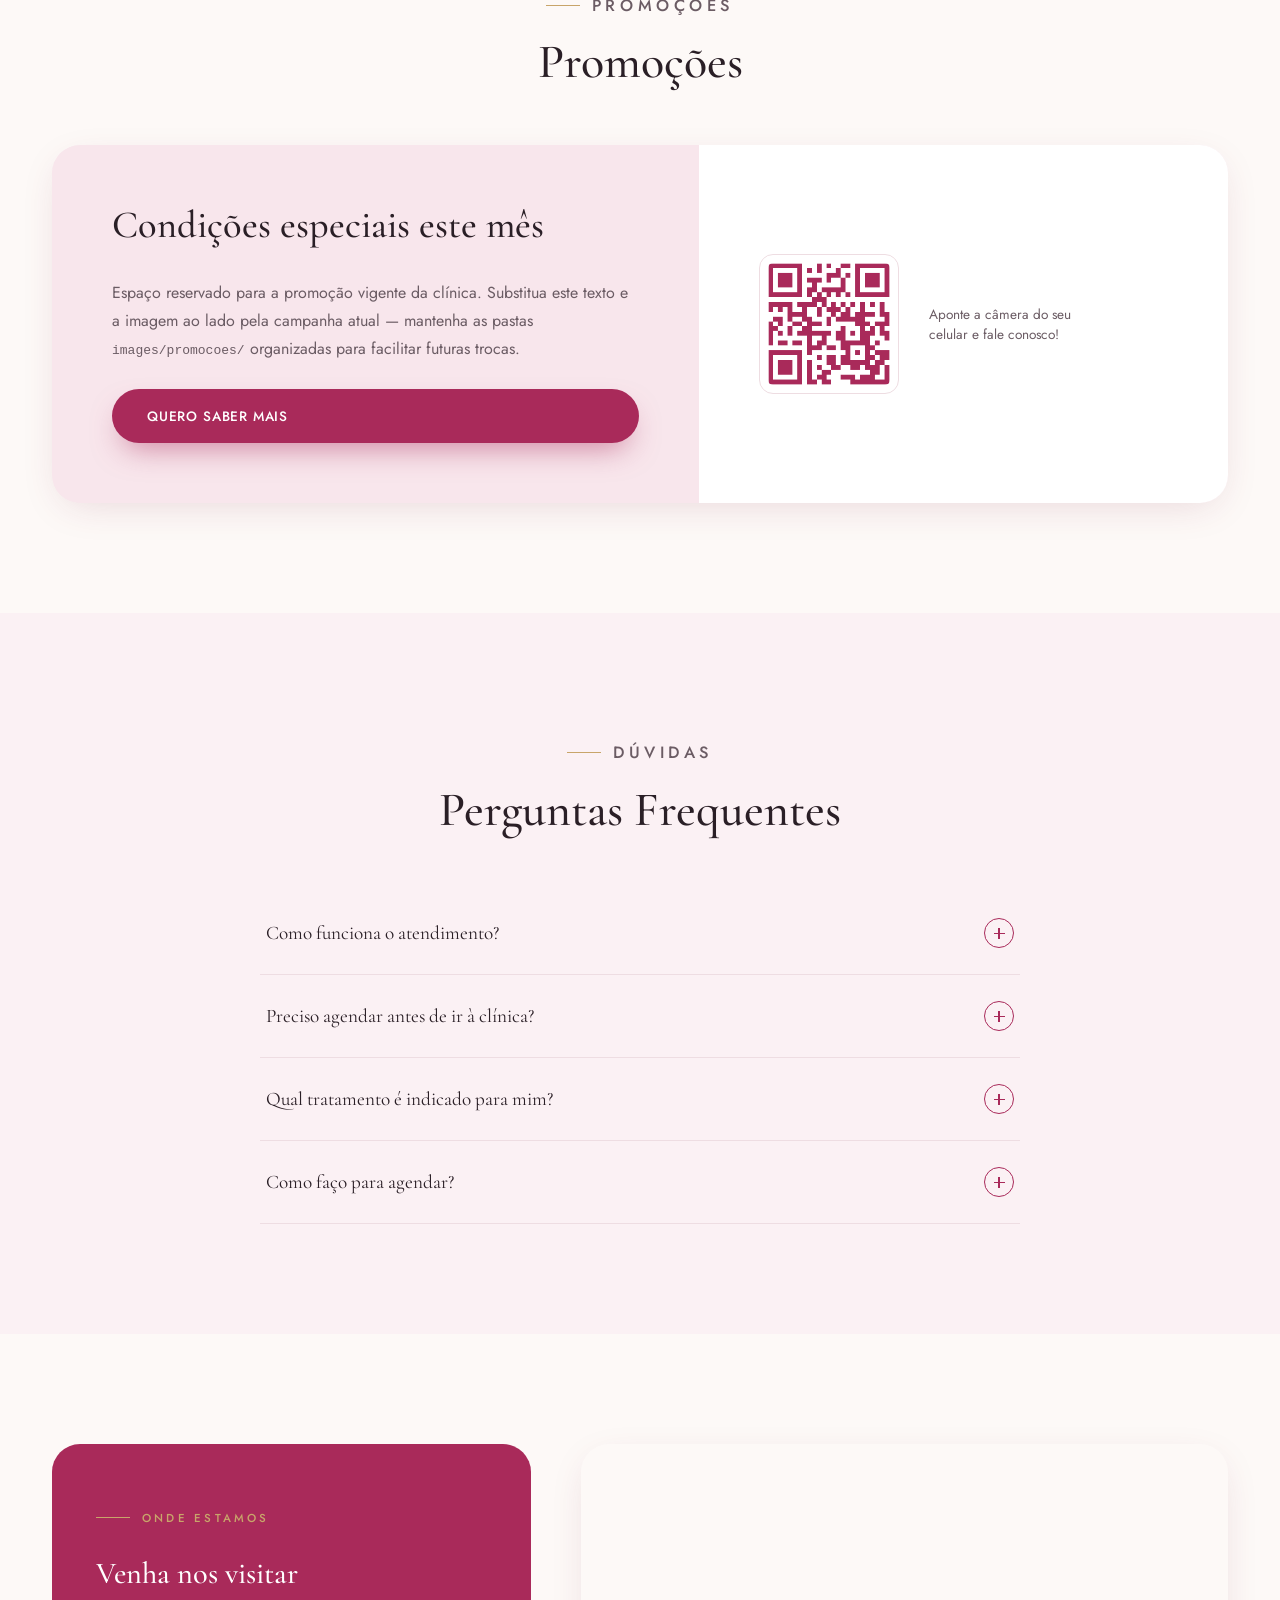
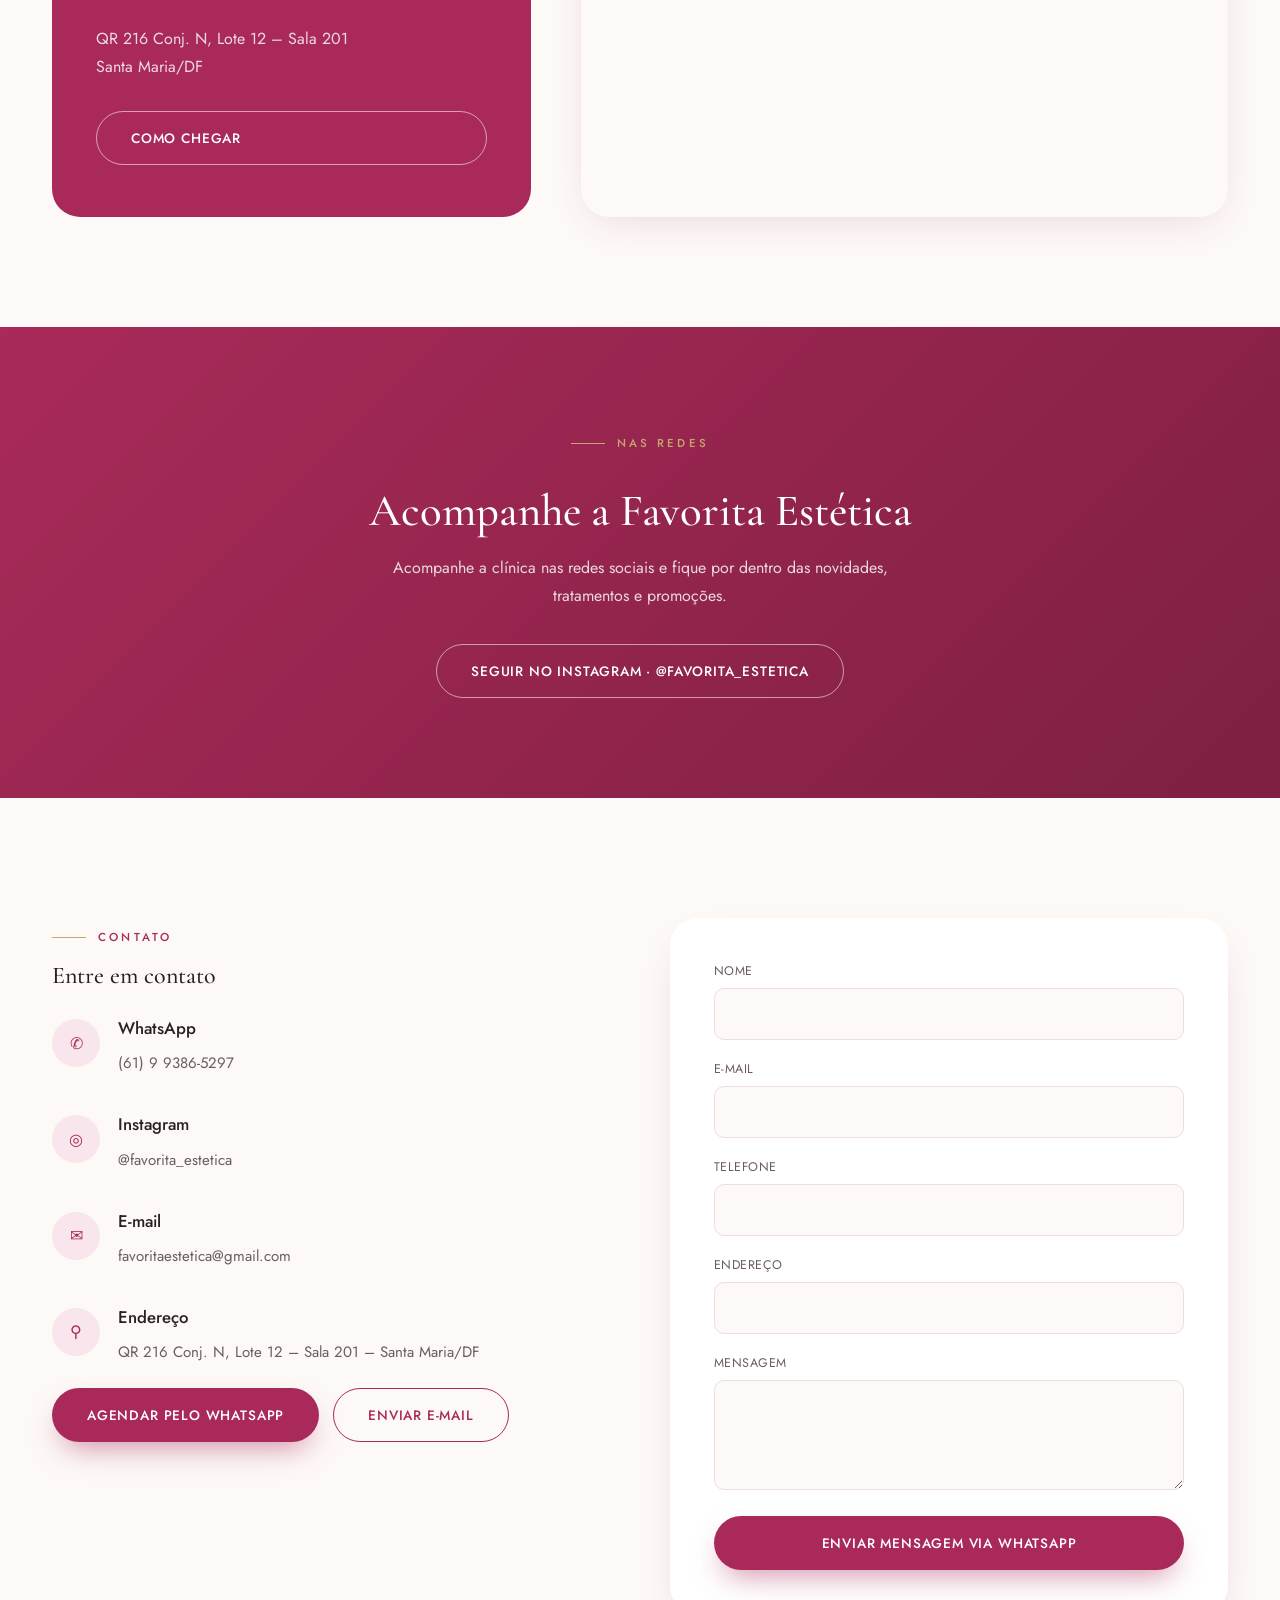
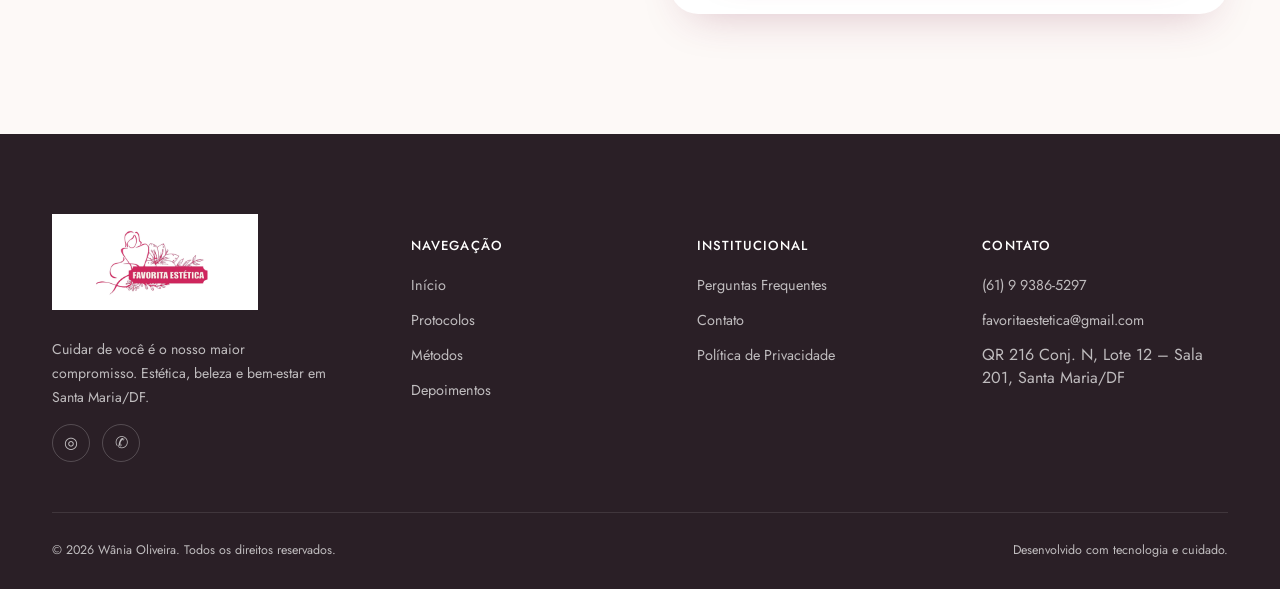
==== commit c463d2ca: "Atualiza direitos autorais no site Co-authored-by: Copilot <223556219+Copilot@users.noreply.github.c" ====
--- a/index.html
+++ b/index.html
@@ -385,7 +385,7 @@
       </div>
     </div>
     <div class="footer-bottom">
-      <span>© 2026 Todos os direitos reservados.</span>
+      <span>© 2026 Wânia Oliveira. Todos os direitos reservados.</span>
       <span>Desenvolvido com tecnologia e cuidado.</span>
     </div>
   </div>
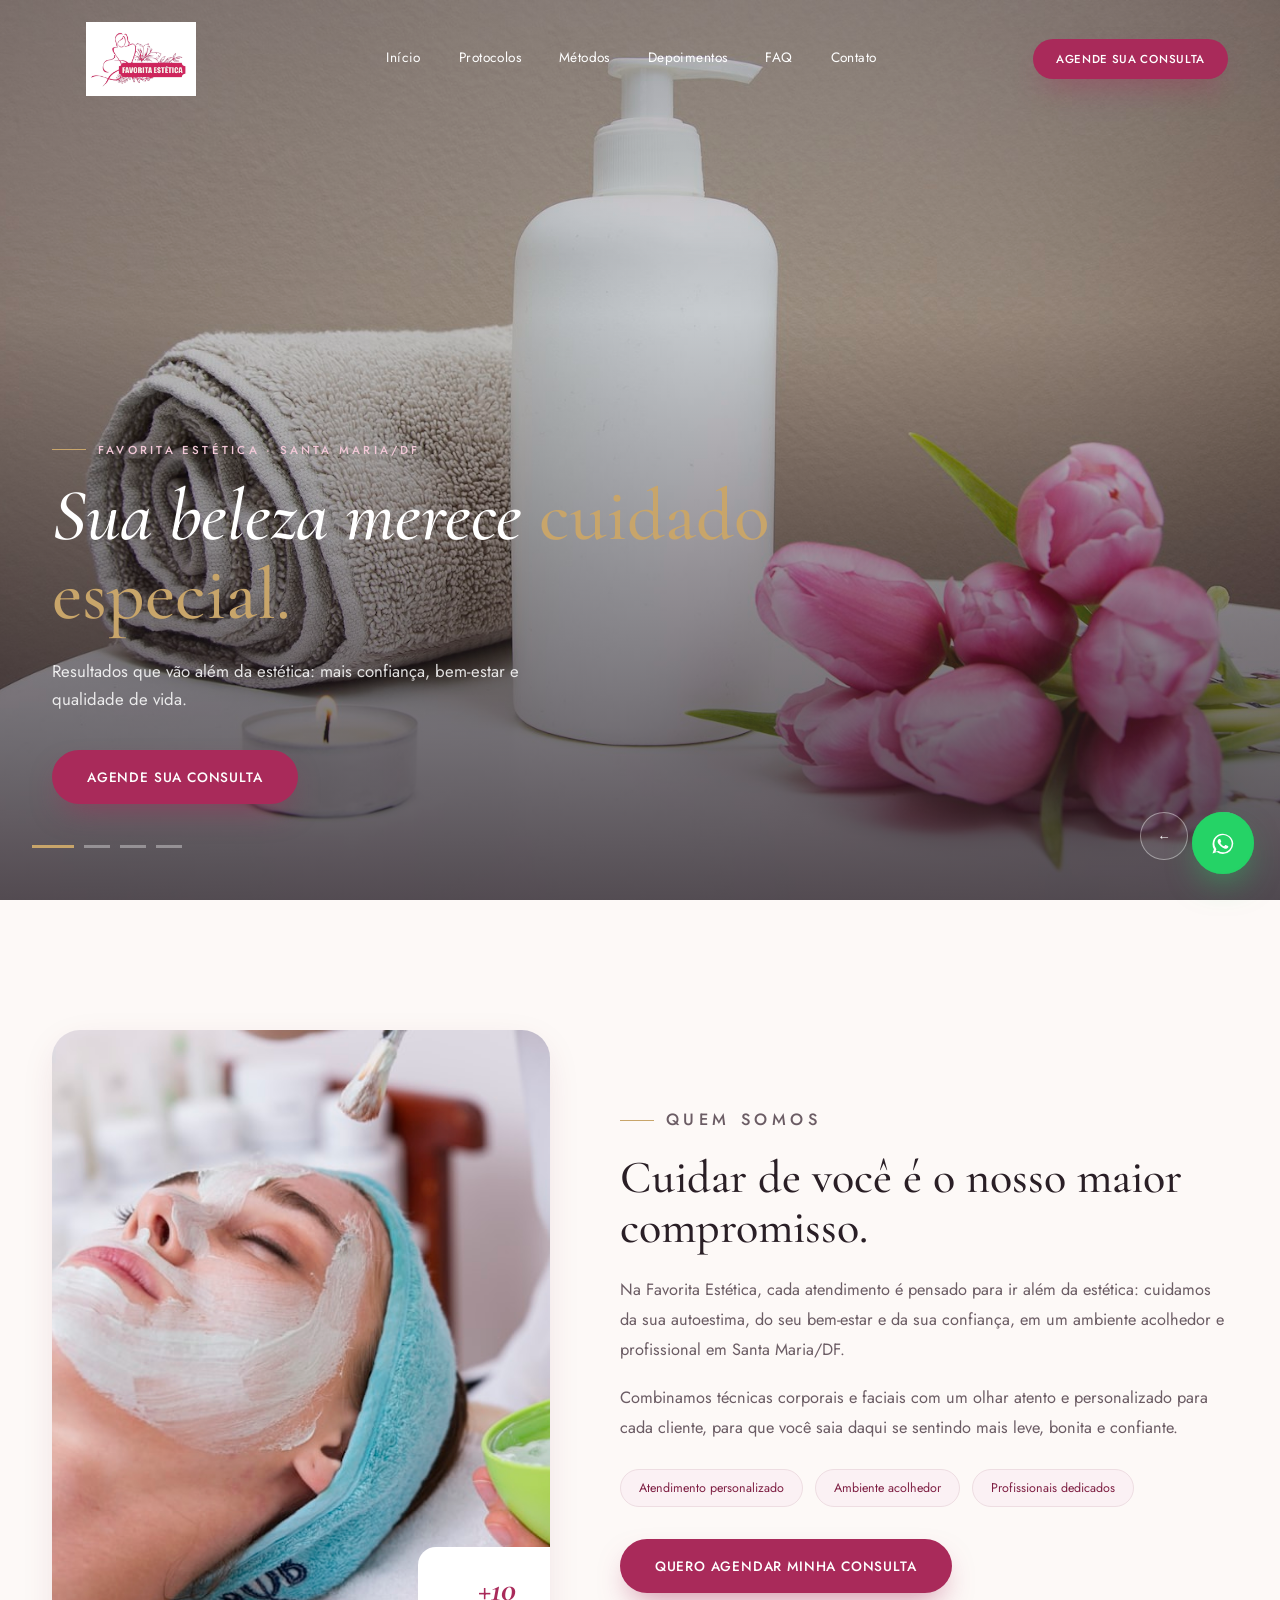
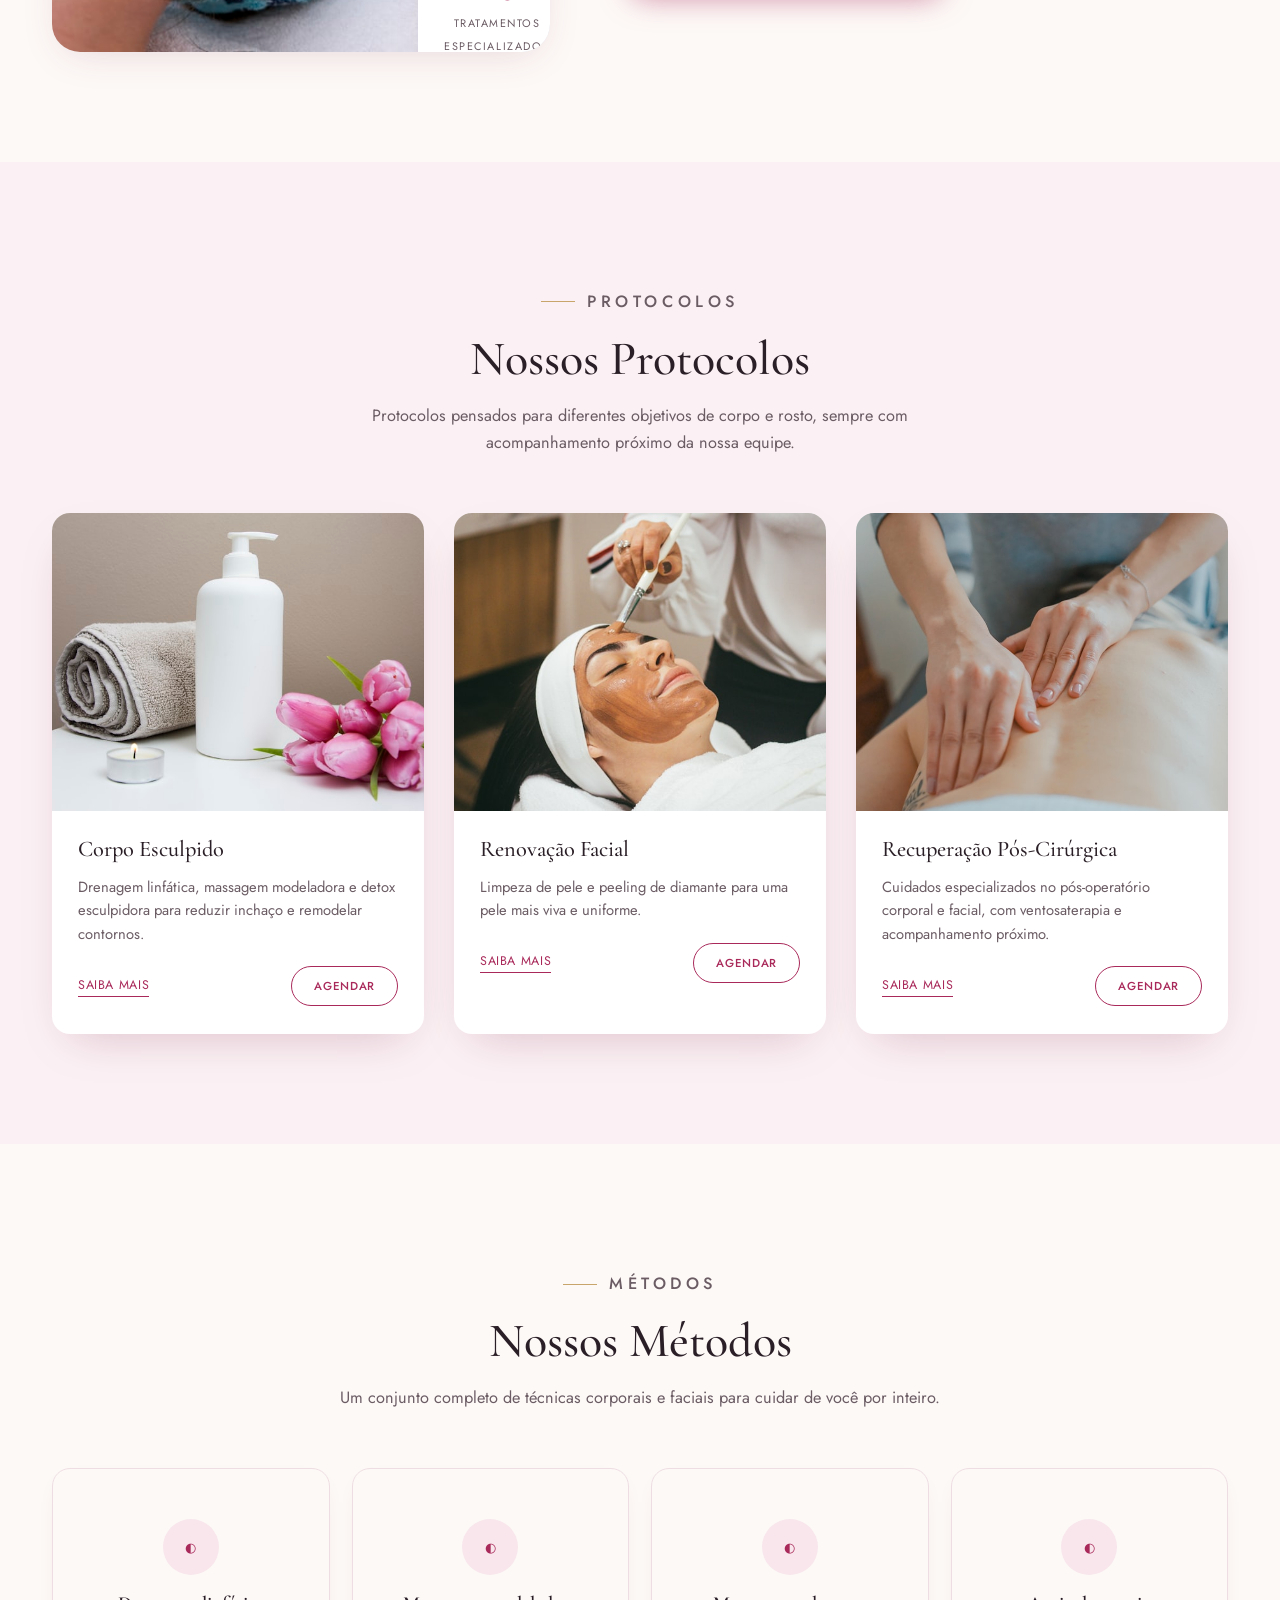
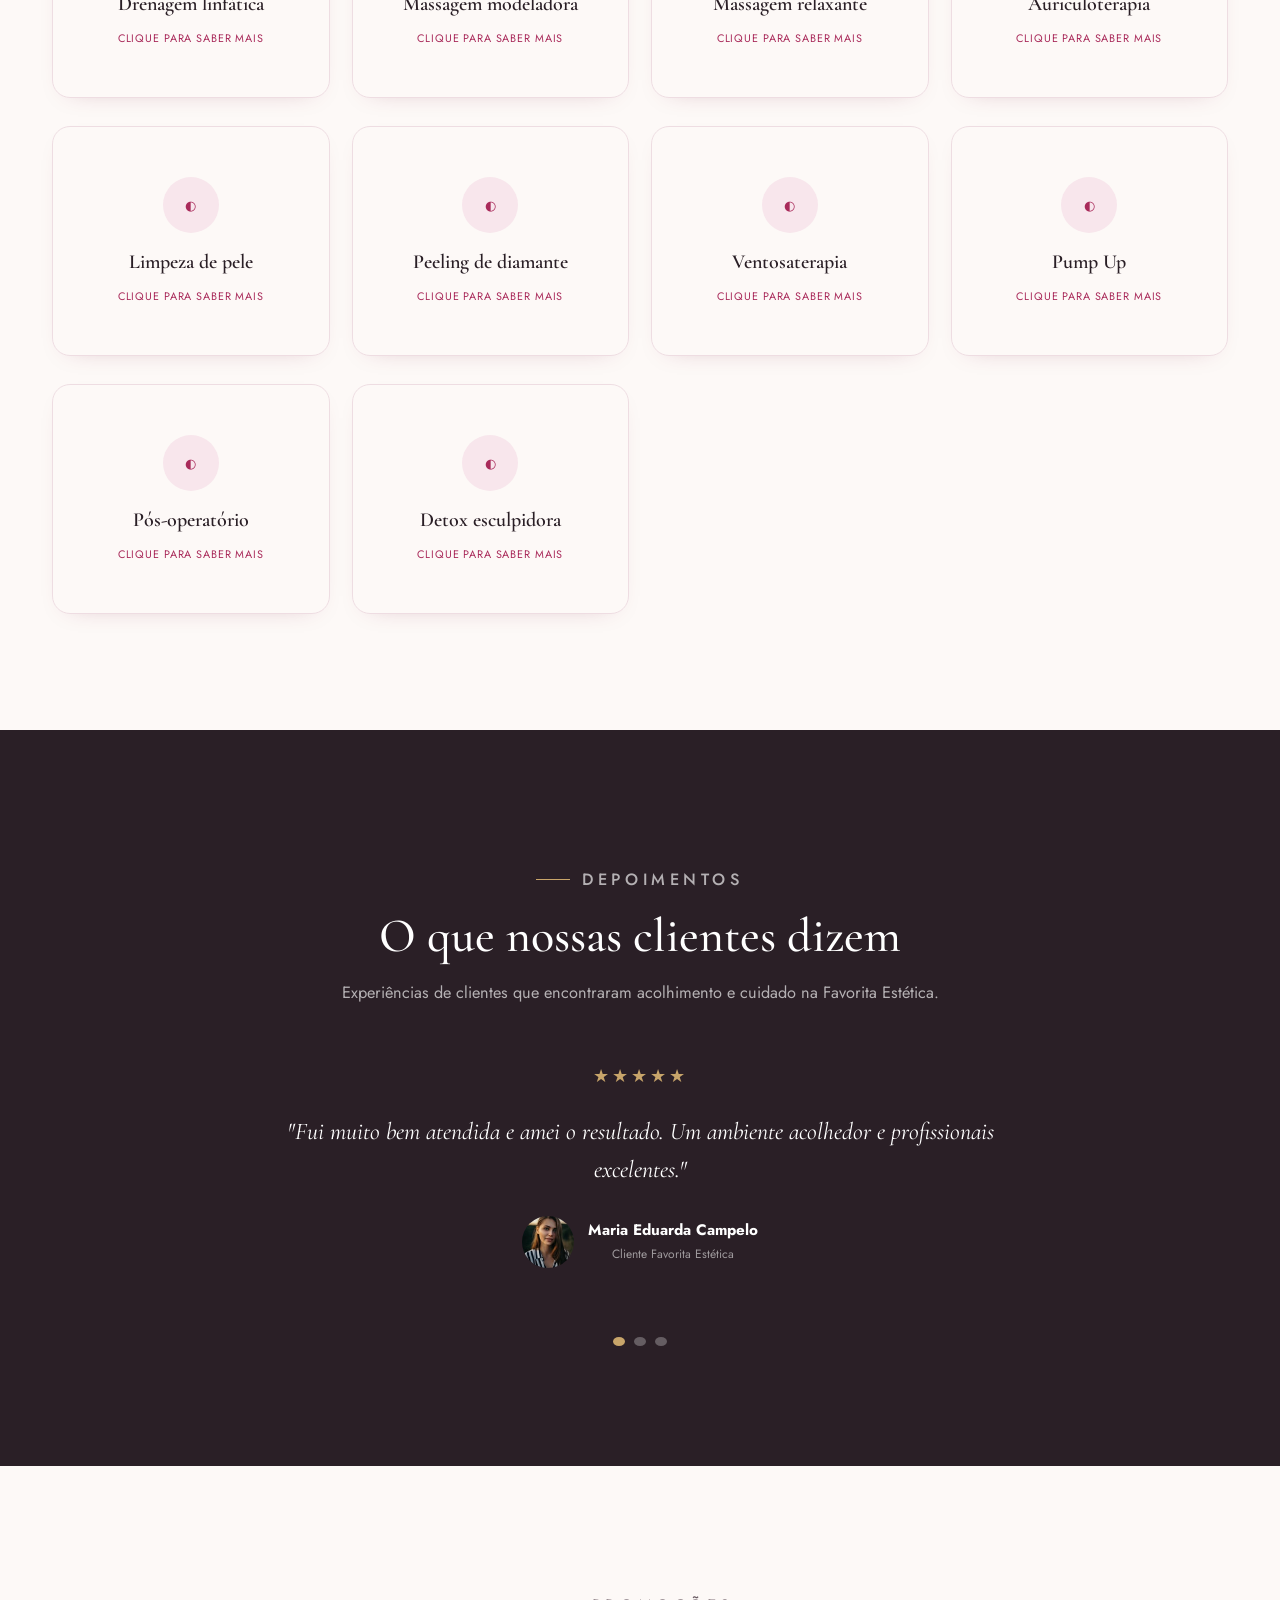
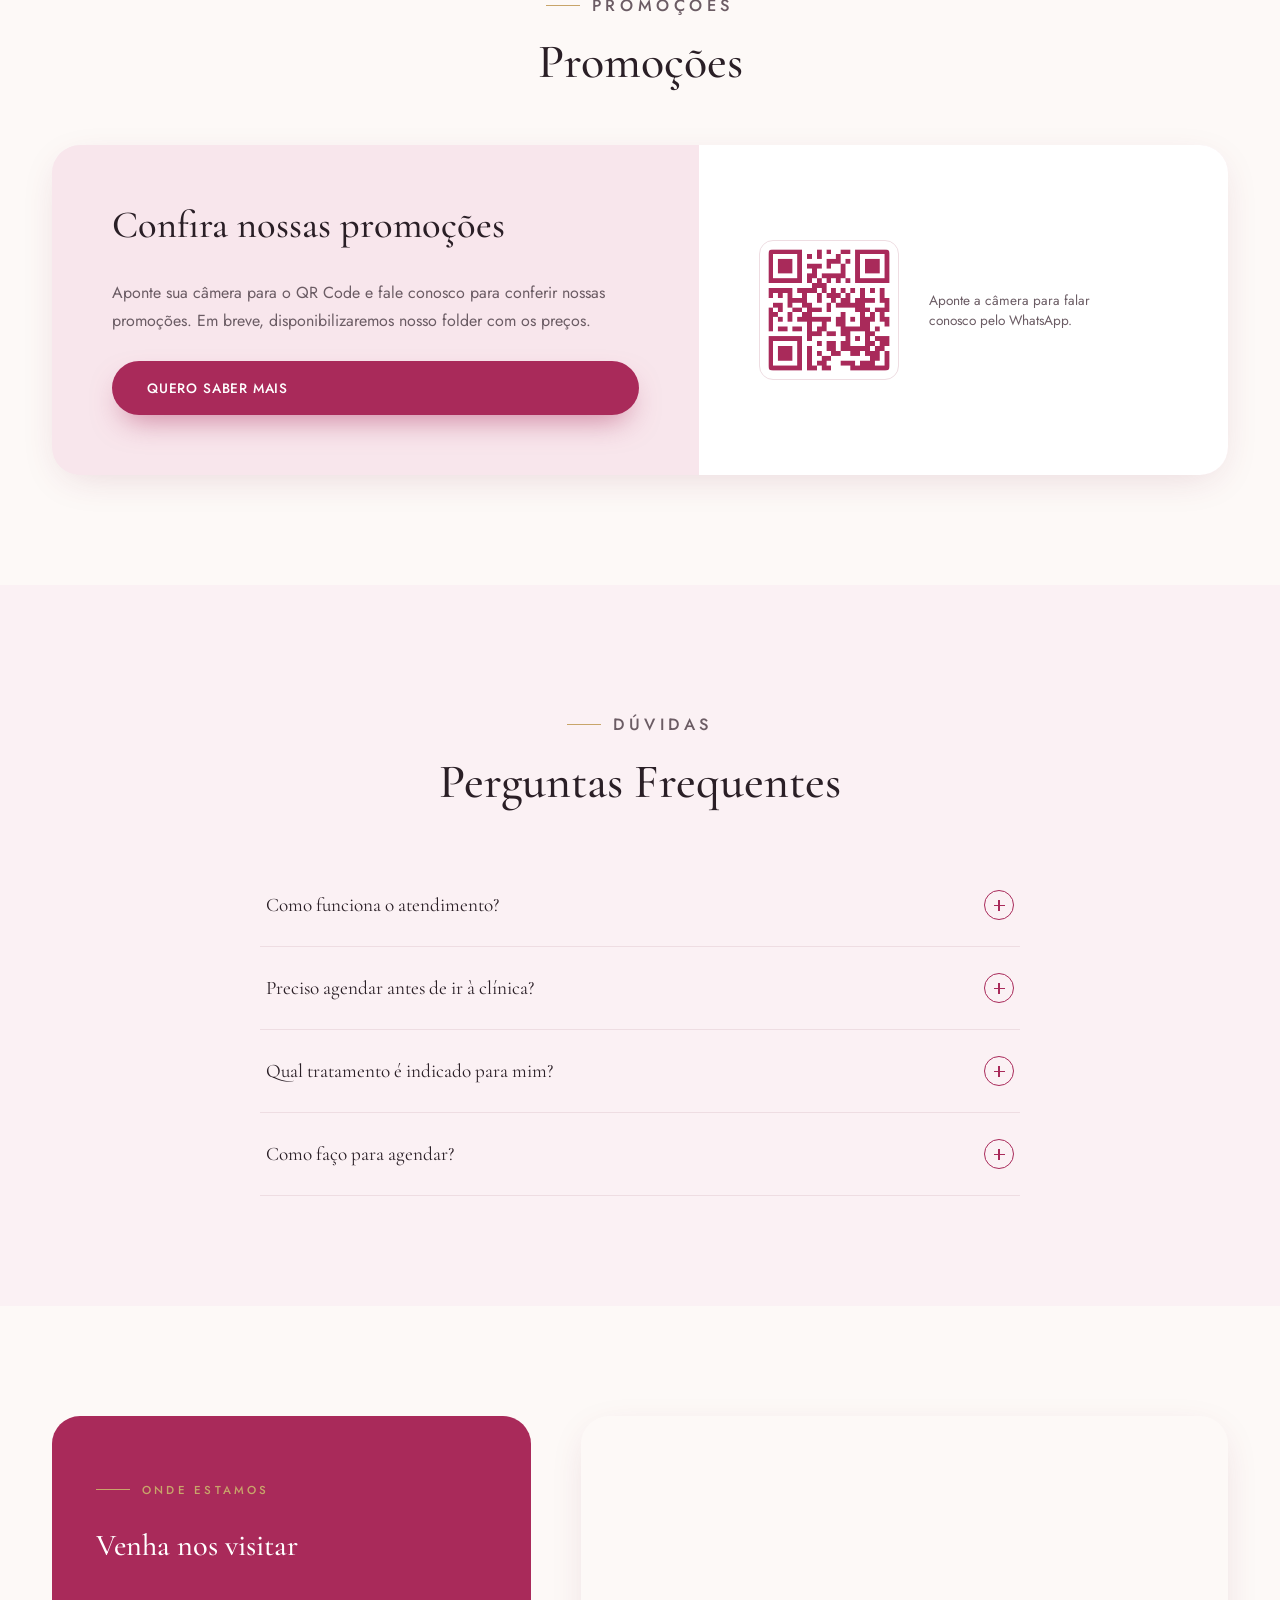
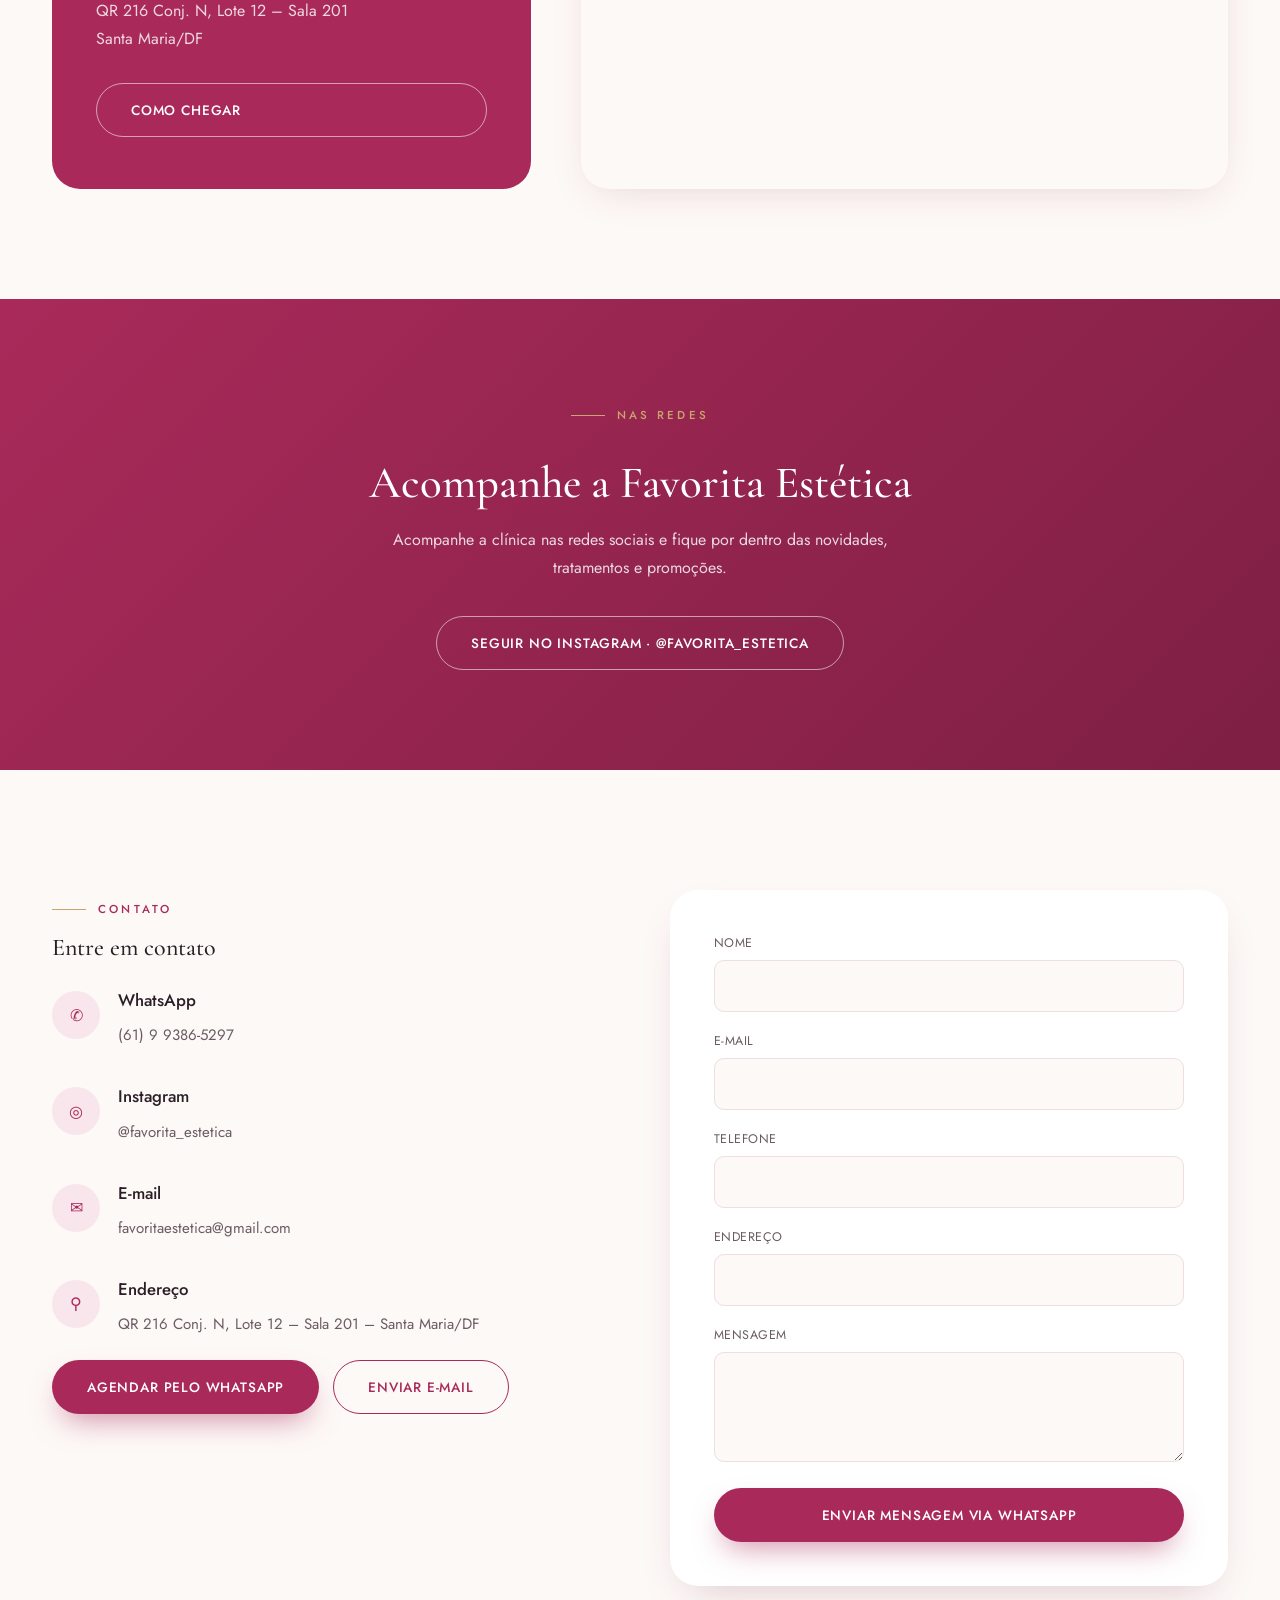
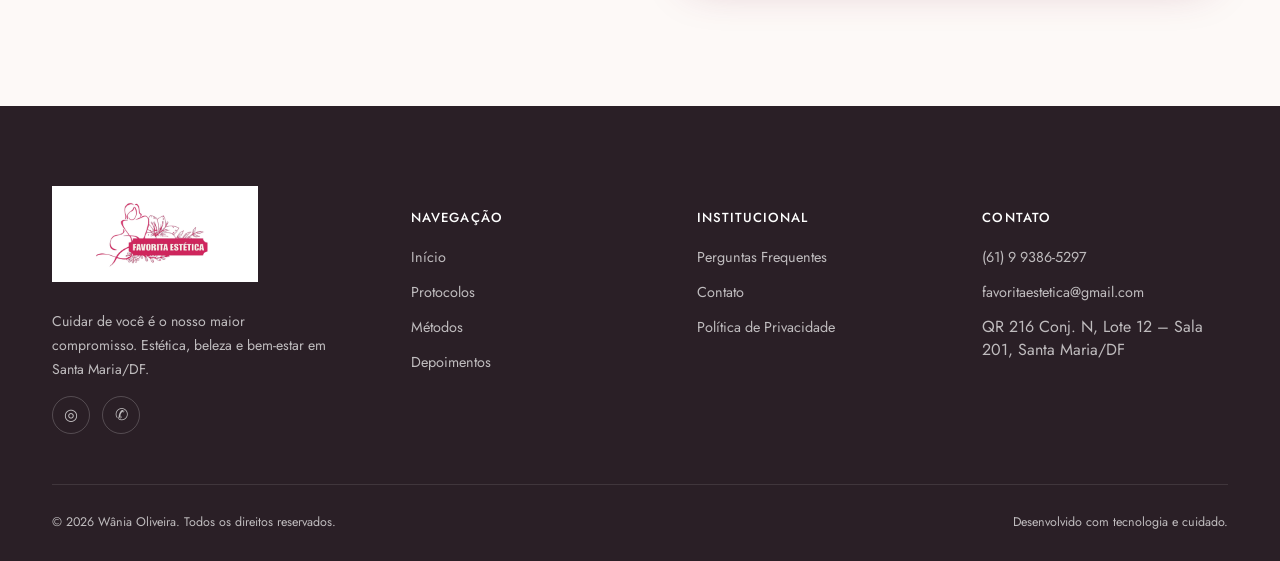
==== commit d3cf5bb4: "Atualiza texto da seção de promoções Co-authored-by: Copilot <223556219+Copilot@users.noreply.github" ====
--- a/index.html
+++ b/index.html
@@ -224,13 +224,13 @@
     </div>
     <div class="promo-card">
       <div class="promo-info">
-        <h3>Condições especiais este mês</h3>
-        <p>Espaço reservado para a promoção vigente da clínica. Substitua este texto e a imagem ao lado pela campanha atual — mantenha as pastas <code>images/promocoes/</code> organizadas para facilitar futuras trocas.</p>
+        <h3>Confira nossas promoções</h3>
+        <p>Aponte sua câmera para o QR Code e fale conosco para conferir nossas promoções. Em breve, disponibilizaremos nosso folder com os preços.</p>
         <a class="btn btn-primary" href="https://wa.me/5561993865297?text=Ol%C3%A1!%20Vi%20a%20promo%C3%A7%C3%A3o%20da%20Favorita%20Est%C3%A9tica%20no%20site%20e%20gostaria%20de%20saber%20mais." target="_blank" rel="noopener noreferrer">Quero saber mais</a>
       </div>
       <div class="promo-qr">
         <img src="images/local/qr-whatsapp.png" alt="QR Code para contato via WhatsApp com a Favorita Estética">
-        <span>Aponte a câmera do seu celular e fale conosco!</span>
+        <span>Aponte a câmera para falar conosco pelo WhatsApp.</span>
       </div>
     </div>
   </div>
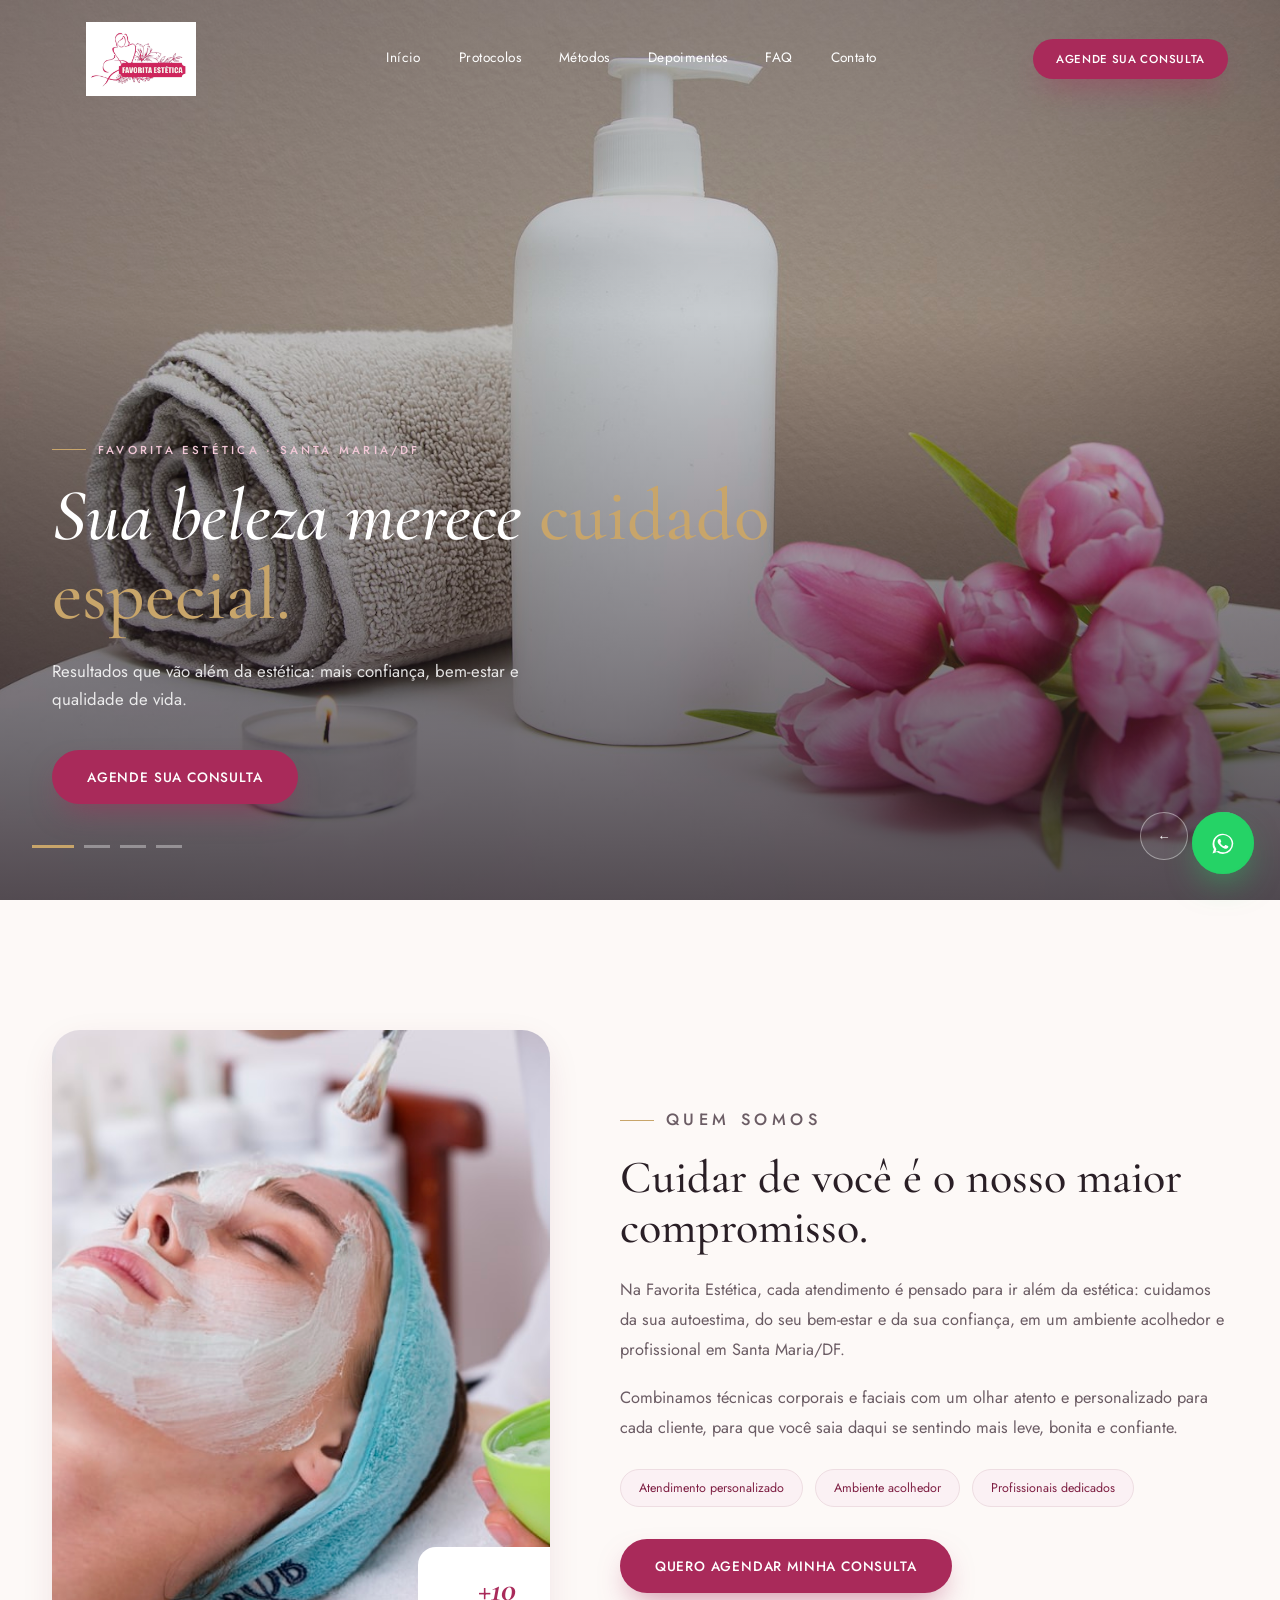
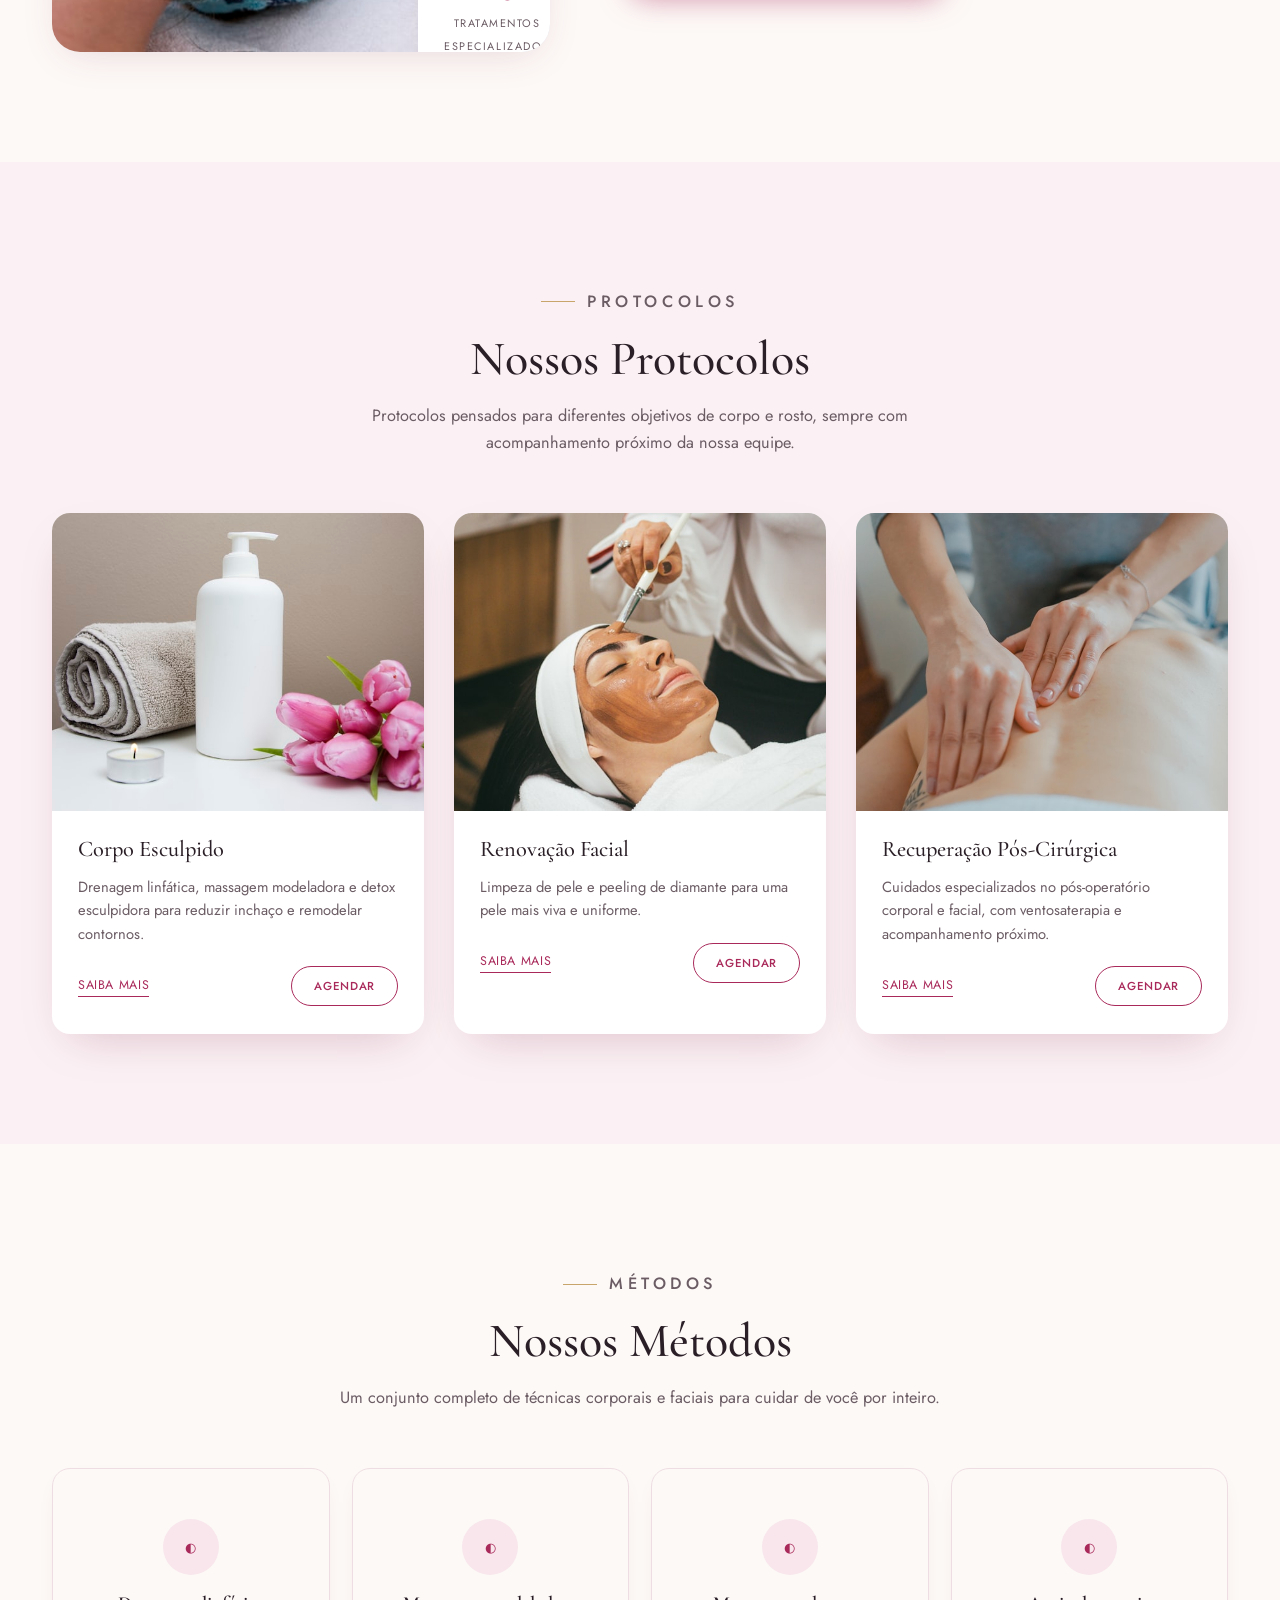
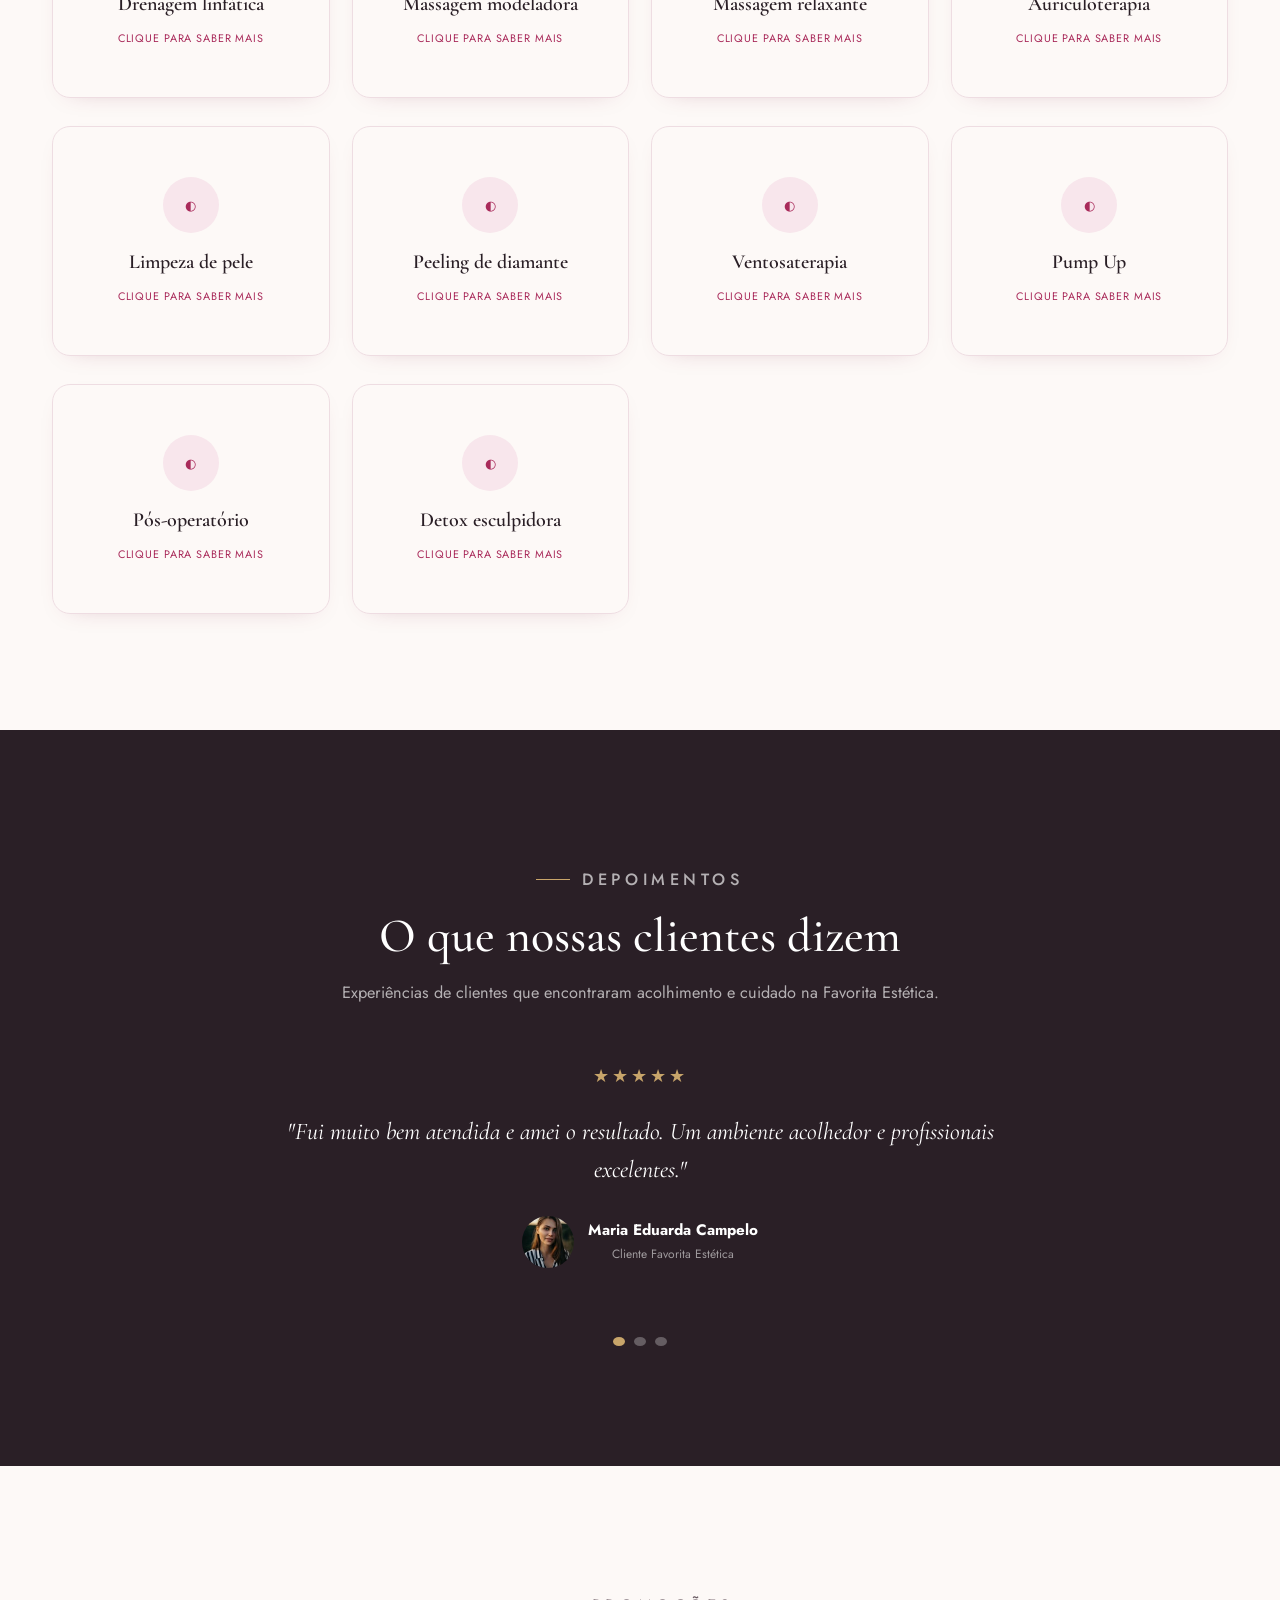
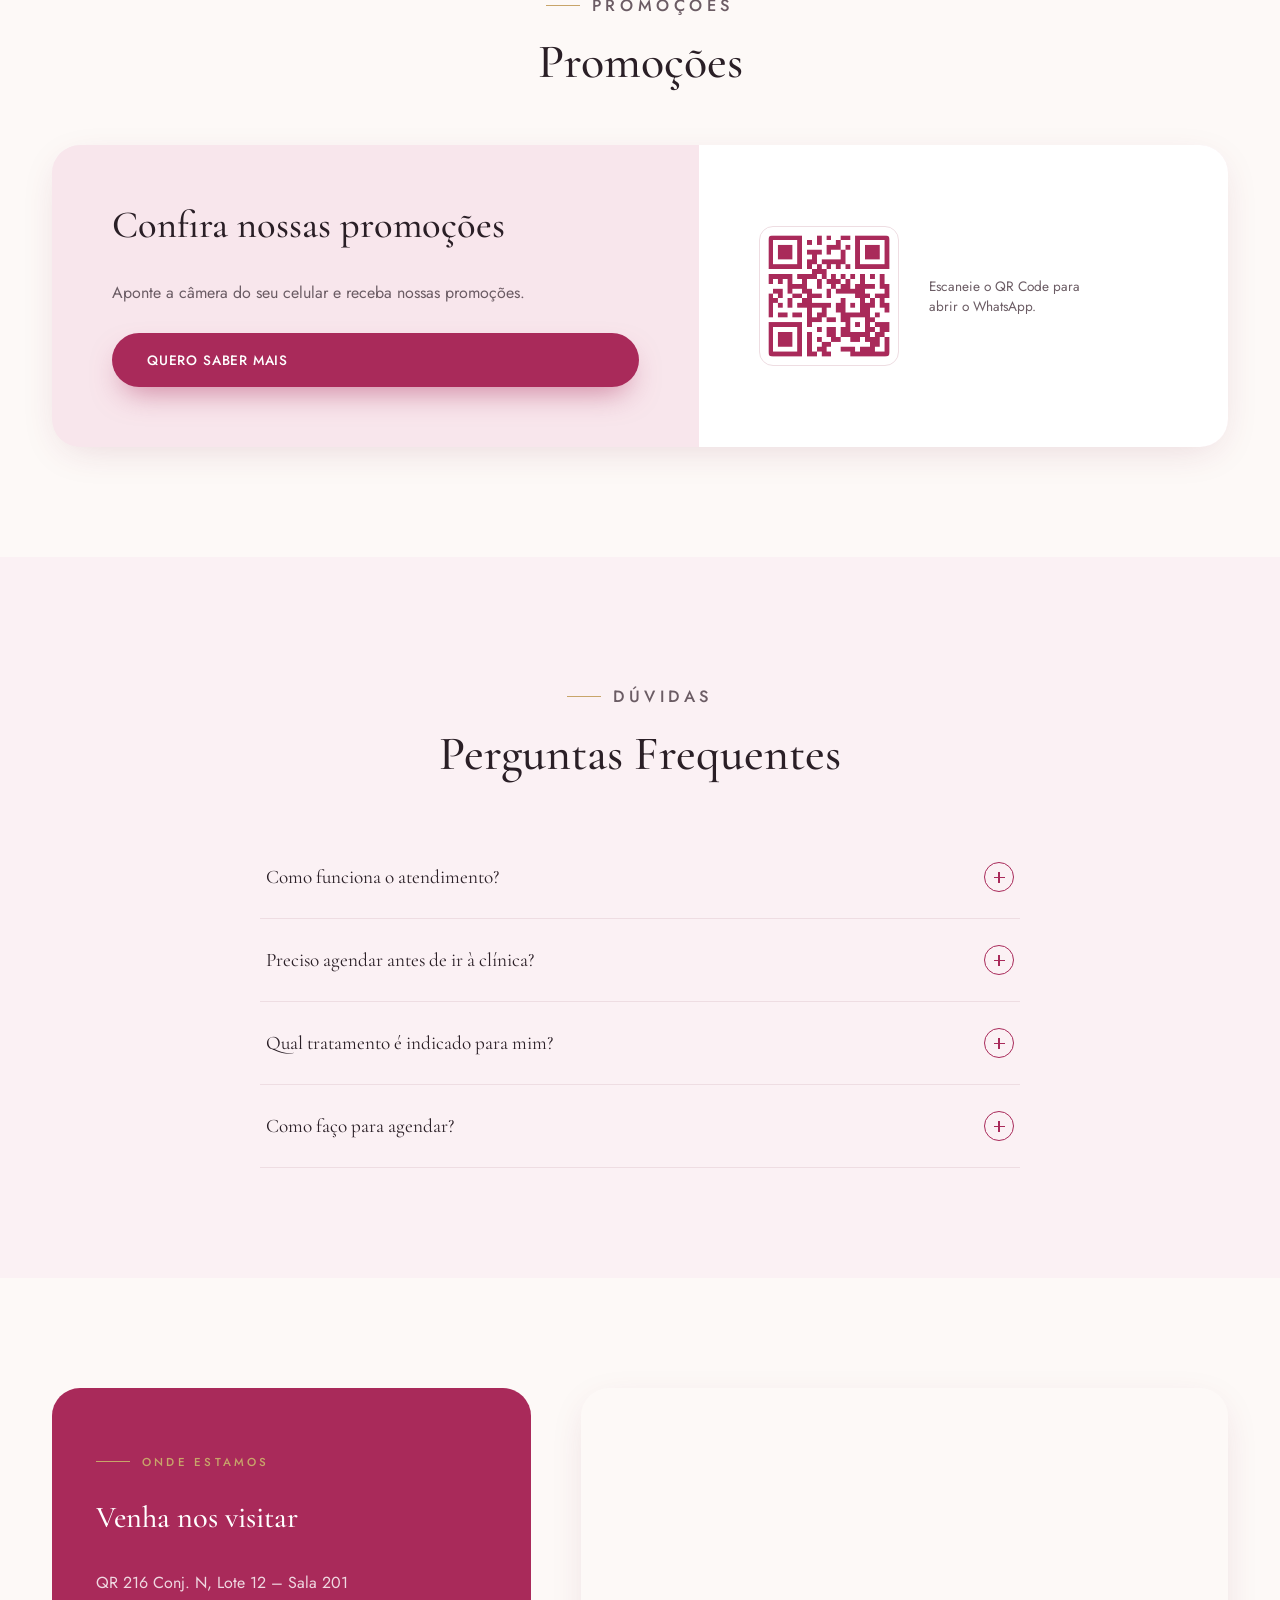
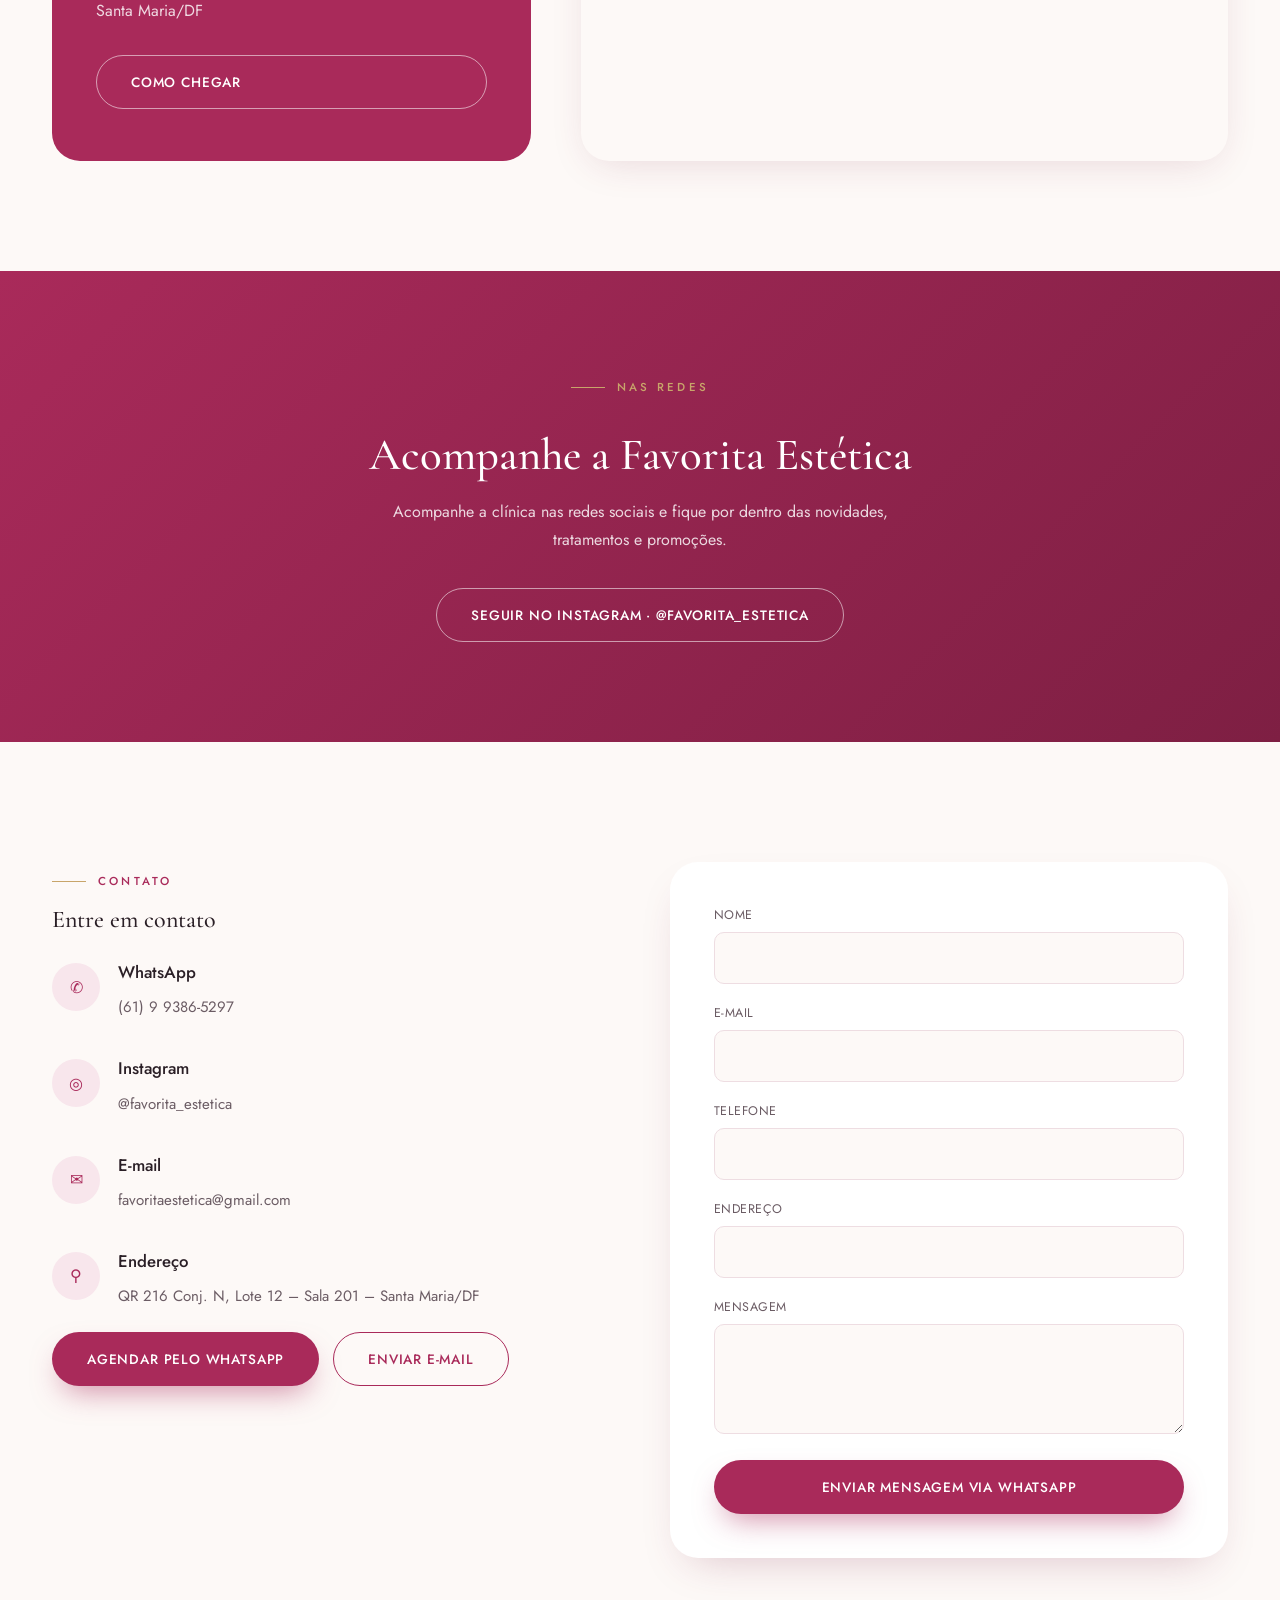
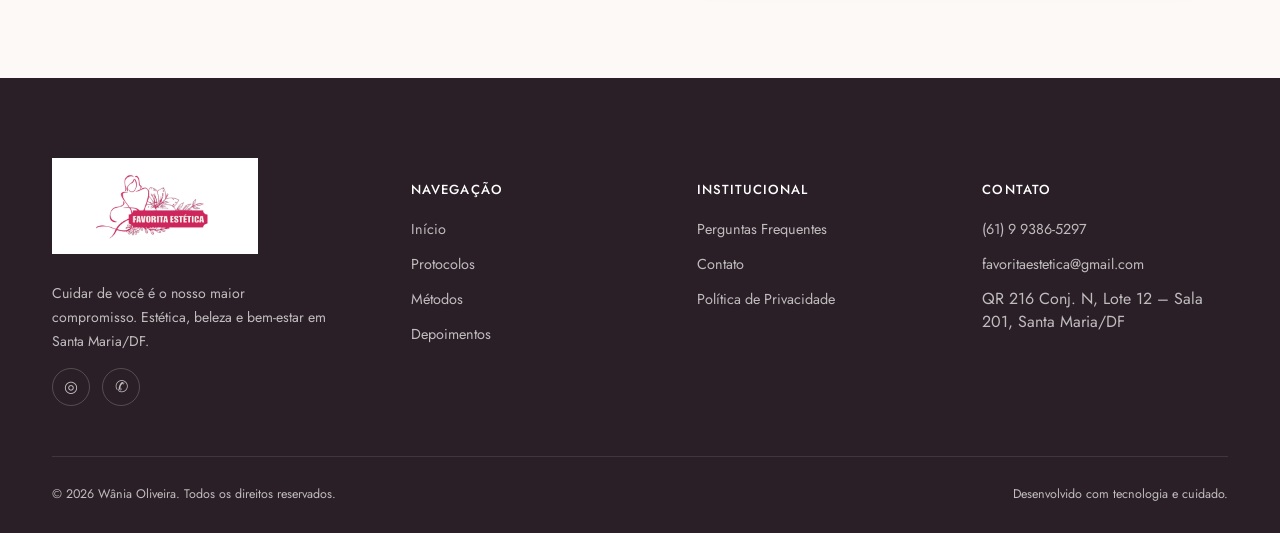
==== commit dffd62cb: "Simplifica chamada das promoções Co-authored-by: Copilot <223556219+Copilot@users.noreply.github.com" ====
--- a/index.html
+++ b/index.html
@@ -225,12 +225,12 @@
     <div class="promo-card">
       <div class="promo-info">
         <h3>Confira nossas promoções</h3>
-        <p>Aponte sua câmera para o QR Code e fale conosco para conferir nossas promoções. Em breve, disponibilizaremos nosso folder com os preços.</p>
+        <p>Aponte a câmera do seu celular e receba nossas promoções.</p>
         <a class="btn btn-primary" href="https://wa.me/5561993865297?text=Ol%C3%A1!%20Vi%20a%20promo%C3%A7%C3%A3o%20da%20Favorita%20Est%C3%A9tica%20no%20site%20e%20gostaria%20de%20saber%20mais." target="_blank" rel="noopener noreferrer">Quero saber mais</a>
       </div>
       <div class="promo-qr">
         <img src="images/local/qr-whatsapp.png" alt="QR Code para contato via WhatsApp com a Favorita Estética">
-        <span>Aponte a câmera para falar conosco pelo WhatsApp.</span>
+        <span>Escaneie o QR Code para abrir o WhatsApp.</span>
       </div>
     </div>
   </div>
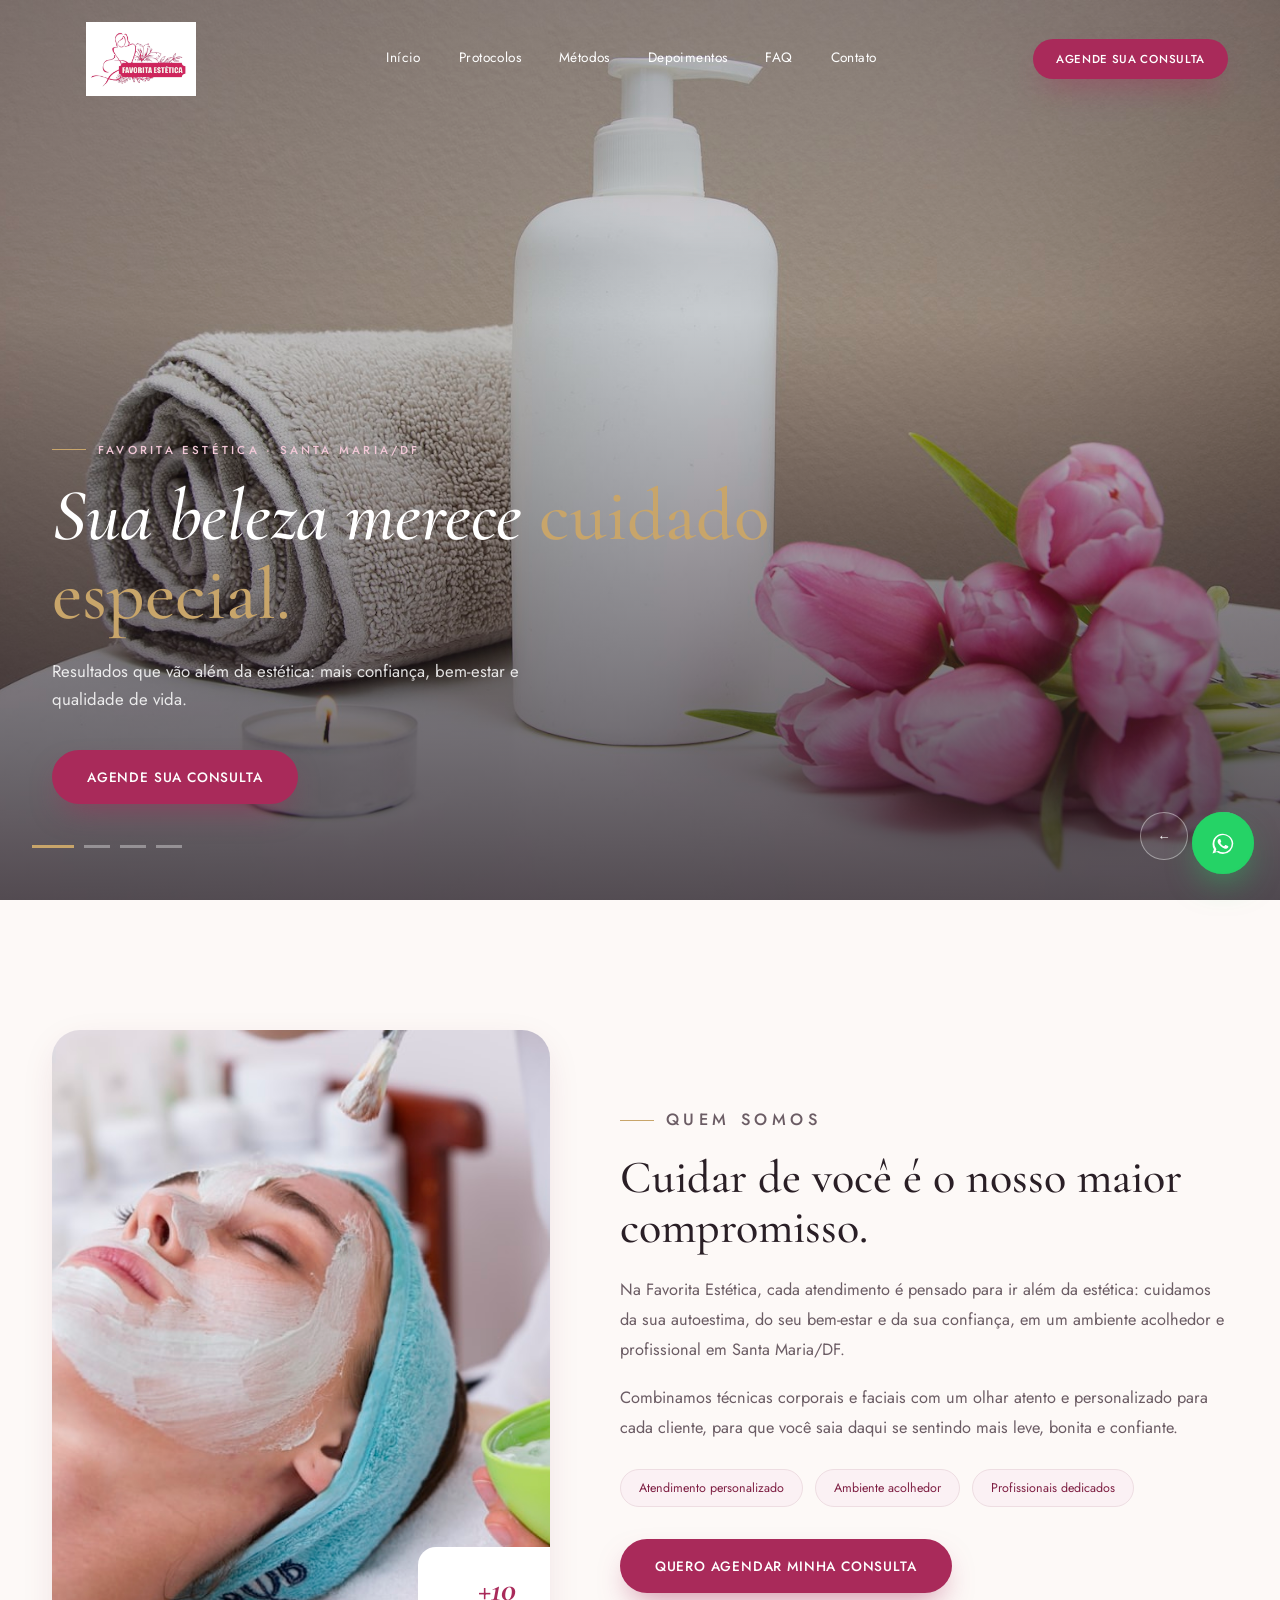
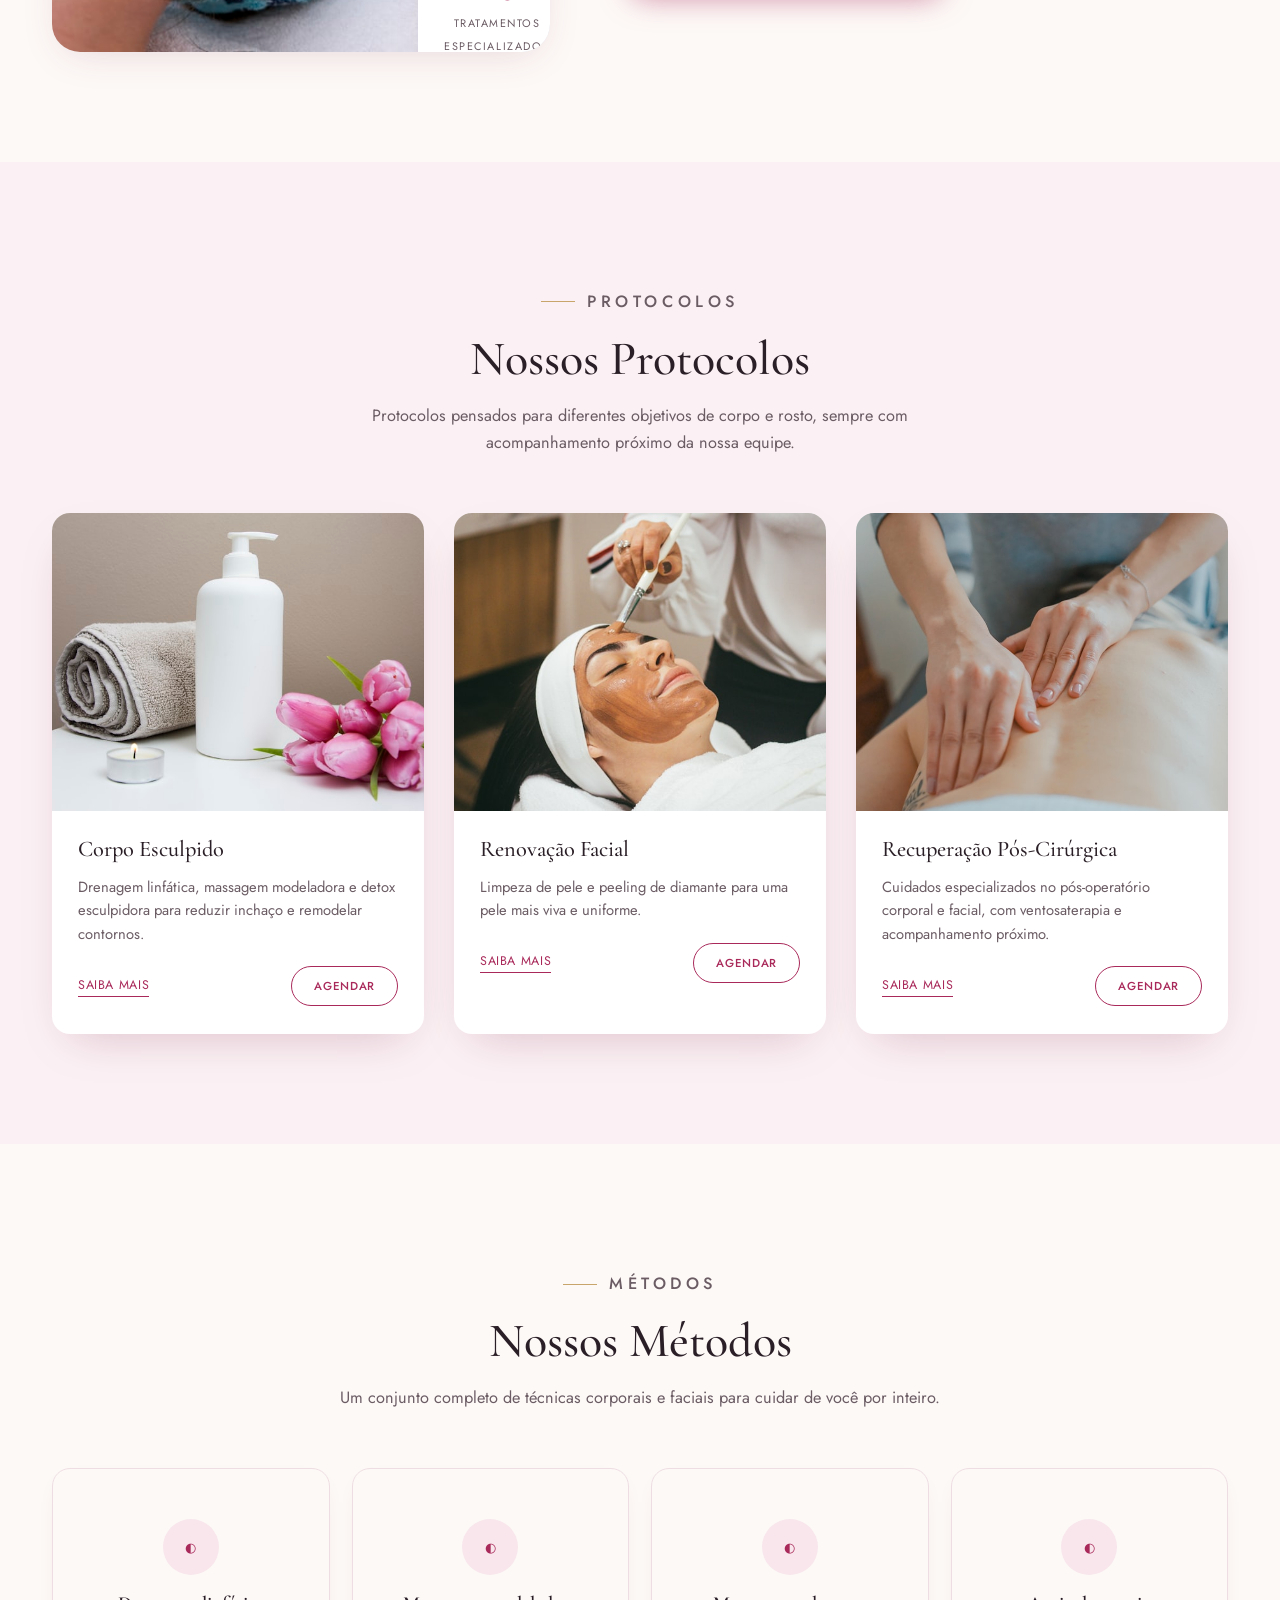
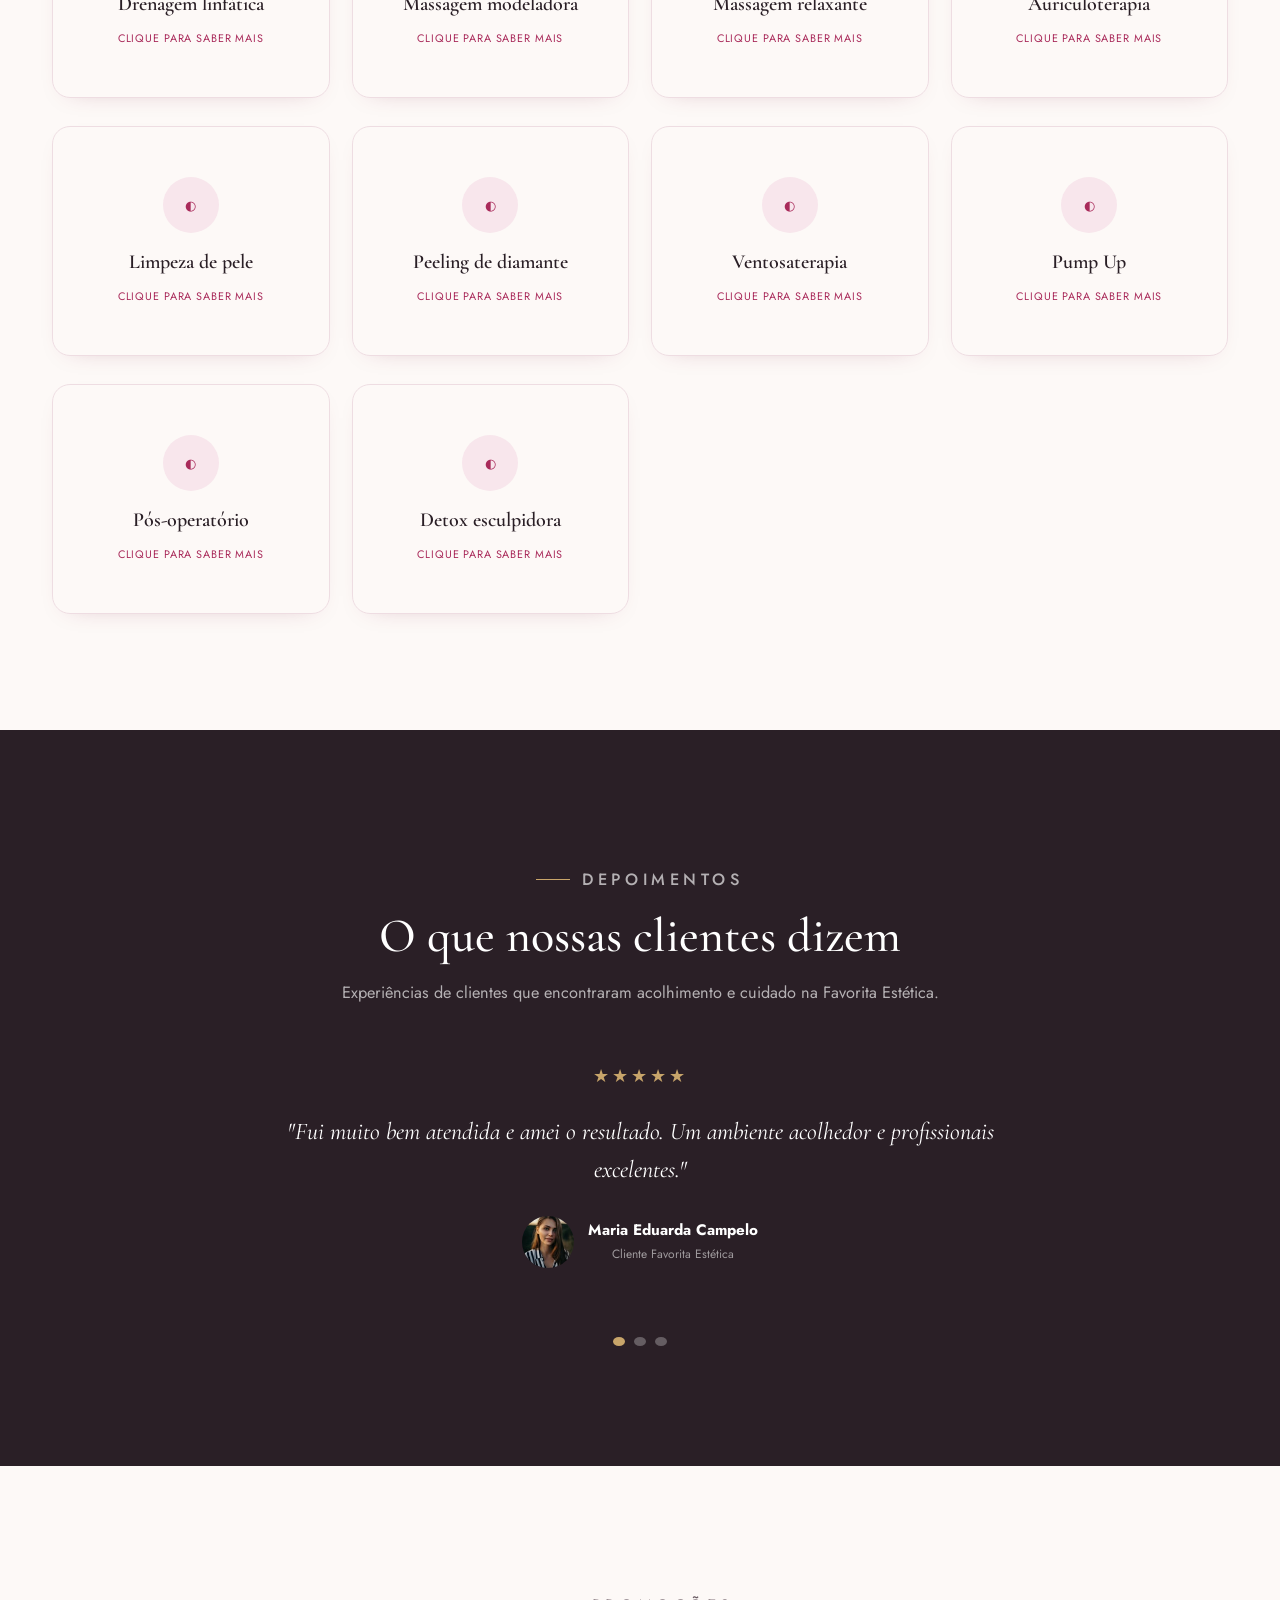
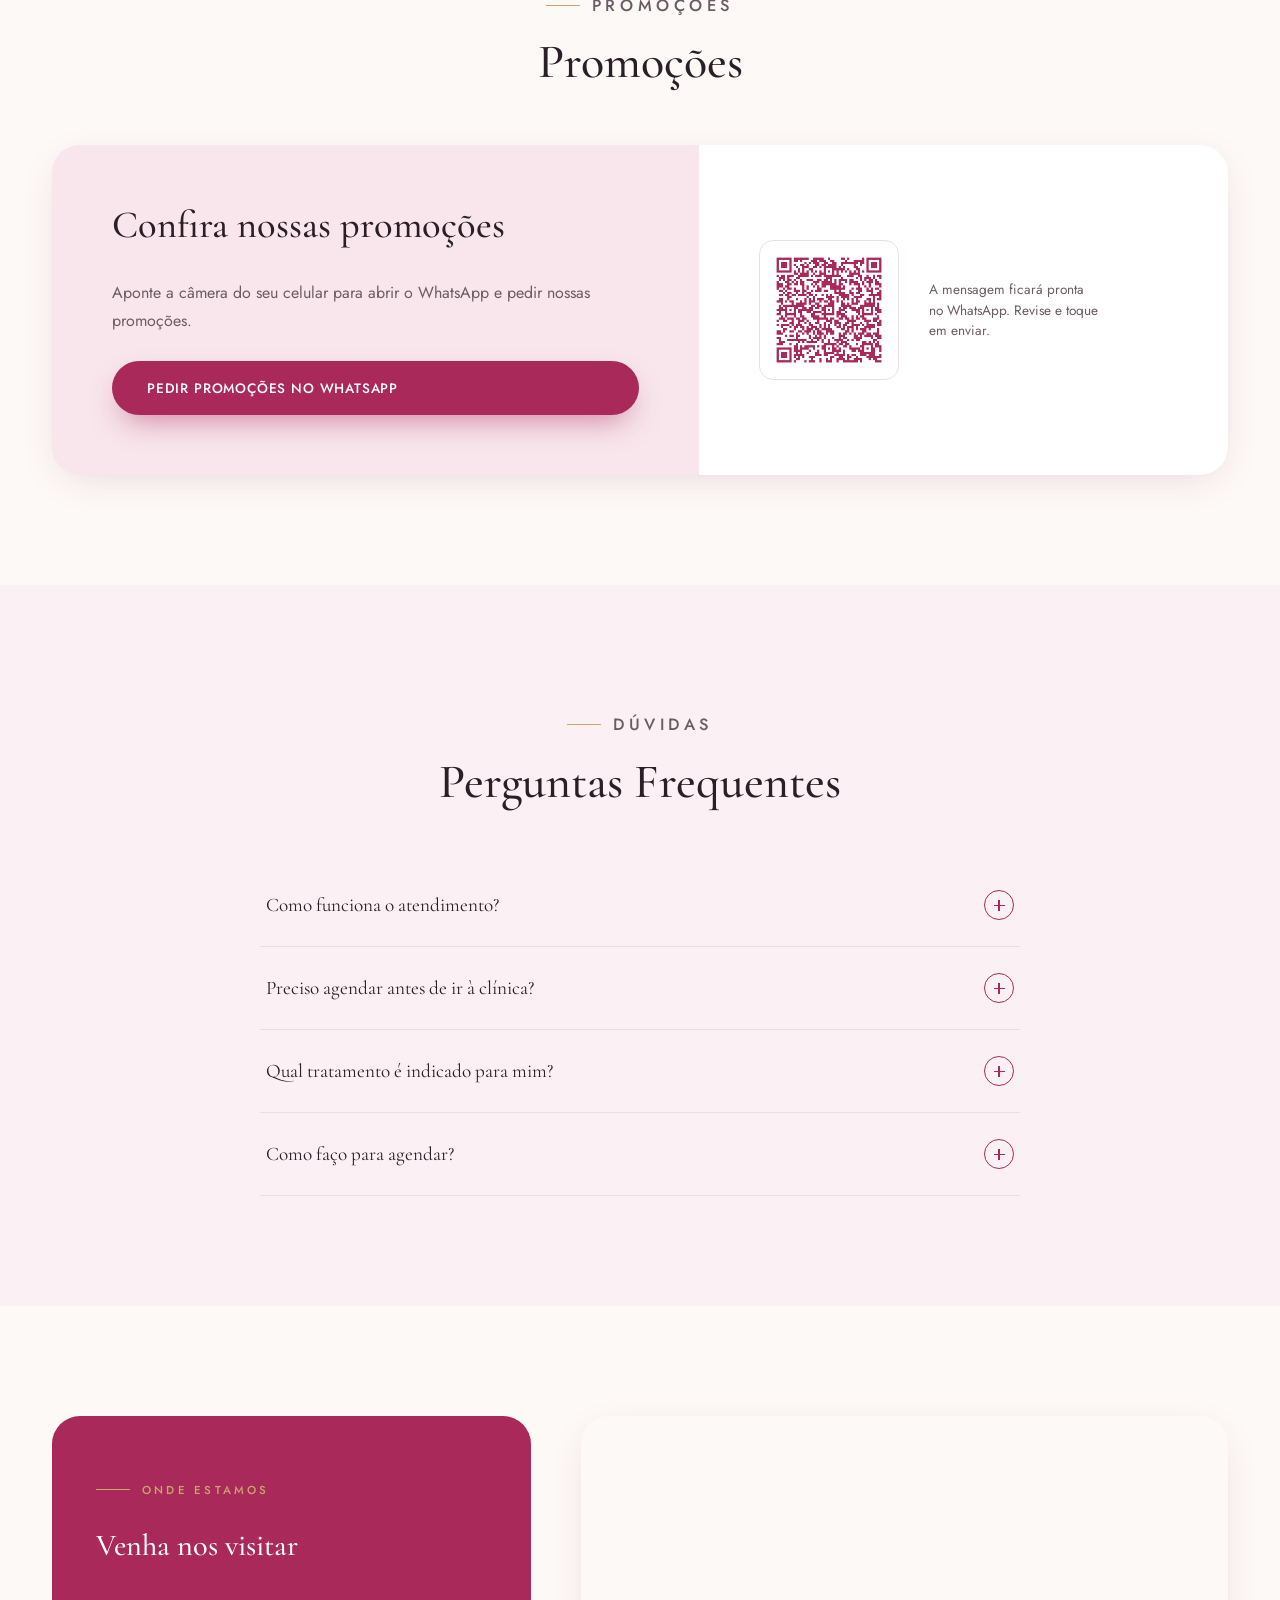
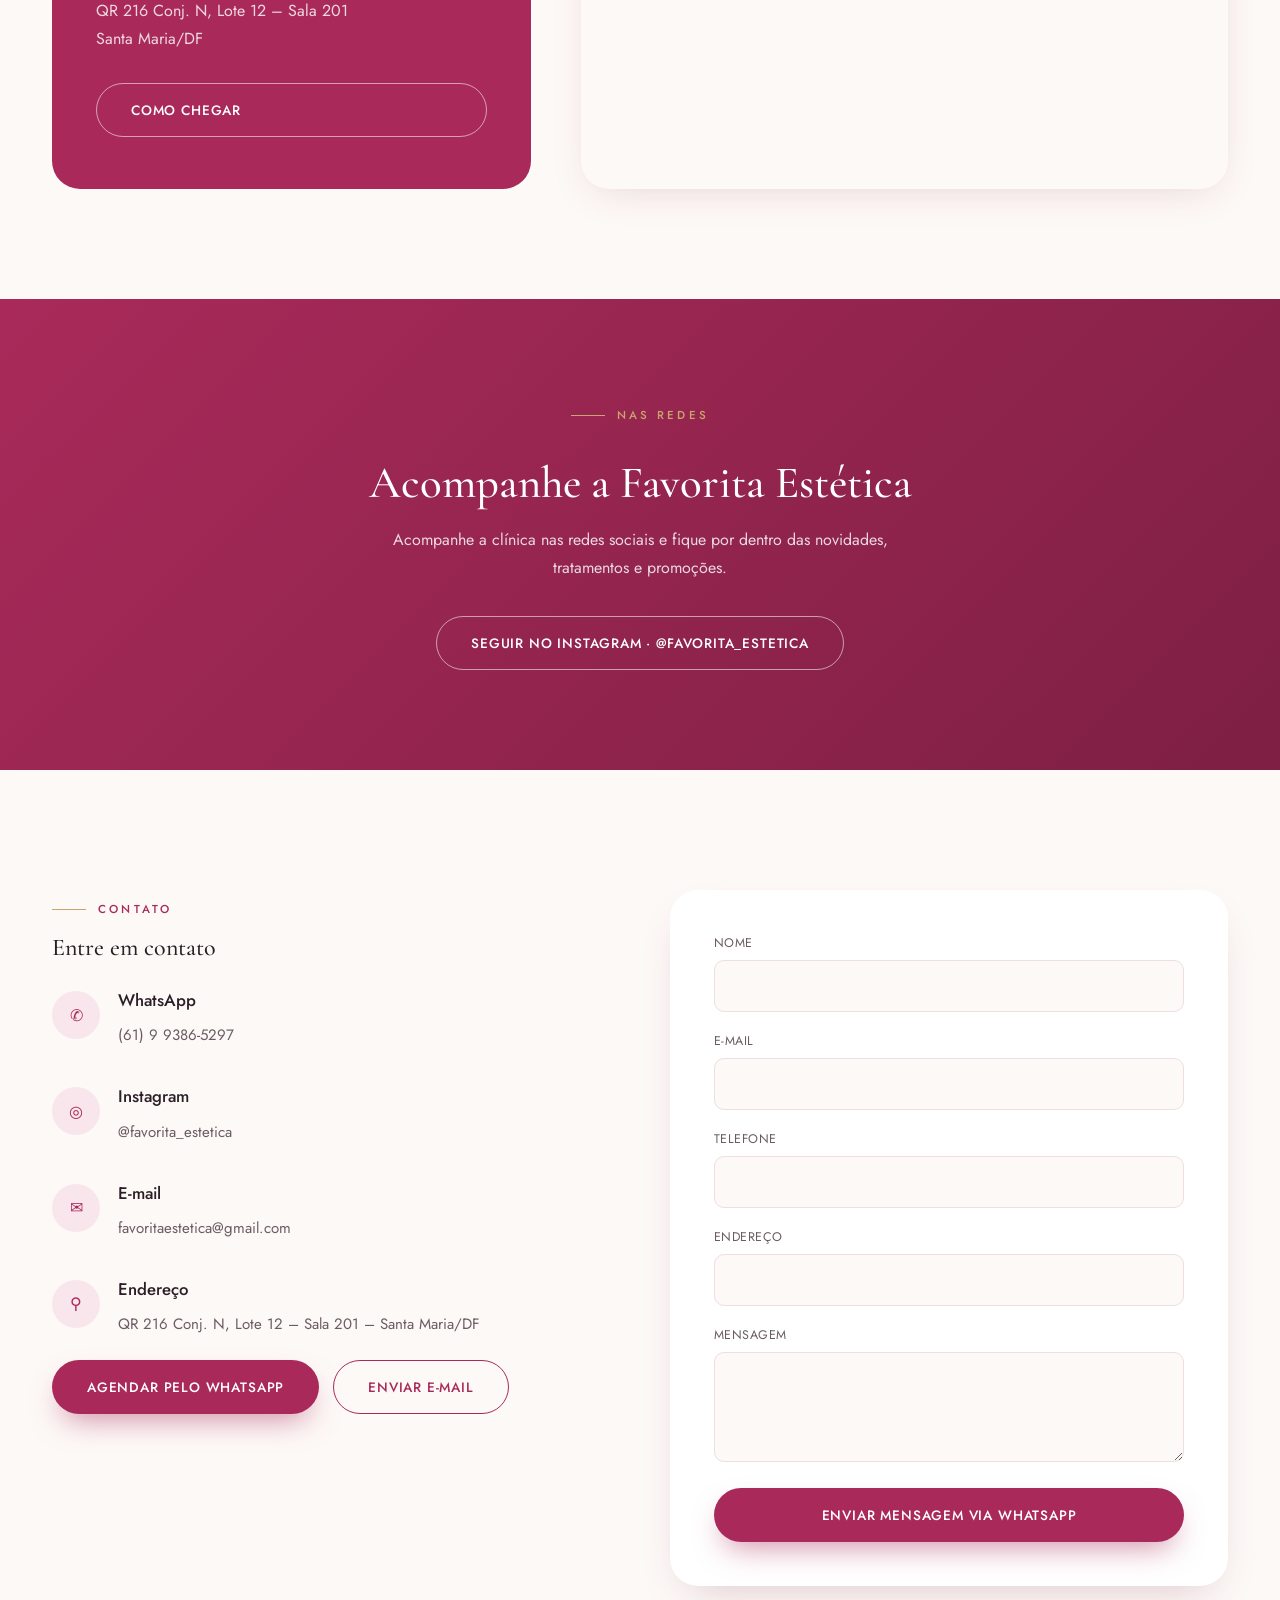
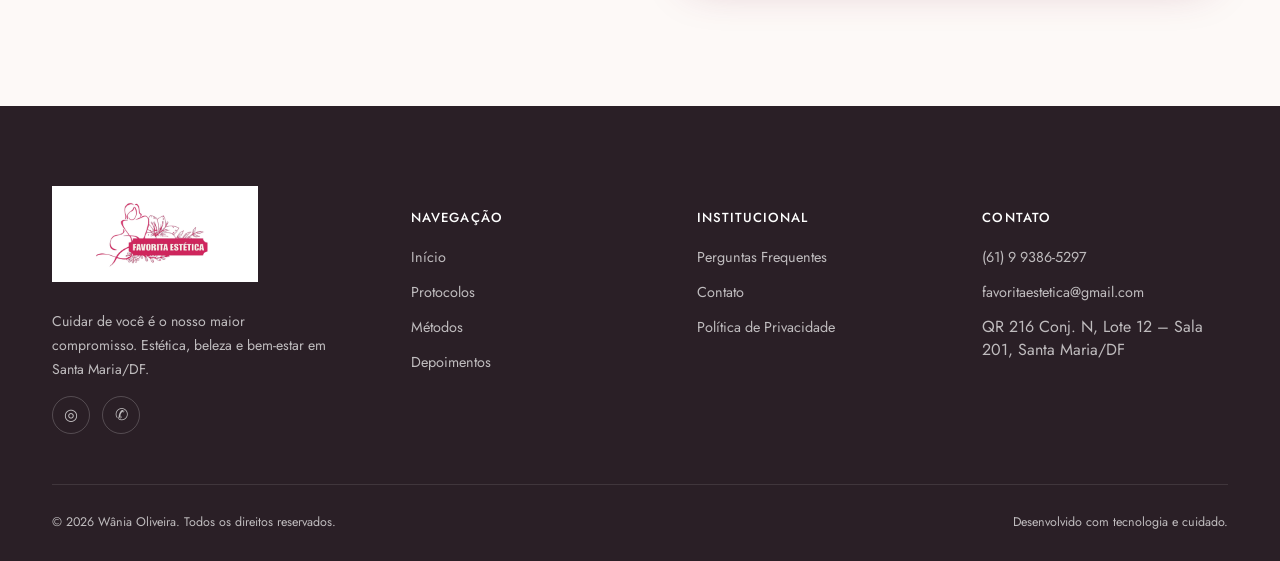
==== commit 7671e78c: "Prepara pedido de promoções pelo WhatsApp Co-authored-by: Copilot <223556219+Copilot@users.noreply.g" ====
--- a/index.html
+++ b/index.html
@@ -225,12 +225,12 @@
     <div class="promo-card">
       <div class="promo-info">
         <h3>Confira nossas promoções</h3>
-        <p>Aponte a câmera do seu celular e receba nossas promoções.</p>
-        <a class="btn btn-primary" href="https://wa.me/5561993865297?text=Ol%C3%A1!%20Vi%20a%20promo%C3%A7%C3%A3o%20da%20Favorita%20Est%C3%A9tica%20no%20site%20e%20gostaria%20de%20saber%20mais." target="_blank" rel="noopener noreferrer">Quero saber mais</a>
+        <p>Aponte a câmera do seu celular para abrir o WhatsApp e pedir nossas promoções.</p>
+        <a class="btn btn-primary" href="https://wa.me/5561993865297?text=Ol%C3%A1%21%20Gostaria%20de%20receber%20as%20promo%C3%A7%C3%B5es%20da%20Favorita%20Est%C3%A9tica." target="_blank" rel="noopener noreferrer">Pedir promoções no WhatsApp</a>
       </div>
       <div class="promo-qr">
-        <img src="images/local/qr-whatsapp.png" alt="QR Code para contato via WhatsApp com a Favorita Estética">
-        <span>Escaneie o QR Code para abrir o WhatsApp.</span>
+        <img src="images/local/qr-whatsapp.png" alt="QR Code para abrir o WhatsApp com uma mensagem sobre as promoções">
+        <span>A mensagem ficará pronta no WhatsApp. Revise e toque em enviar.</span>
       </div>
     </div>
   </div>
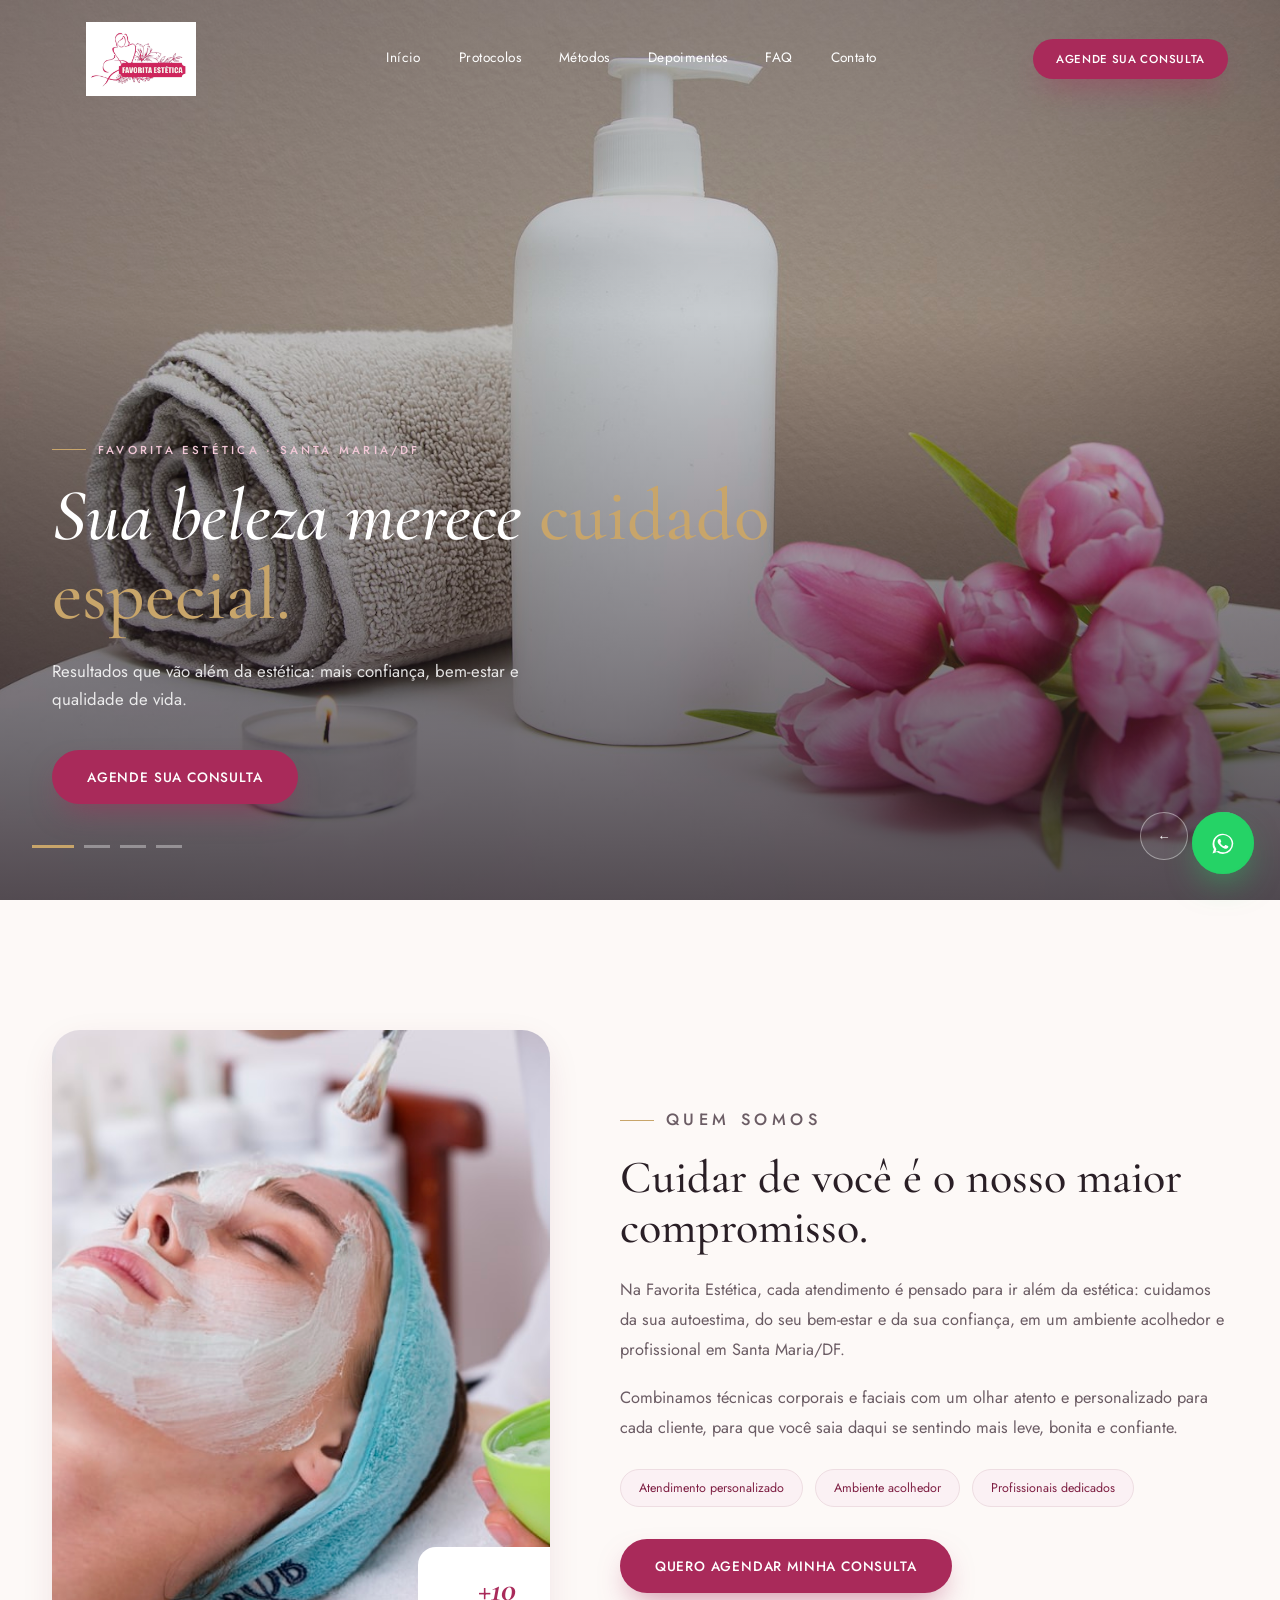
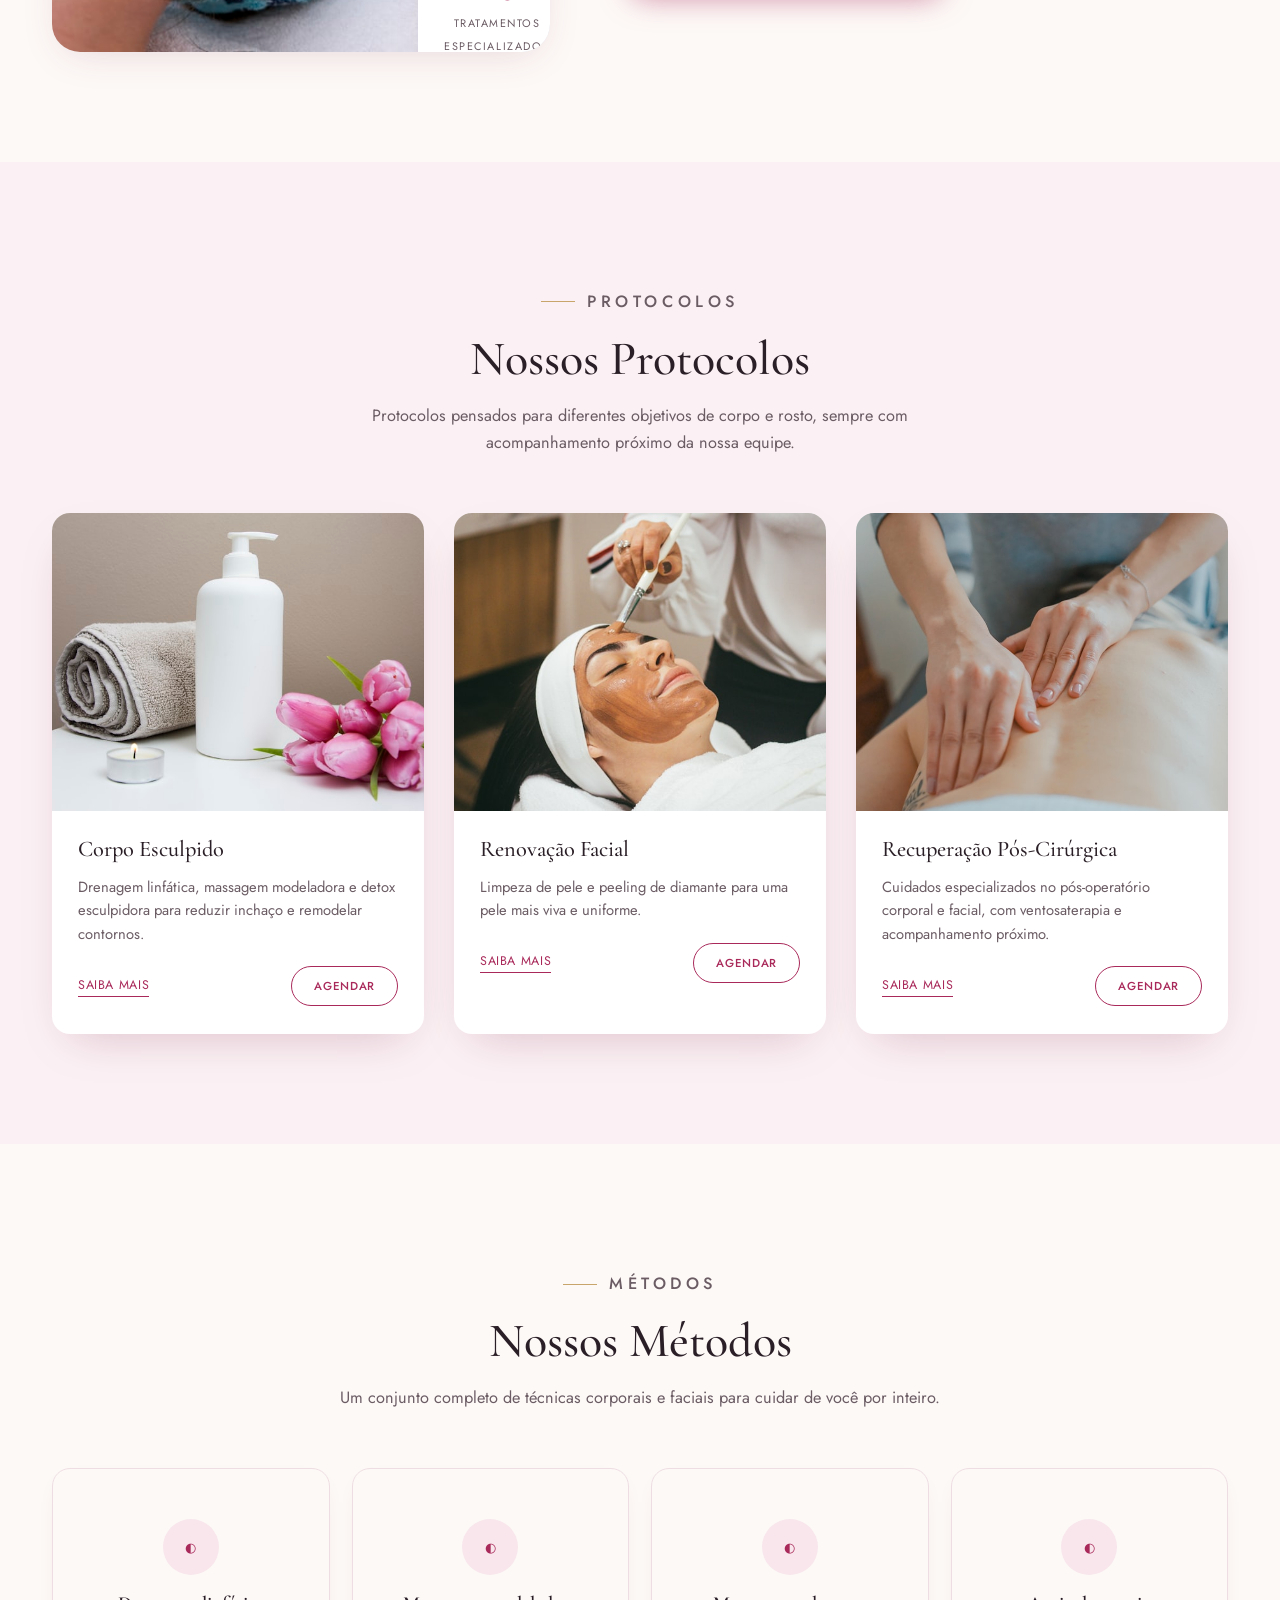
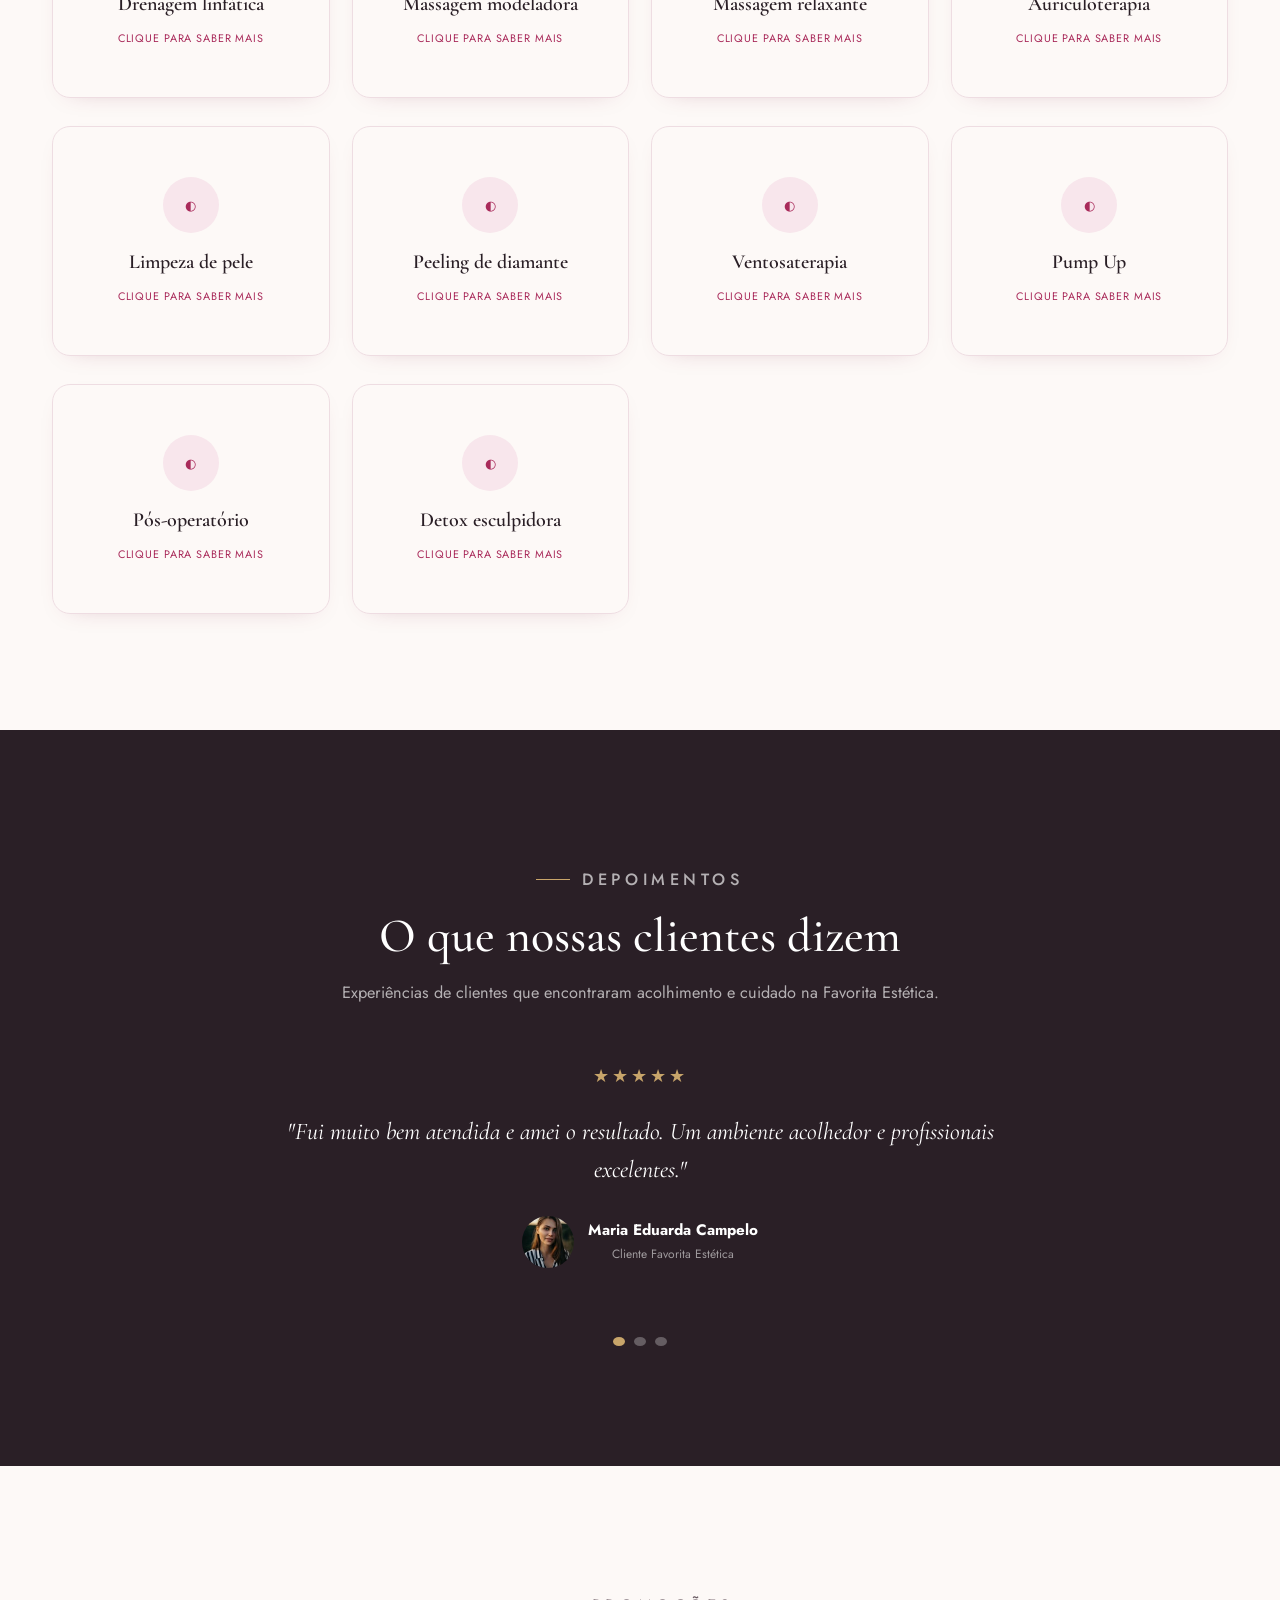
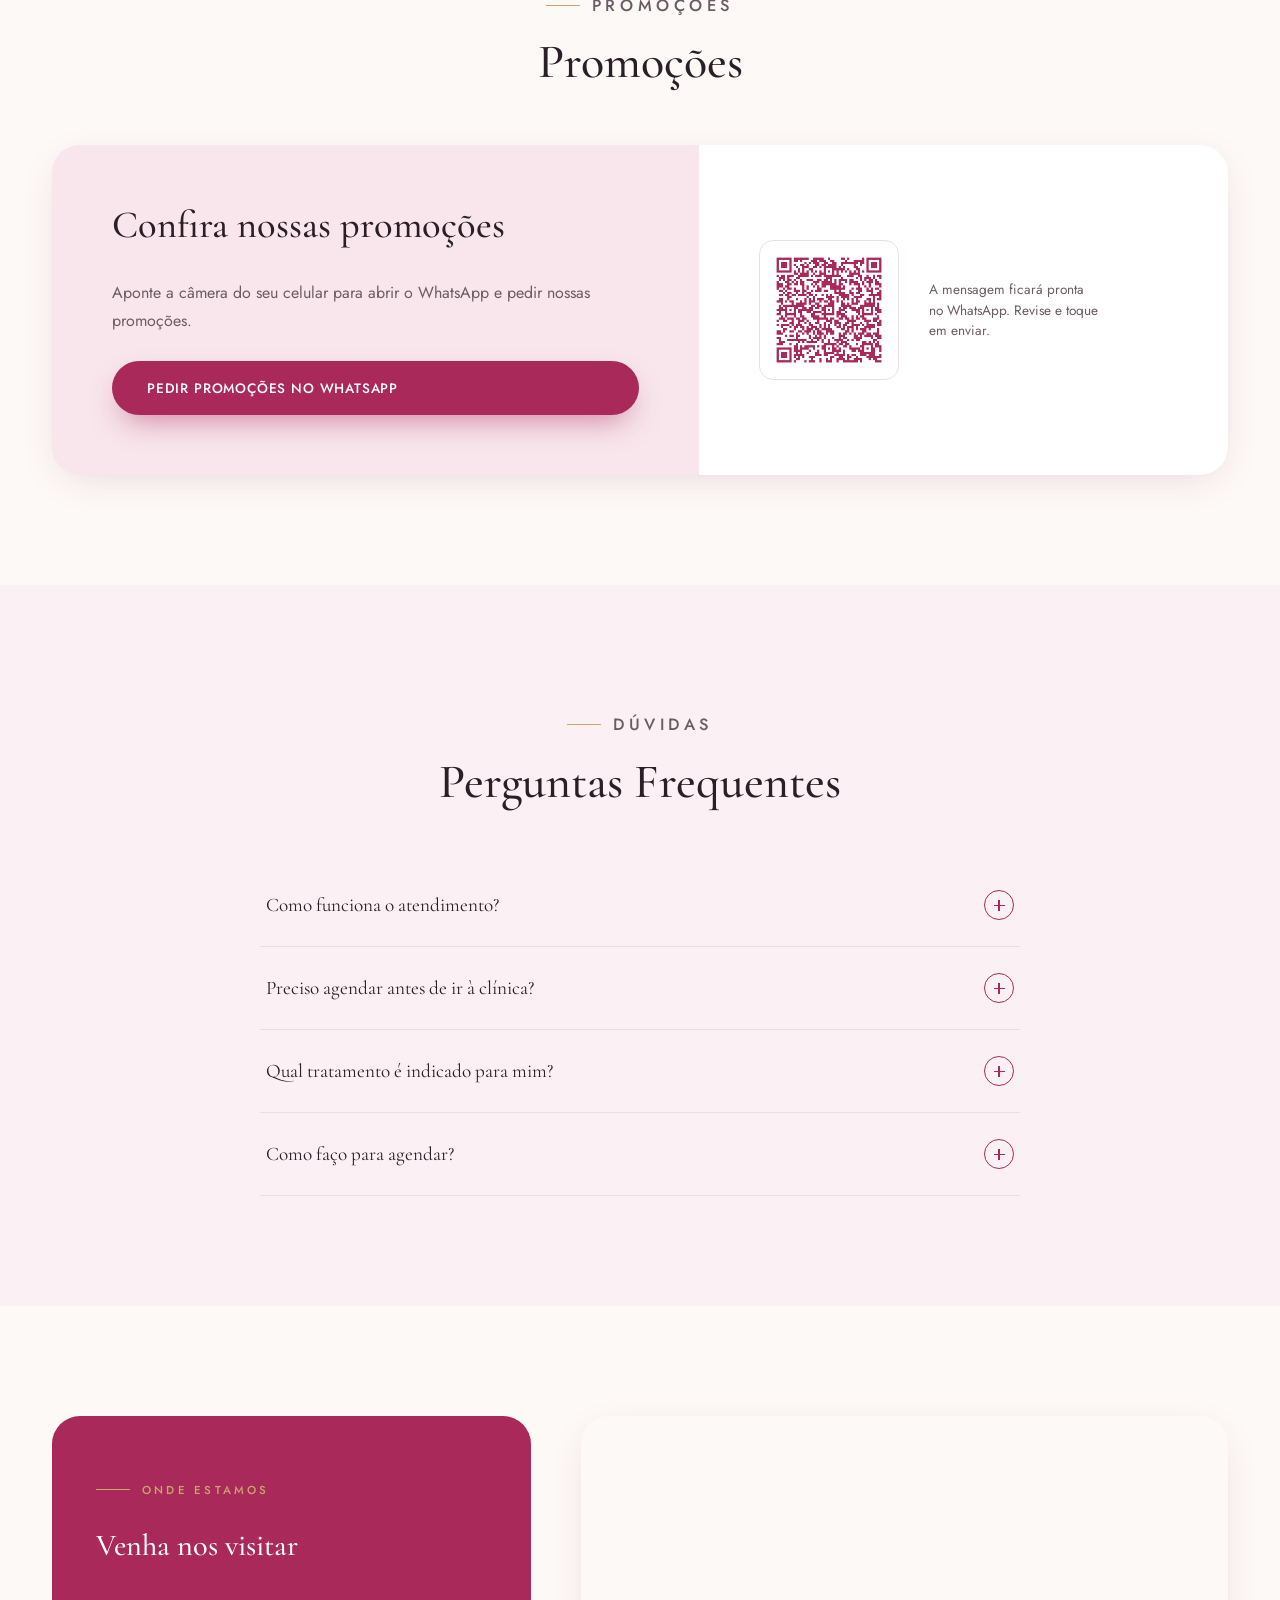
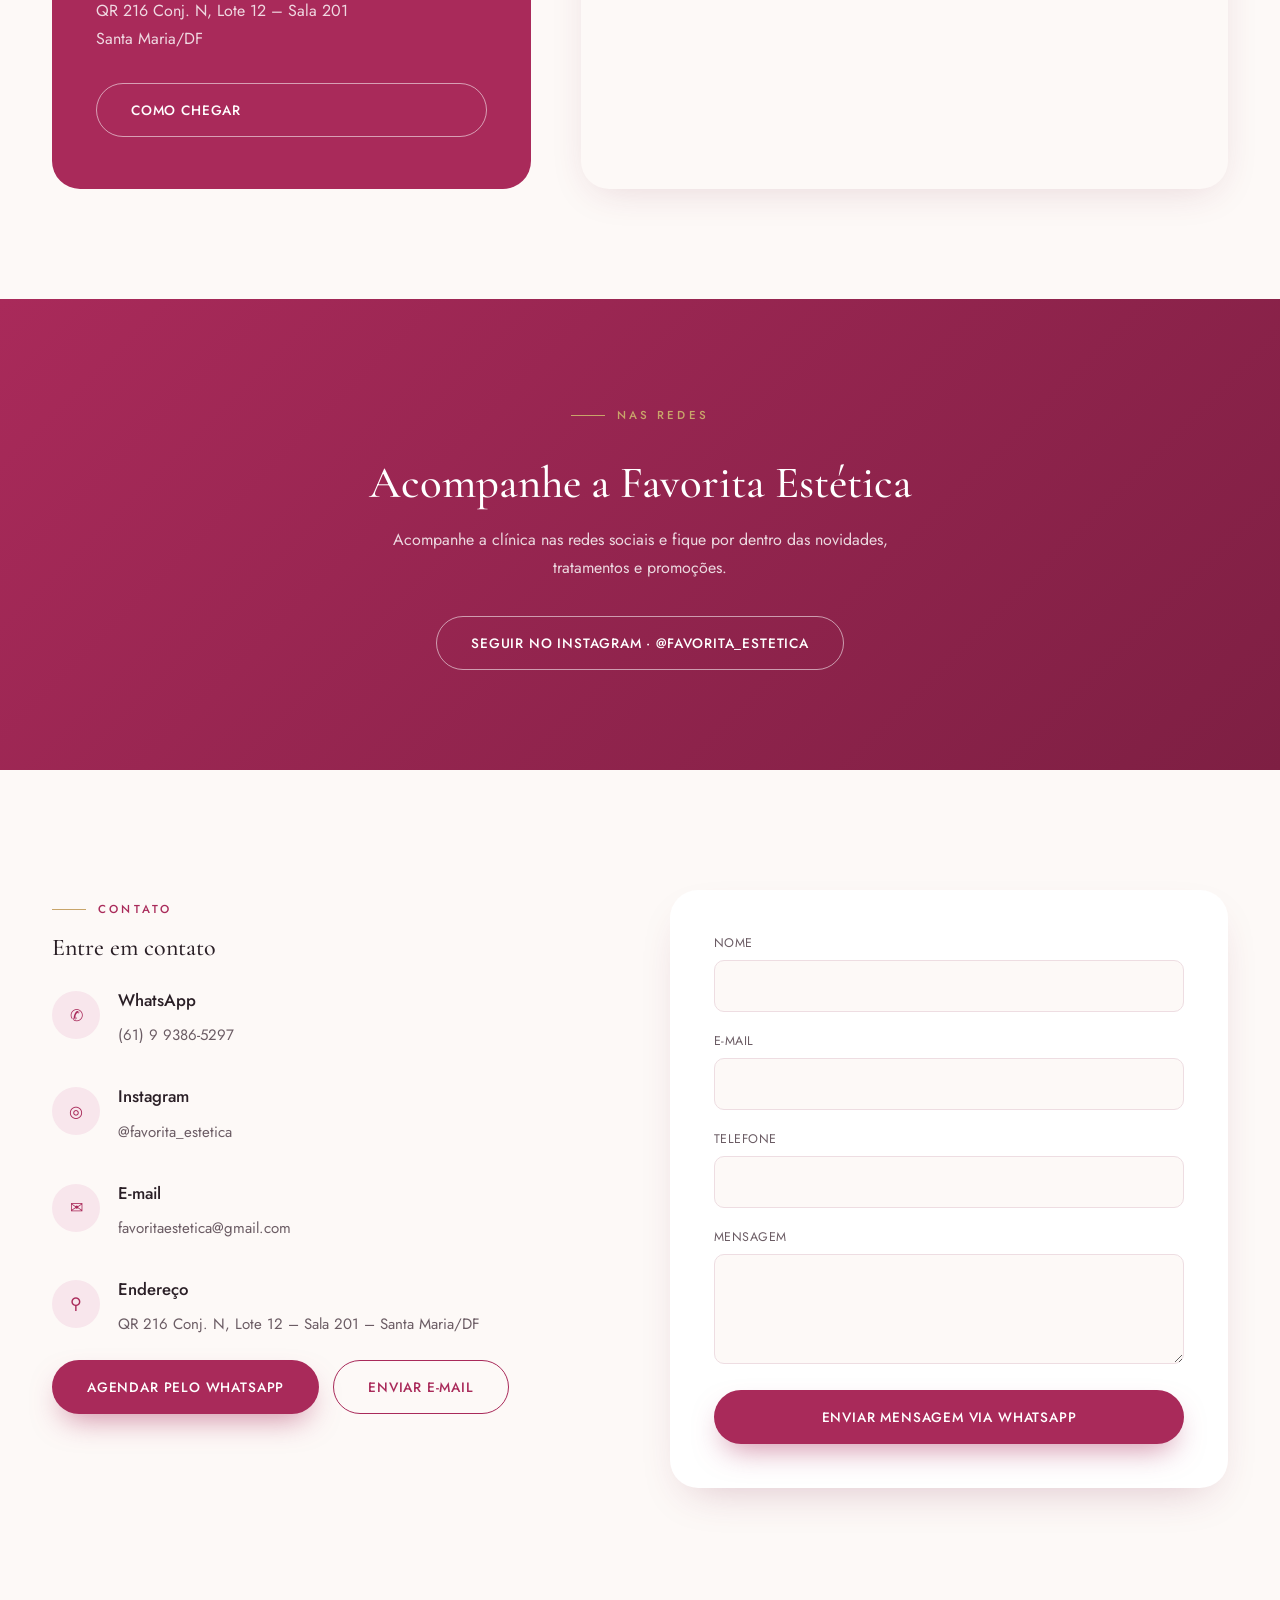
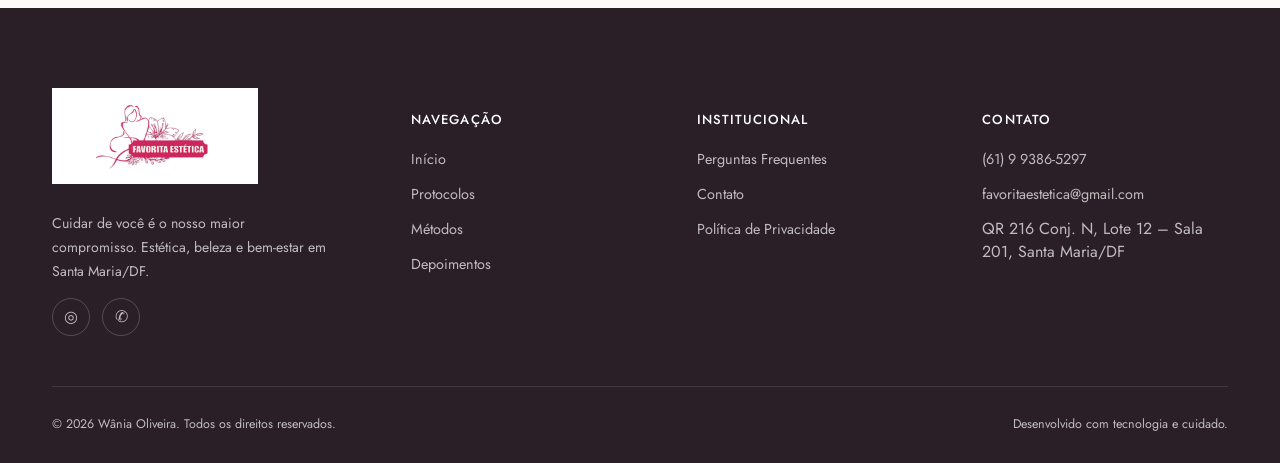
==== commit 68d8a0d0: "Remove endereço do formulário de contato Co-authored-by: Copilot <223556219+Copilot@users.noreply.gi" ====
--- a/index.html
+++ b/index.html
@@ -334,7 +334,6 @@
           <div class="field"><label for="nome">Nome</label><input type="text" id="nome" name="nome" required></div>
           <div class="field"><label for="email">E-mail</label><input type="email" id="email" name="email" required></div>
           <div class="field"><label for="telefone">Telefone</label><input type="tel" id="telefone" name="telefone" required></div>
-          <div class="field"><label for="endereco">Endereço</label><input type="text" id="endereco" name="endereco" required></div>
           <div class="field"><label for="mensagem">Mensagem</label><textarea id="mensagem" name="mensagem" required></textarea></div>
           <button type="submit" class="btn btn-primary" style="width:100%;justify-content:center;">Enviar mensagem via WhatsApp</button>
           <p class="form-msg"></p>
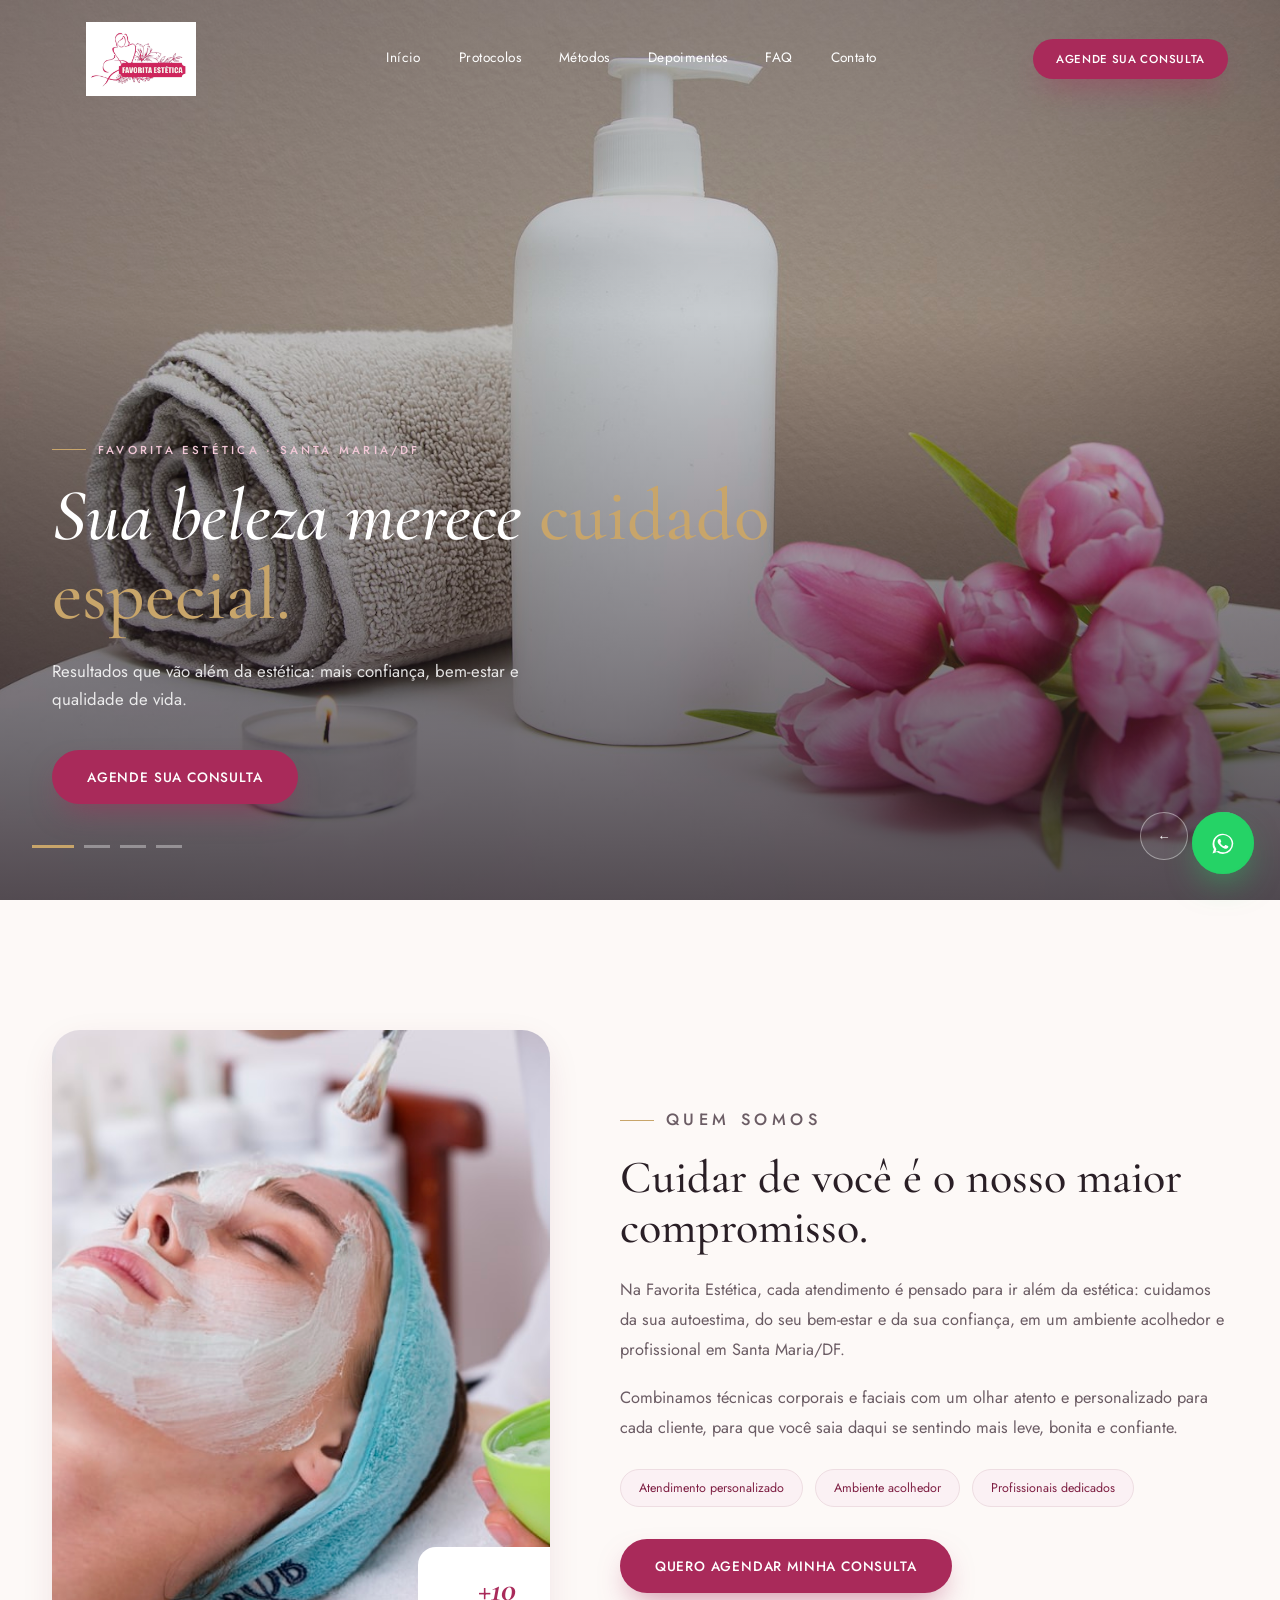
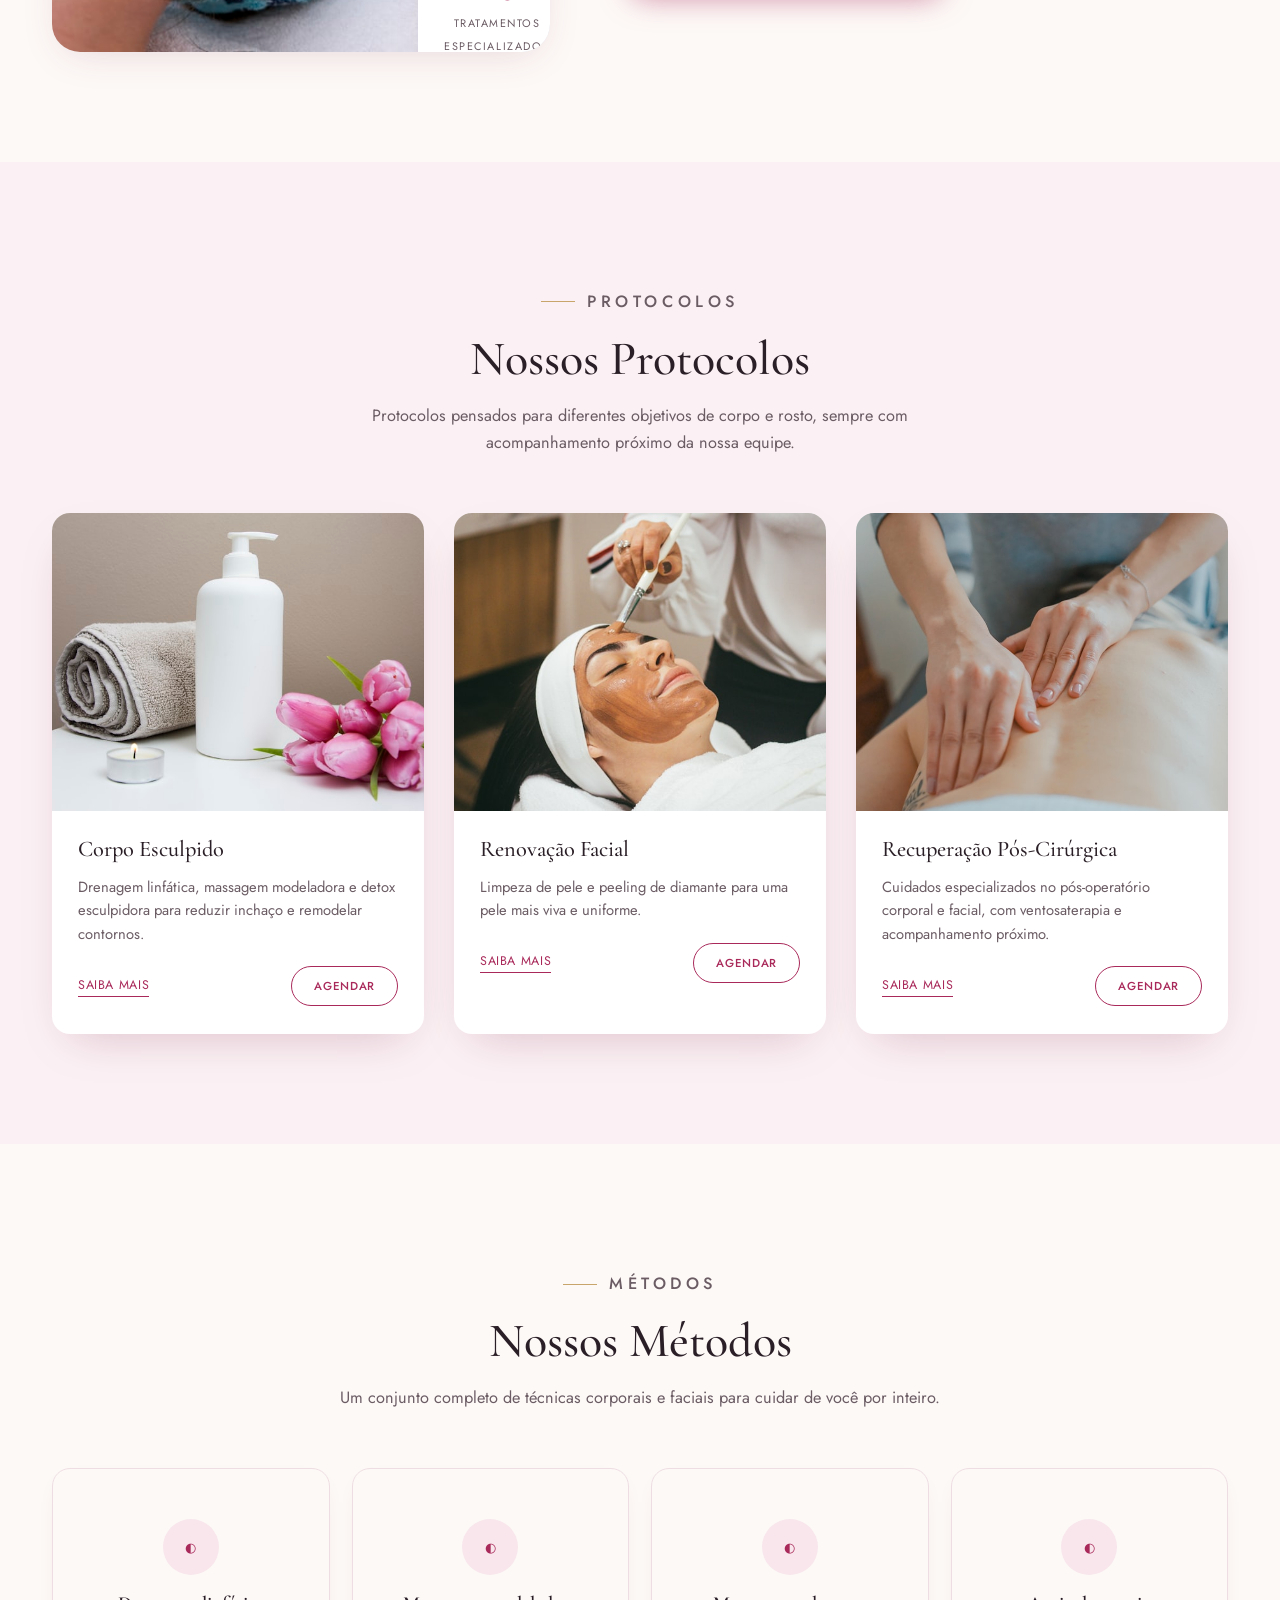
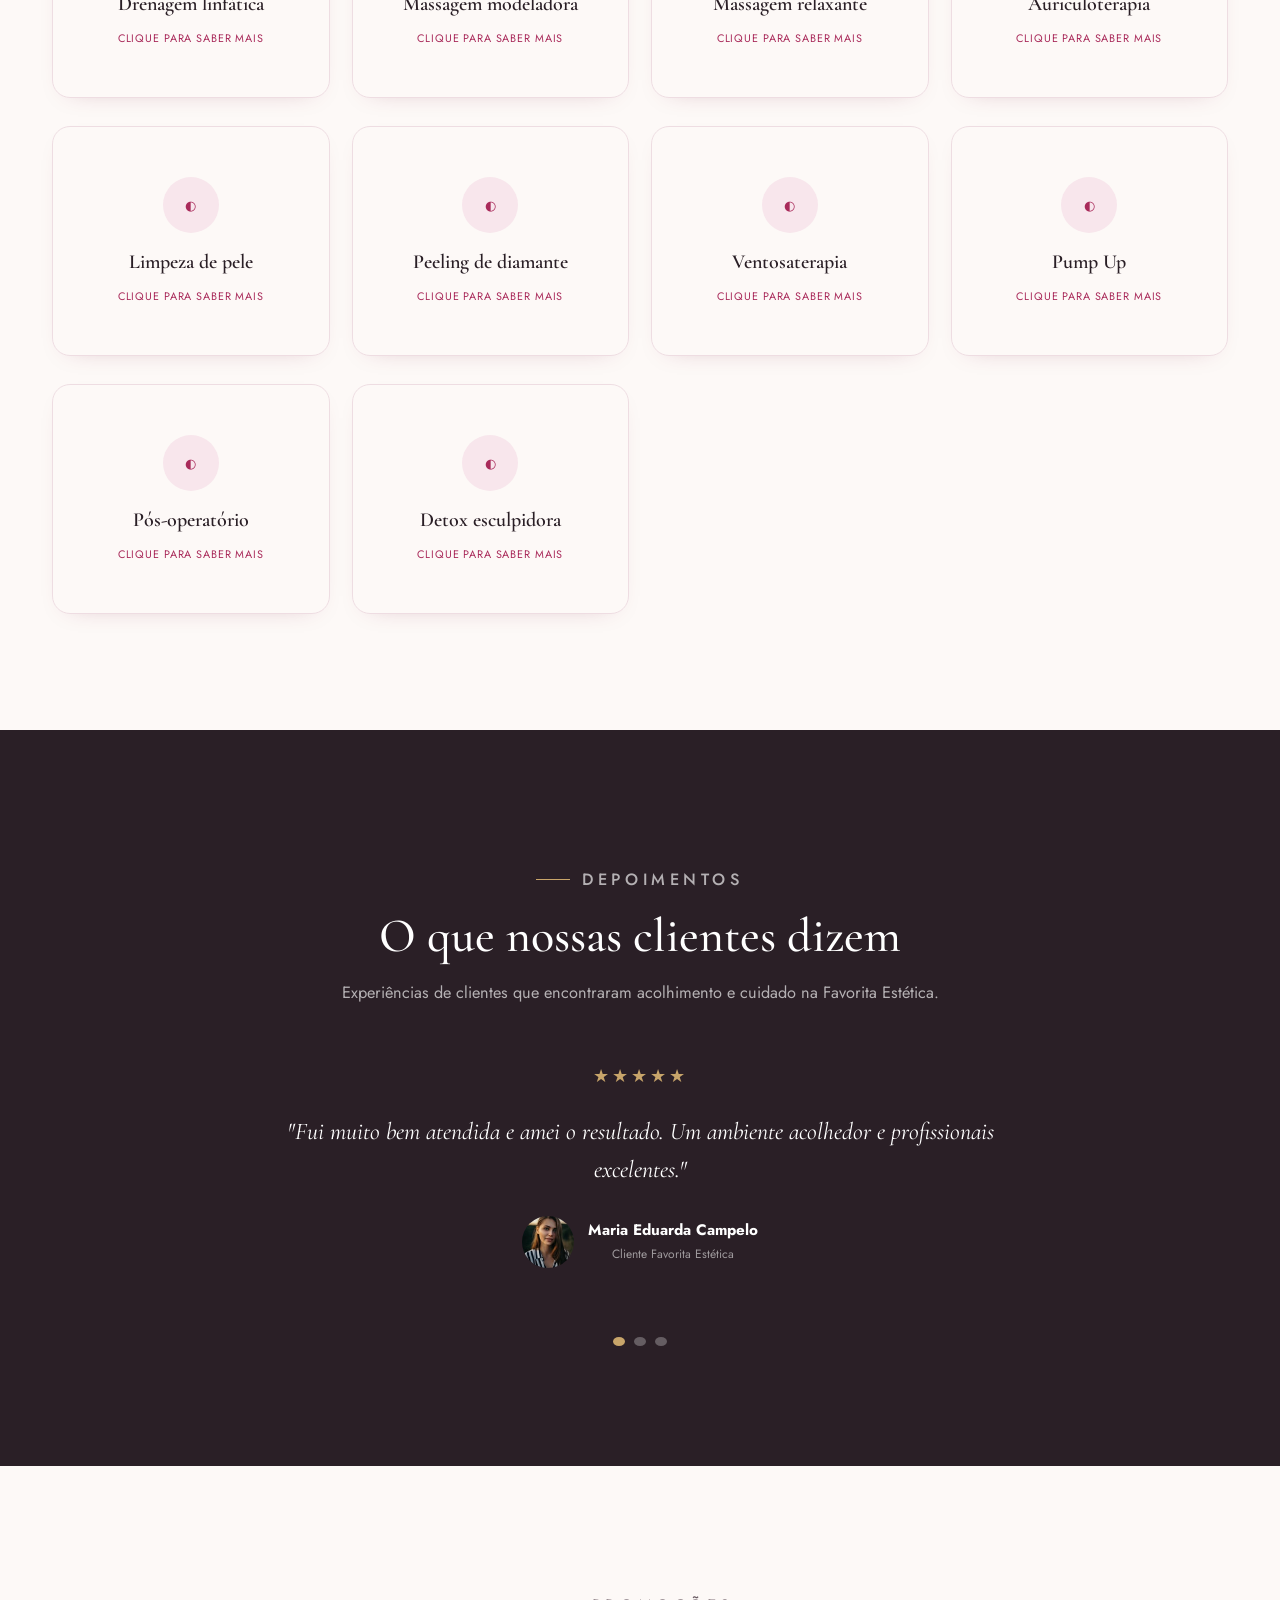
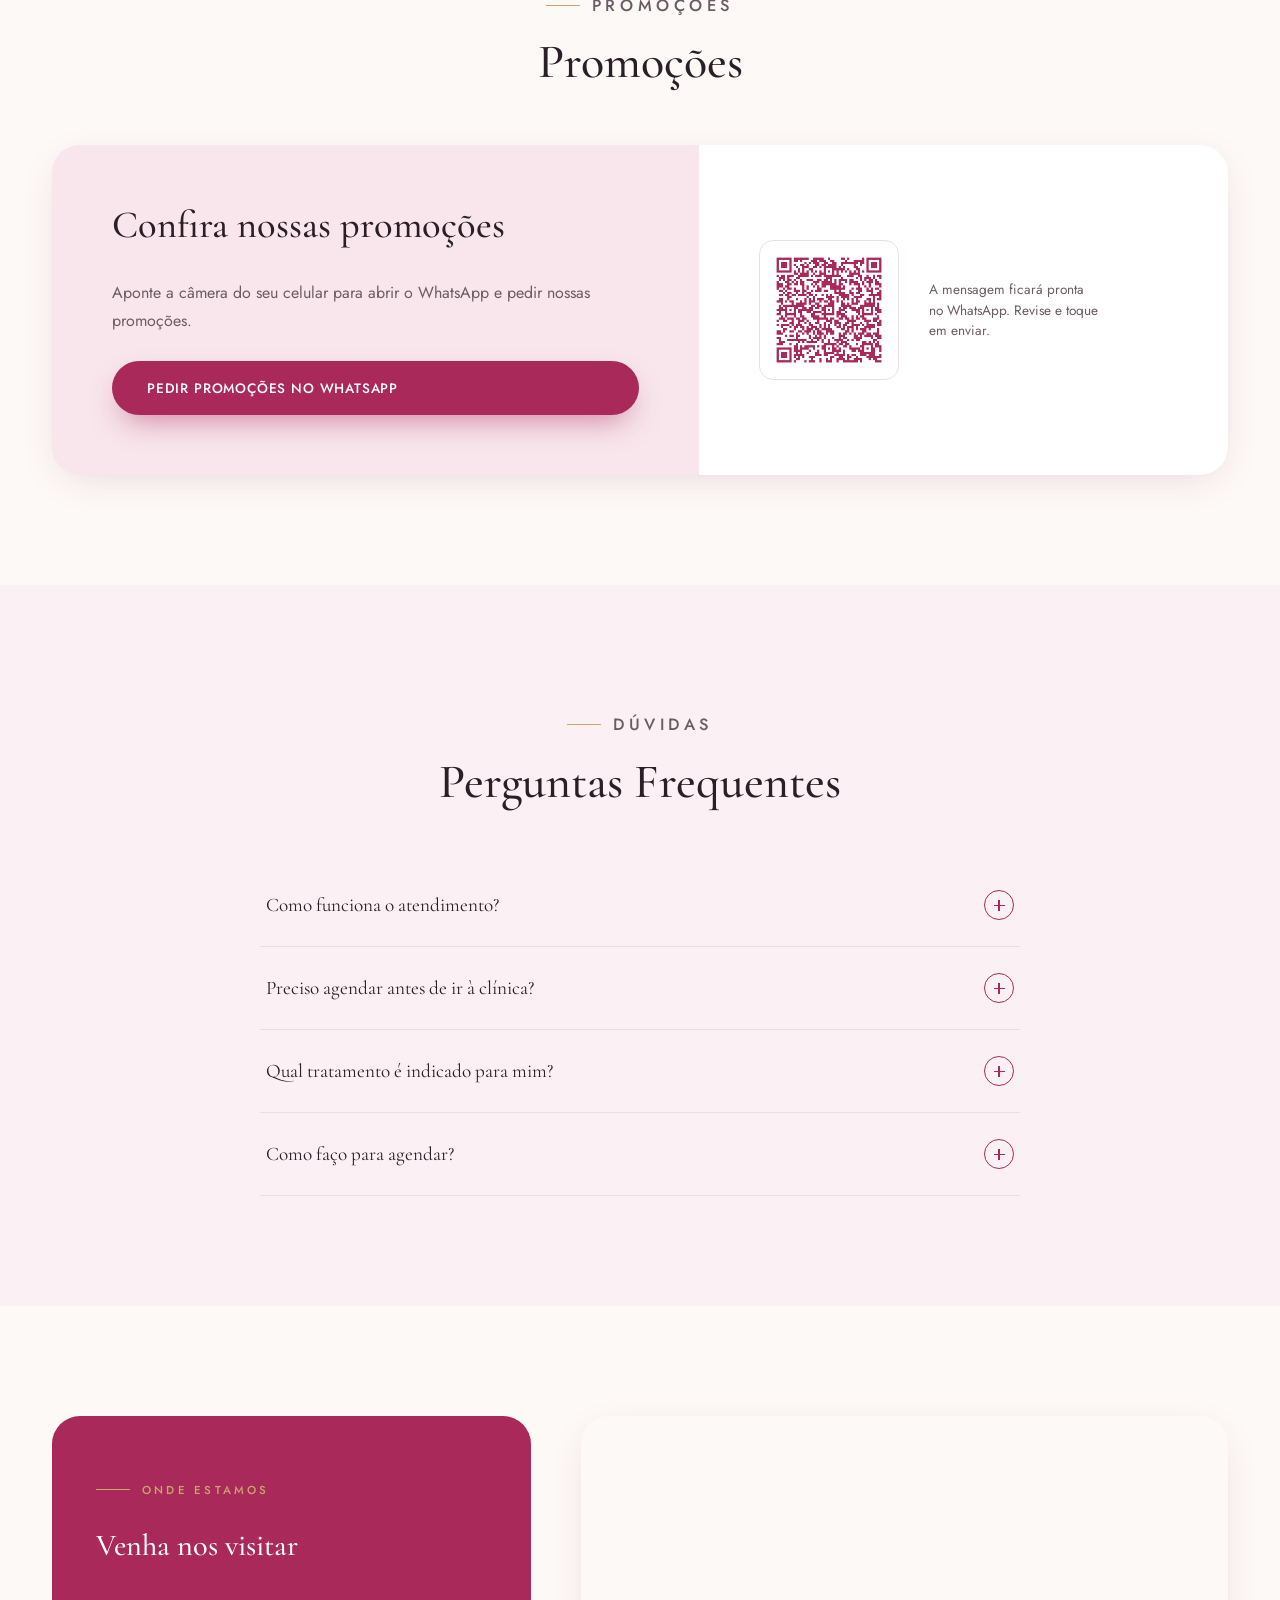
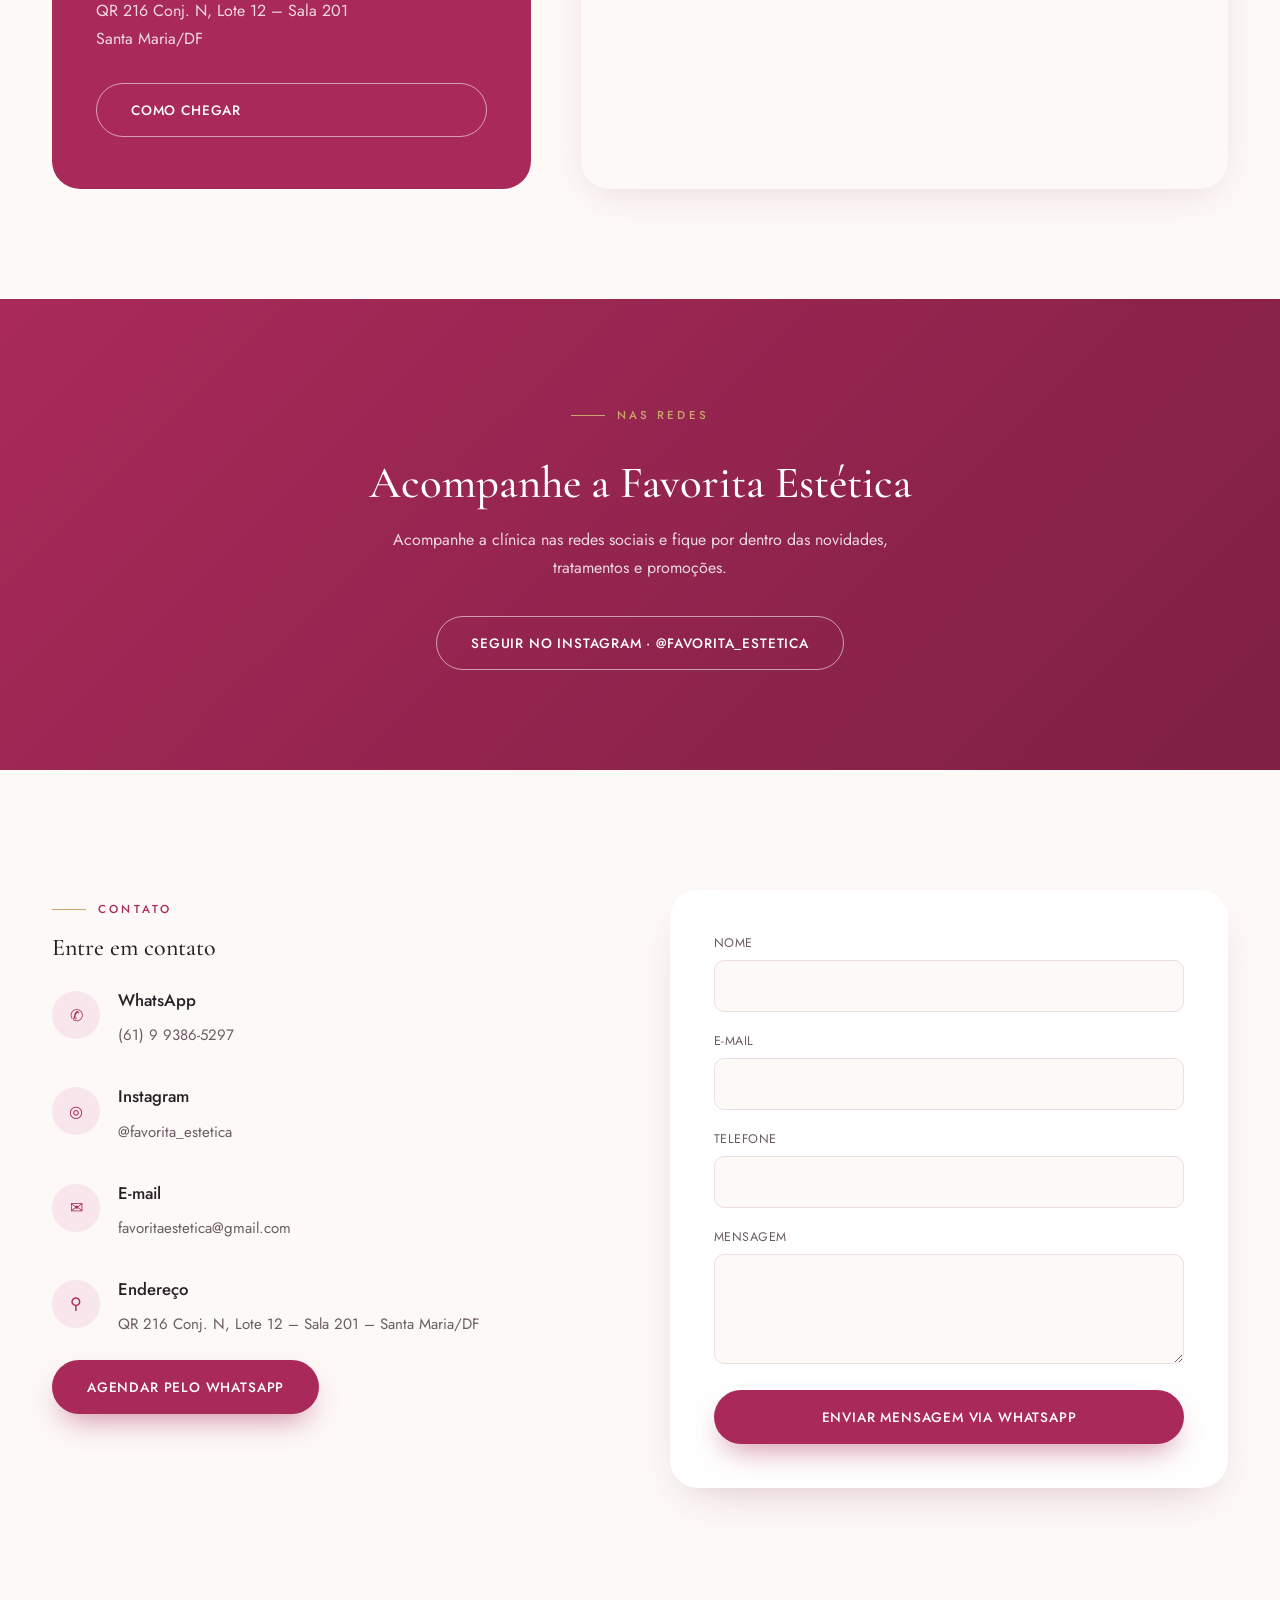
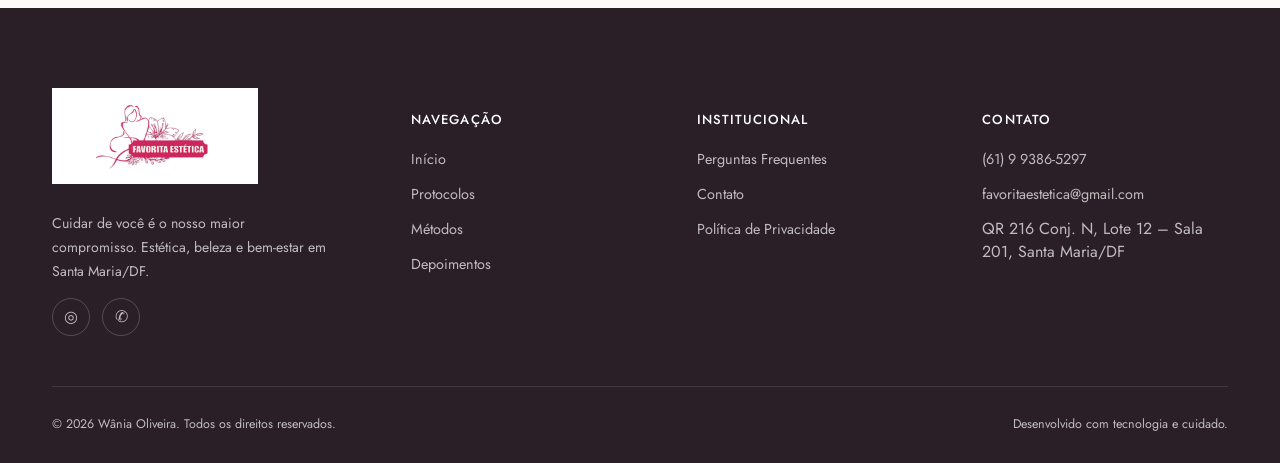
==== commit 62bf1566: "Remove botão de e-mail da área de contato Co-authored-by: Copilot <223556219+Copilot@users.noreply.g" ====
--- a/index.html
+++ b/index.html
@@ -324,7 +324,6 @@
       </div>
       <div class="contato-botoes">
         <a class="btn btn-primary" href="https://wa.me/5561993865297?text=Ol%C3%A1!%20Vim%20pelo%20site%20da%20Favorita%20Est%C3%A9tica%20e%20gostaria%20de%20agendar%20minha%20consulta." target="_blank" rel="noopener noreferrer">Agendar pelo WhatsApp</a>
-        <a class="btn btn-ghost" href="mailto:favoritaestetica@gmail.com">Enviar e-mail</a>
       </div>
     </div>
 
